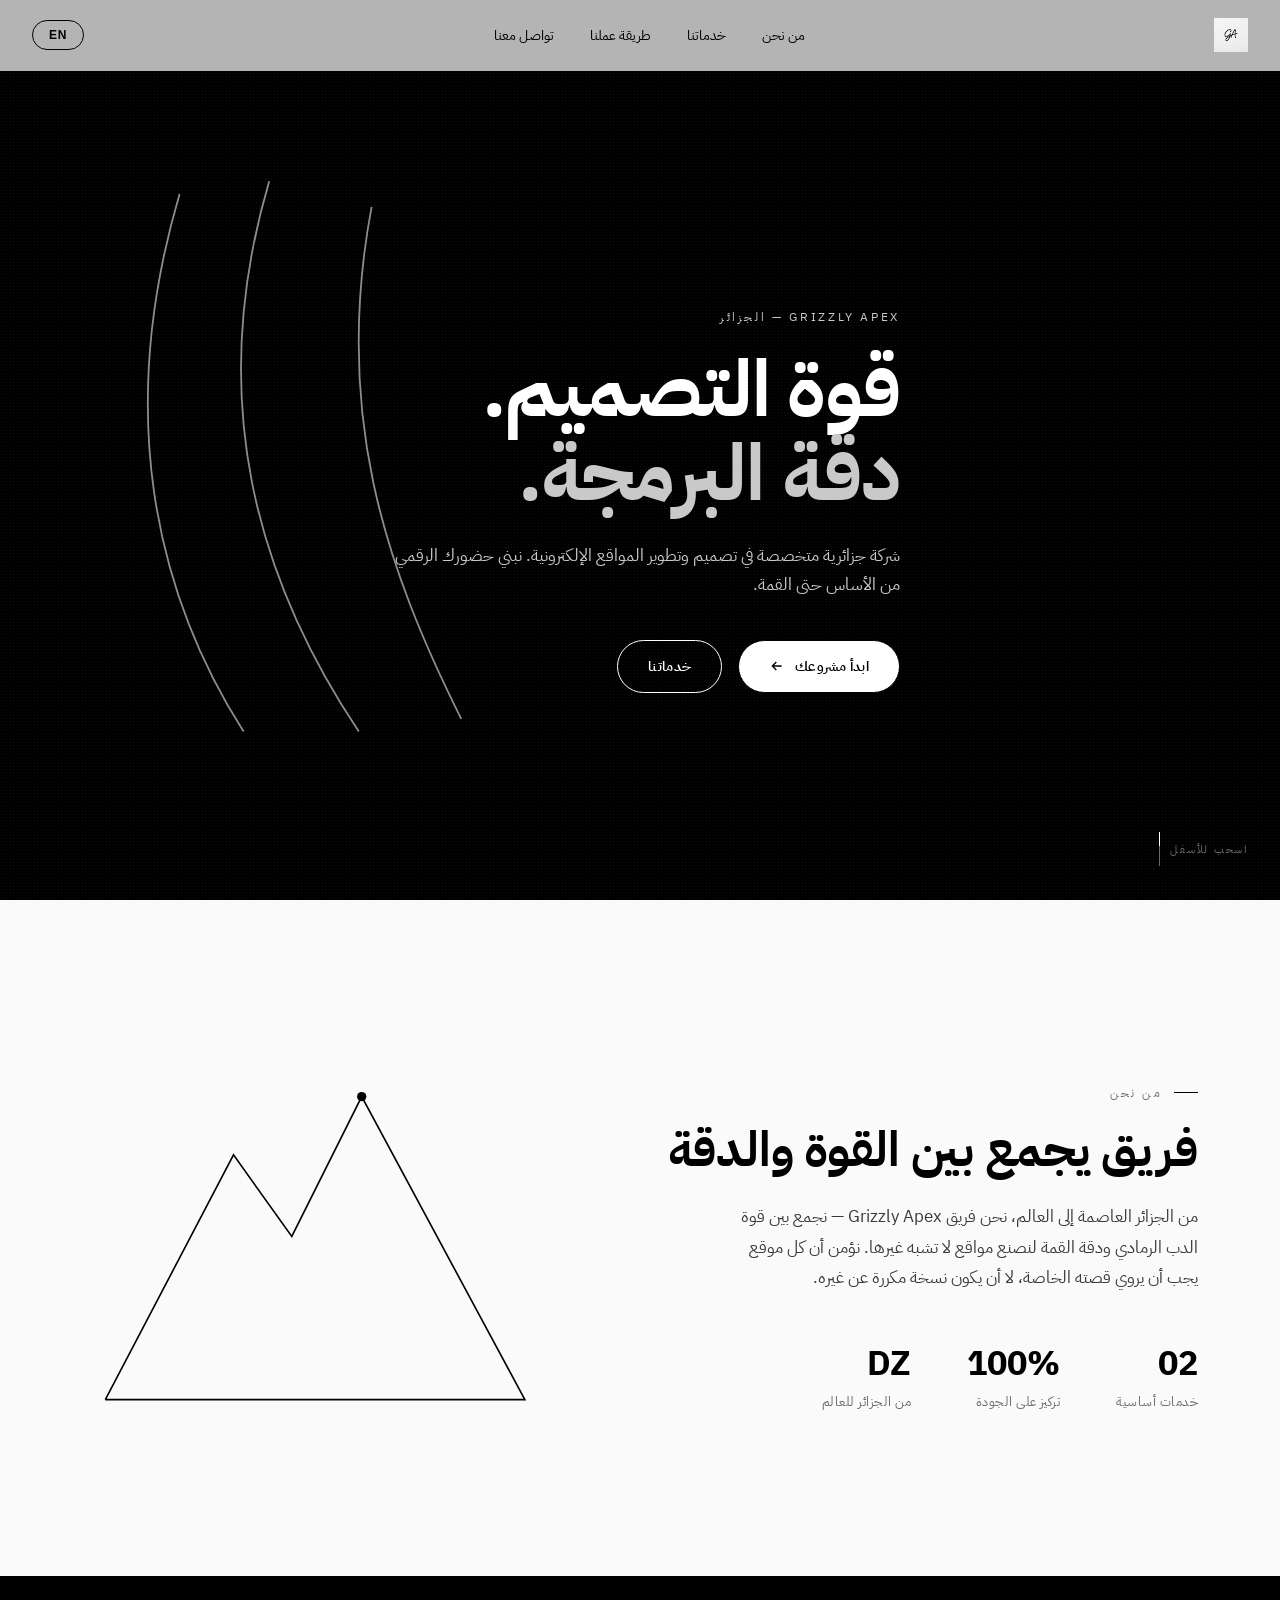
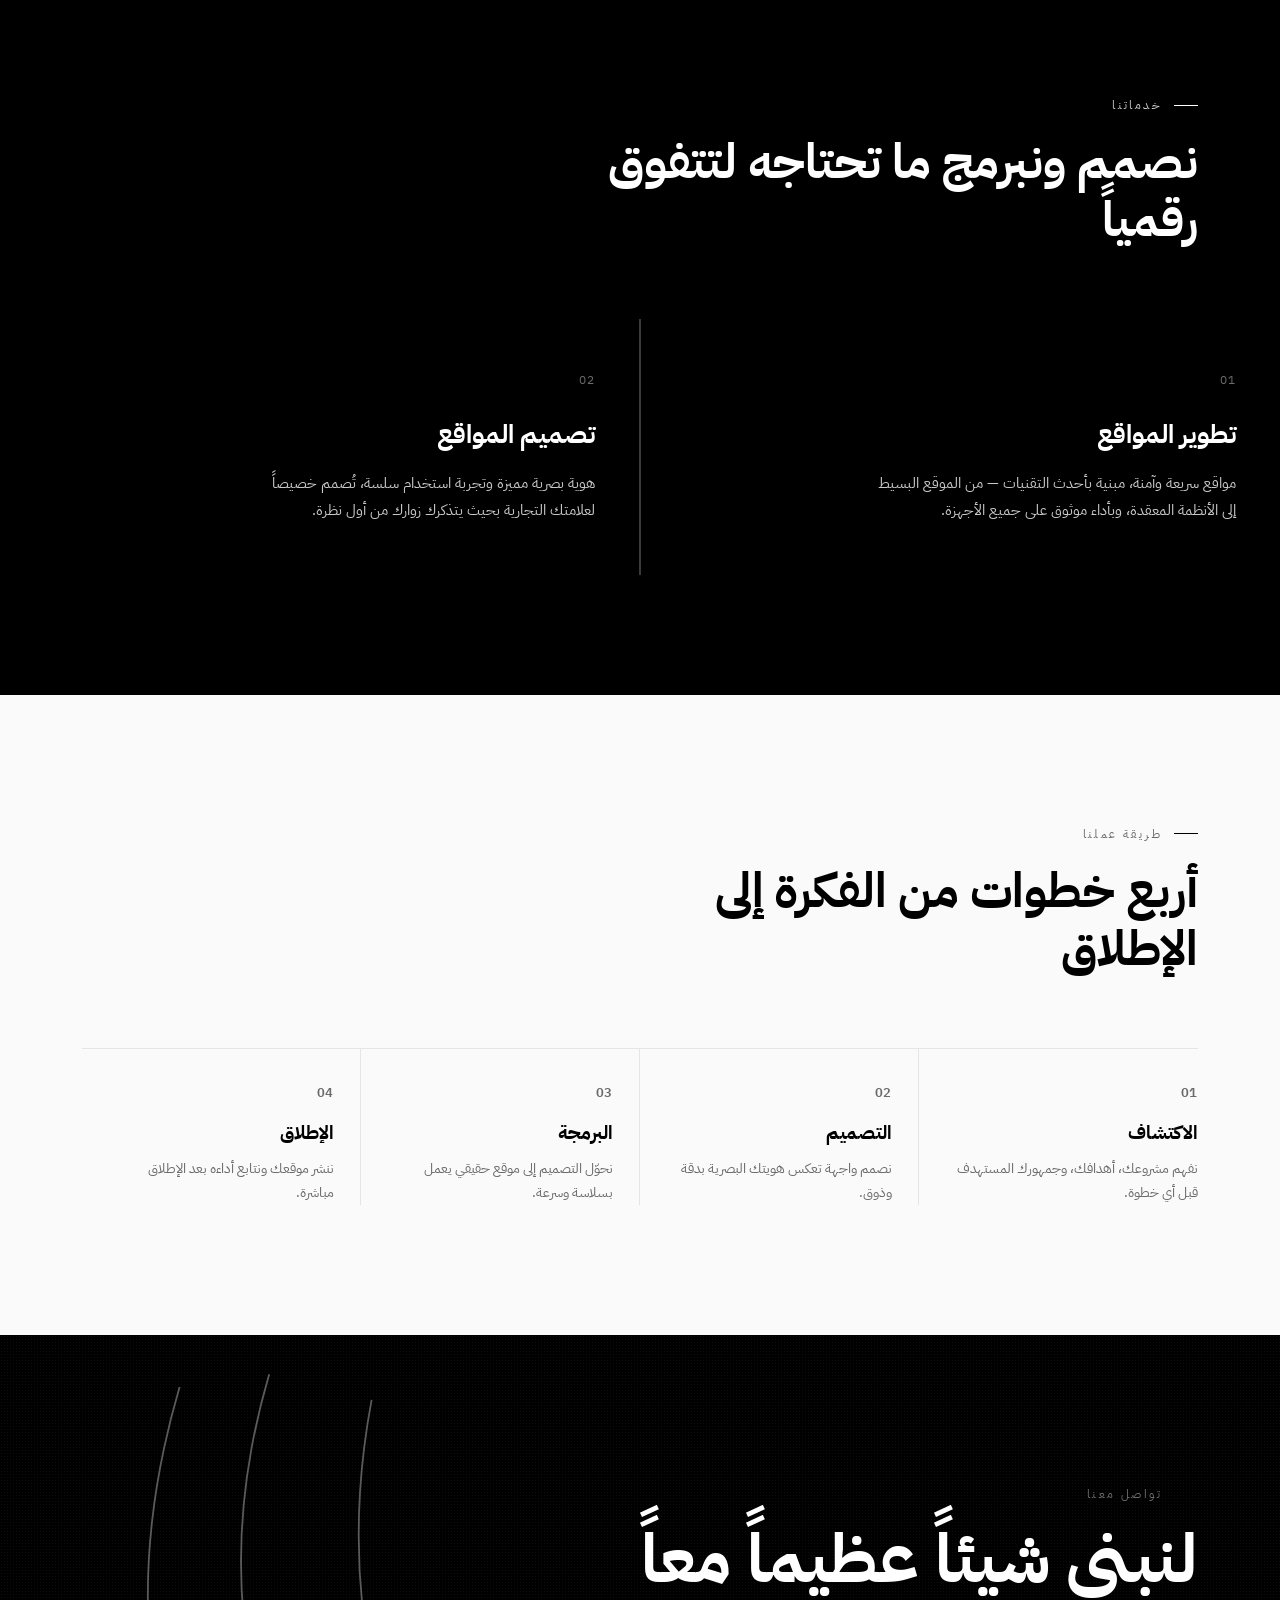
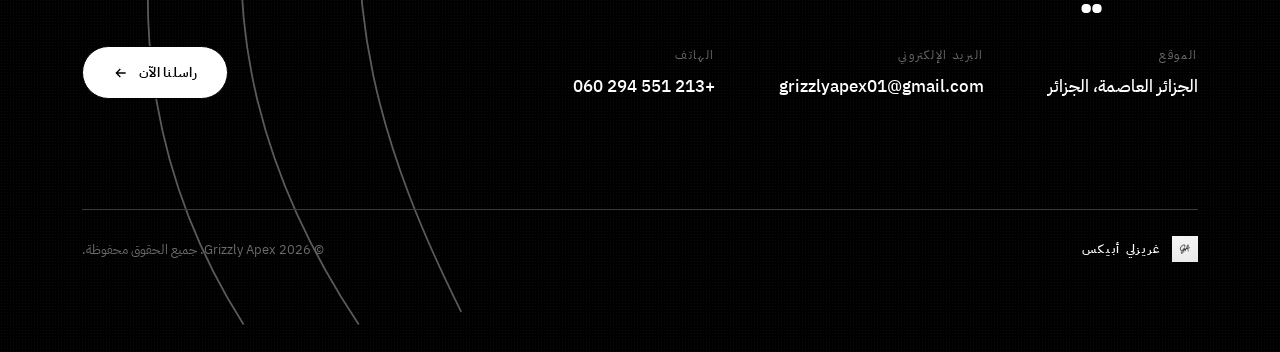
==== index.html @ e56310ce "Add files via upload" ====
<!DOCTYPE html>
<html lang="ar" dir="rtl">
<head>
<meta charset="UTF-8">
<meta name="viewport" content="width=device-width, initial-scale=1.0">
<title>Grizzly Apex — تطوير وتصميم المواقع</title>
<link rel="preconnect" href="https://fonts.googleapis.com">
<link rel="preconnect" href="https://fonts.gstatic.com" crossorigin>
<link href="https://fonts.googleapis.com/css2?family=Fraunces:opsz,wght@9..144,400;9..144,500;9..144,600;9..144,700&family=Inter:wght@400;500;600;700&family=IBM+Plex+Sans+Arabic:wght@400;500;600;700&display=swap" rel="stylesheet">
<style>
  :root{
    --black:#000000;
    --white:#ffffff;
    --off-white:#fafafa;
    --gray-900:#111111;
    --gray-700:#3a3a3a;
    --gray-600:#6b6b6b;
    --gray-300:#c9c9c9;
    --gray-200:#e5e5e5;
    --ease:cubic-bezier(.16,.8,.24,1);
  }
  *{box-sizing:border-box;margin:0;padding:0;}
  html{scroll-behavior:smooth;}
  body{
    background:var(--off-white);
    color:var(--black);
    font-family:'IBM Plex Sans Arabic','Inter',sans-serif;
    overflow-x:hidden;
    -webkit-font-smoothing:antialiased;
  }
  html[dir="ltr"] body{ font-family:'Inter','IBM Plex Sans Arabic',sans-serif; }
  .disp{ font-family:'IBM Plex Sans Arabic','Fraunces',serif; font-weight:700; }
  html[dir="ltr"] .disp{ font-family:'Fraunces','IBM Plex Sans Arabic',serif; }

  a{color:inherit;text-decoration:none;}
  img{max-width:100%;display:block;}
  section{position:relative;}
  .wrap{max-width:1180px;margin:0 auto;padding:0 32px;}

  /* ===== NAV ===== */
  header{
    position:fixed;top:0;left:0;right:0;z-index:100;
    display:flex;align-items:center;justify-content:space-between;
    padding:18px 32px;
    background:rgba(250,250,250,.72);
    backdrop-filter:blur(10px);
    border-bottom:1px solid transparent;
    transition:border-color .3s var(--ease), background .3s var(--ease);
  }
  header.scrolled{border-color:var(--gray-200);}
  .logo-mark{display:flex;align-items:center;gap:10px;}
  .logo-mark img{height:34px;width:auto;}
  .logo-word{font-size:14px;letter-spacing:.14em;font-weight:600;text-transform:uppercase;}
  nav.links{display:flex;gap:36px;font-size:14px;}
  nav.links a{position:relative;padding:4px 0;}
  nav.links a::after{
    content:"";position:absolute;bottom:0;left:0;right:0;height:1px;
    background:var(--black);transform:scaleX(0);transform-origin:right;
    transition:transform .35s var(--ease);
  }
  html[dir="ltr"] nav.links a::after{transform-origin:left;}
  nav.links a:hover::after{transform:scaleX(1);}
  .nav-right{display:flex;align-items:center;gap:22px;}
  .lang-btn{
    border:1px solid var(--black);border-radius:999px;
    padding:7px 16px;font-size:12px;letter-spacing:.06em;
    cursor:pointer;background:transparent;font-weight:600;
    transition:background .25s var(--ease), color .25s var(--ease);
  }
  .lang-btn:hover{background:var(--black);color:var(--white);}
  .burger{display:none;flex-direction:column;gap:5px;cursor:pointer;background:none;border:none;}
  .burger span{width:22px;height:1.5px;background:var(--black);}

  /* ===== HERO ===== */
  .hero{
    min-height:100vh;background:var(--black);color:var(--white);
    display:flex;flex-direction:column;justify-content:center;
    padding-top:100px;position:relative;overflow:hidden;
  }
  .grain{
    position:absolute;inset:0;opacity:.05;pointer-events:none;
    background-image:radial-gradient(circle,#fff 1px,transparent 1px);
    background-size:3px 3px;
  }
  .claw-hero{
    position:absolute;top:50%;right:-6%;transform:translateY(-50%);
    width:640px;height:640px;opacity:.55;pointer-events:none;
  }
  html[dir="rtl"] .claw-hero{right:auto;left:-8%;transform:translateY(-50%) scaleX(-1);}
  .claw-hero path{
    fill:none;stroke:var(--white);stroke-width:1.4;
    stroke-dasharray:900;stroke-dashoffset:900;
    animation:drawClaw 2.6s var(--ease) forwards;
  }
  .claw-hero path:nth-child(2){animation-delay:.18s;}
  .claw-hero path:nth-child(3){animation-delay:.36s;}
  @keyframes drawClaw{to{stroke-dashoffset:0;}}

  .eyebrow{
    font-size:12px;letter-spacing:.22em;text-transform:uppercase;
    color:var(--gray-300);margin-bottom:22px;
    opacity:0;transform:translateY(10px);
    animation:riseIn .7s var(--ease) forwards;animation-delay:.15s;
  }
  .hero h1{
    font-size:clamp(38px,6.2vw,86px);line-height:1.06;letter-spacing:-.01em;
    max-width:900px;
    opacity:0;transform:translateY(18px);
    animation:riseIn .8s var(--ease) forwards;animation-delay:.3s;
  }
  .hero h1 em{font-style:normal;color:var(--gray-300);}
  .hero p.sub{
    margin-top:26px;max-width:520px;font-size:17px;line-height:1.7;color:var(--gray-300);
    opacity:0;transform:translateY(14px);
    animation:riseIn .8s var(--ease) forwards;animation-delay:.5s;
  }
  .hero-cta{
    margin-top:40px;display:flex;gap:16px;flex-wrap:wrap;
    opacity:0;transform:translateY(14px);
    animation:riseIn .8s var(--ease) forwards;animation-delay:.68s;
  }
  @keyframes riseIn{to{opacity:1;transform:translateY(0);}}

  .btn{
    display:inline-flex;align-items:center;gap:10px;
    padding:15px 30px;border-radius:999px;font-size:14px;font-weight:600;
    letter-spacing:.02em;cursor:pointer;border:1px solid currentColor;
    transition:transform .3s var(--ease), background .3s var(--ease), color .3s var(--ease);
  }
  .btn-solid{background:var(--white);color:var(--black);}
  .btn-solid:hover{transform:translateY(-2px);}
  .btn-ghost{background:transparent;color:var(--white);}
  .btn-ghost:hover{background:var(--white);color:var(--black);}
  .btn svg{width:16px;height:16px;transition:transform .3s var(--ease);}
  html[dir="rtl"] .btn svg{transform:scaleX(-1);}
  .btn:hover svg{transform:translateX(3px);}
  html[dir="rtl"] .btn:hover svg{transform:scaleX(-1) translateX(3px);}

  .scroll-cue{
    position:absolute;bottom:34px;left:32px;display:flex;align-items:center;gap:10px;
    font-size:11px;letter-spacing:.16em;text-transform:uppercase;color:var(--gray-600);
  }
  html[dir="rtl"] .scroll-cue{left:auto;right:32px;}
  .scroll-cue .line{width:1px;height:34px;background:var(--gray-600);overflow:hidden;position:relative;}
  .scroll-cue .line::after{
    content:"";position:absolute;top:0;left:0;right:0;height:40%;background:var(--white);
    animation:cue 1.8s ease-in-out infinite;
  }
  @keyframes cue{0%{top:-40%;}100%{top:100%;}}

  /* ===== reveal on scroll ===== */
  .reveal{opacity:0;transform:translateY(28px);transition:opacity .8s var(--ease), transform .8s var(--ease);}
  .reveal.in{opacity:1;transform:translateY(0);}
  .reveal-stagger.in .r-item:nth-child(1){transition-delay:.03s;}
  .reveal-stagger.in .r-item:nth-child(2){transition-delay:.12s;}
  .reveal-stagger.in .r-item:nth-child(3){transition-delay:.21s;}
  .reveal-stagger.in .r-item:nth-child(4){transition-delay:.3s;}
  .r-item{opacity:0;transform:translateY(24px);transition:opacity .7s var(--ease), transform .7s var(--ease);}
  .reveal-stagger.in .r-item{opacity:1;transform:translateY(0);}

  /* ===== ABOUT ===== */
  .about{padding:150px 0 130px;background:var(--off-white);}
  .about-grid{display:grid;grid-template-columns:1.1fr .9fr;gap:80px;align-items:center;}
  .kicker{
    font-size:12px;letter-spacing:.2em;text-transform:uppercase;color:var(--gray-600);
    display:flex;align-items:center;gap:12px;margin-bottom:20px;
  }
  .kicker::before{content:"";width:24px;height:1px;background:var(--black);}
  .about h2{font-size:clamp(30px,4vw,48px);line-height:1.18;margin-bottom:24px;}
  .about p{font-size:16.5px;line-height:1.85;color:var(--gray-700);max-width:480px;}
  .apex-svg{width:100%;height:auto;}
  .apex-svg path{
    fill:none;stroke:var(--black);stroke-width:1.4;
    stroke-dasharray:1400;stroke-dashoffset:1400;
    transition:stroke-dashoffset 1.8s var(--ease);
  }
  .apex-svg.in path{stroke-dashoffset:0;}
  .apex-svg circle{
    fill:var(--black);opacity:0;transition:opacity .5s var(--ease) 1.6s;
  }
  .apex-svg.in circle{opacity:1;}

  .stats-row{display:flex;gap:56px;margin-top:44px;flex-wrap:wrap;}
  .stat b{display:block;font-size:34px;font-weight:700;}
  .stat span{font-size:12.5px;color:var(--gray-600);letter-spacing:.04em;}

  /* ===== SERVICES ===== */
  .services{padding:120px 0;background:var(--black);color:var(--white);}
  .services .kicker{color:var(--gray-300);}
  .services .kicker::before{background:var(--white);}
  .services h2{font-size:clamp(30px,4vw,48px);max-width:640px;line-height:1.2;margin-bottom:70px;}
  .service-grid{display:grid;grid-template-columns:1fr 1fr;gap:2px;background:var(--gray-700);}
  .service-card{
    background:var(--black);padding:52px 44px;position:relative;overflow:hidden;
    transition:background .4s var(--ease);
  }
  .service-card:hover{background:#0a0a0a;}
  .service-num{font-size:12px;color:var(--gray-600);letter-spacing:.1em;margin-bottom:26px;display:block;}
  .service-card h3{font-size:26px;margin-bottom:16px;}
  .service-card p{color:var(--gray-300);font-size:15px;line-height:1.75;max-width:360px;}
  .claw-hover{
    position:absolute;bottom:-40px;inset-inline-end:-40px;width:220px;height:220px;opacity:0;
    transition:opacity .5s var(--ease), transform .5s var(--ease);
    transform:scale(.85) rotate(0deg);
  }
  .service-card:hover .claw-hover{opacity:.9;transform:scale(1) rotate(-6deg);}
  .claw-hover path{fill:none;stroke:var(--white);stroke-width:1.3;}

  /* ===== PROCESS ===== */
  .process{padding:130px 0;background:var(--off-white);}
  .process h2{font-size:clamp(30px,4vw,48px);margin-bottom:70px;max-width:600px;line-height:1.2;}
  .steps{display:grid;grid-template-columns:repeat(4,1fr);gap:0;border-top:1px solid var(--gray-200);}
  .step{padding:34px 26px 0;border-inline-start:1px solid var(--gray-200);position:relative;}
  .step:first-child{border-inline-start:none;padding-inline-start:0;}
  .step-num{font-size:13px;color:var(--gray-600);font-weight:600;letter-spacing:.05em;}
  .step h4{font-size:19px;margin:16px 0 10px;}
  .step p{font-size:14px;color:var(--gray-600);line-height:1.7;}

  /* ===== CONTACT ===== */
  .contact{padding:150px 0 90px;background:var(--black);color:var(--white);position:relative;overflow:hidden;}
  .contact .claw-hero{opacity:.35;}
  .contact-inner{position:relative;z-index:2;}
  .contact h2{font-size:clamp(34px,5.6vw,68px);line-height:1.08;max-width:760px;margin-bottom:50px;}
  .contact-grid{display:flex;justify-content:space-between;gap:40px;flex-wrap:wrap;align-items:flex-end;}
  .contact-info{display:flex;gap:64px;flex-wrap:wrap;}
  .info-block span{display:block;font-size:12px;letter-spacing:.14em;text-transform:uppercase;color:var(--gray-600);margin-bottom:10px;}
  .info-block a, .info-block p{font-size:17px;font-weight:500;}
  .info-block a{border-bottom:1px solid transparent;transition:border-color .3s var(--ease);}
  .info-block a:hover{border-color:var(--white);}

  footer{
    margin-top:110px;padding-top:26px;border-top:1px solid var(--gray-700);
    display:flex;justify-content:space-between;align-items:center;flex-wrap:wrap;gap:14px;
  }
  footer p{font-size:12.5px;color:var(--gray-600);}
  footer .logo-word{font-size:12px;}


  @media (max-width:860px){
    nav.links{display:none;}
    .burger{display:flex;}
    .about-grid{grid-template-columns:1fr;gap:50px;}
    .service-grid{grid-template-columns:1fr;}
    .steps{grid-template-columns:1fr;}
    .step{border-inline-start:none;border-top:1px solid var(--gray-200);padding-top:28px;}
    .step:first-child{border-top:none;padding-top:0;}
    .contact-info{gap:36px;}
    .claw-hero{opacity:.25;width:420px;height:420px;}
  }
  @media (prefers-reduced-motion: reduce){
    *{animation-duration:.01ms !important;transition-duration:.01ms !important;}
  }
</style>
</head>
<body>

<div class="grain" style="position:fixed;z-index:0;"></div>

<header id="header">
  <a href="#top" class="logo-mark">
    <img src="assets/logo-black-transparent.png" alt="Grizzly Apex" id="navLogo">
  </a>
  <nav class="links">
    <a href="#about" data-ar="من نحن" data-en="About">من نحن</a>
    <a href="#services" data-ar="خدماتنا" data-en="Services">خدماتنا</a>
    <a href="#process" data-ar="طريقة عملنا" data-en="Process">طريقة عملنا</a>
    <a href="#contact" data-ar="تواصل معنا" data-en="Contact">تواصل معنا</a>
  </nav>
  <div class="nav-right">
    <button class="lang-btn" id="langBtn">EN</button>
    <button class="burger" id="burgerBtn"><span></span><span></span><span></span></button>
  </div>
</header>

<div id="top"></div>

<section class="hero">
  <div class="grain"></div>
  <svg class="claw-hero" viewBox="0 0 500 500">
    <path d="M60 460 C120 340 160 220 130 60"/>
    <path d="M140 470 C220 350 260 210 210 40"/>
    <path d="M230 470 C300 360 330 220 280 50"/>
  </svg>
  <div class="wrap">
    <div class="eyebrow" data-ar="GRIZZLY APEX — الجزائر" data-en="GRIZZLY APEX — ALGERIA">GRIZZLY APEX — الجزائر</div>
    <h1 class="disp">
      <span data-ar="قوة التصميم." data-en="The strength of design.">قوة التصميم.</span><br>
      <em data-ar="دقة البرمجة." data-en="The precision of code.">دقة البرمجة.</em>
    </h1>
    <p class="sub" data-ar="شركة جزائرية متخصصة في تصميم وتطوير المواقع الإلكترونية. نبني حضورك الرقمي من الأساس حتى القمة." data-en="An Algerian studio for web design & development. We build your digital presence from the ground up to the summit.">
      شركة جزائرية متخصصة في تصميم وتطوير المواقع الإلكترونية. نبني حضورك الرقمي من الأساس حتى القمة.
    </p>
    <div class="hero-cta">
      <a href="#contact" class="btn btn-solid">
        <span data-ar="ابدأ مشروعك" data-en="Start your project">ابدأ مشروعك</span>
        <svg viewBox="0 0 24 24" fill="none" stroke="currentColor" stroke-width="2"><path d="M5 12h14M13 6l6 6-6 6"/></svg>
      </a>
      <a href="#services" class="btn btn-ghost">
        <span data-ar="خدماتنا" data-en="Our services">خدماتنا</span>
      </a>
    </div>
  </div>
  <div class="scroll-cue">
    <span data-ar="اسحب للأسفل" data-en="Scroll">اسحب للأسفل</span>
    <div class="line"></div>
  </div>
</section>

<section class="about" id="about">
  <div class="wrap about-grid">
    <div class="reveal">
      <div class="kicker" data-ar="من نحن" data-en="About us">من نحن</div>
      <h2 class="disp" data-ar="فريق يجمع بين القوة والدقة" data-en="A team built on strength and precision">فريق يجمع بين القوة والدقة</h2>
      <p data-ar="من الجزائر العاصمة إلى العالم، نحن فريق Grizzly Apex — نجمع بين قوة الدب الرمادي ودقة القمة لنصنع مواقع لا تشبه غيرها. نؤمن أن كل موقع يجب أن يروي قصته الخاصة، لا أن يكون نسخة مكررة عن غيره." data-en="From Algiers to the world, Grizzly Apex combines the strength of the grizzly with the precision of the apex. We believe every website should tell its own story — never a copy of another.">
        من الجزائر العاصمة إلى العالم، نحن فريق Grizzly Apex — نجمع بين قوة الدب الرمادي ودقة القمة لنصنع مواقع لا تشبه غيرها. نؤمن أن كل موقع يجب أن يروي قصته الخاصة، لا أن يكون نسخة مكررة عن غيره.
      </p>
      <div class="stats-row">
        <div class="stat">
          <b>02</b>
          <span data-ar="خدمات أساسية" data-en="core services">خدمات أساسية</span>
        </div>
        <div class="stat">
          <b>100%</b>
          <span data-ar="تركيز على الجودة" data-en="focus on quality">تركيز على الجودة</span>
        </div>
        <div class="stat">
          <b>DZ</b>
          <span data-ar="من الجزائر للعالم" data-en="from Algeria, worldwide">من الجزائر للعالم</span>
        </div>
      </div>
    </div>
    <svg class="apex-svg reveal" viewBox="0 0 400 340">
      <path d="M20 300 L130 90 L180 160 L240 40 L380 300 Z"/>
      <circle cx="240" cy="40" r="4"/>
    </svg>
  </div>
</section>

<section class="services" id="services">
  <div class="wrap">
    <div class="kicker reveal" data-ar="خدماتنا" data-en="Services">خدماتنا</div>
    <h2 class="disp reveal" data-ar="نصمم ونبرمج ما تحتاجه لتتفوق رقمياً" data-en="We design and build what you need to stand out online">نصمم ونبرمج ما تحتاجه لتتفوق رقمياً</h2>
  </div>
  <div class="service-grid reveal-stagger reveal">
    <div class="service-card r-item">
      <span class="service-num">01</span>
      <h3 class="disp" data-ar="تطوير المواقع" data-en="Web Development">تطوير المواقع</h3>
      <p data-ar="مواقع سريعة وآمنة، مبنية بأحدث التقنيات — من الموقع البسيط إلى الأنظمة المعقدة، وبأداء موثوق على جميع الأجهزة." data-en="Fast, secure websites built with modern technology — from simple sites to complex systems, reliable on every device.">
        مواقع سريعة وآمنة، مبنية بأحدث التقنيات — من الموقع البسيط إلى الأنظمة المعقدة، وبأداء موثوق على جميع الأجهزة.
      </p>
      <svg class="claw-hover" viewBox="0 0 220 220">
        <path d="M10 210 C60 150 80 90 60 10"/>
        <path d="M70 215 C130 155 150 90 120 5"/>
        <path d="M130 215 C180 160 195 95 165 15"/>
      </svg>
    </div>
    <div class="service-card r-item">
      <span class="service-num">02</span>
      <h3 class="disp" data-ar="تصميم المواقع" data-en="Web Design">تصميم المواقع</h3>
      <p data-ar="هوية بصرية مميزة وتجربة استخدام سلسة، تُصمم خصيصاً لعلامتك التجارية بحيث يتذكرك زوارك من أول نظرة." data-en="A distinctive visual identity and smooth user experience, designed specifically for your brand so visitors remember you.">
        هوية بصرية مميزة وتجربة استخدام سلسة، تُصمم خصيصاً لعلامتك التجارية بحيث يتذكرك زوارك من أول نظرة.
      </p>
      <svg class="claw-hover" viewBox="0 0 220 220">
        <path d="M10 210 C60 150 80 90 60 10"/>
        <path d="M70 215 C130 155 150 90 120 5"/>
        <path d="M130 215 C180 160 195 95 165 15"/>
      </svg>
    </div>
  </div>
</section>

<section class="process" id="process">
  <div class="wrap">
    <div class="kicker reveal" data-ar="طريقة عملنا" data-en="Our process">طريقة عملنا</div>
    <h2 class="disp reveal" data-ar="أربع خطوات من الفكرة إلى الإطلاق" data-en="Four steps, from idea to launch">أربع خطوات من الفكرة إلى الإطلاق</h2>
    <div class="steps reveal-stagger reveal">
      <div class="step r-item">
        <div class="step-num">01</div>
        <h4 data-ar="الاكتشاف" data-en="Discover">الاكتشاف</h4>
        <p data-ar="نفهم مشروعك، أهدافك، وجمهورك المستهدف قبل أي خطوة." data-en="We understand your project, goals, and audience before anything else.">نفهم مشروعك، أهدافك، وجمهورك المستهدف قبل أي خطوة.</p>
      </div>
      <div class="step r-item">
        <div class="step-num">02</div>
        <h4 data-ar="التصميم" data-en="Design">التصميم</h4>
        <p data-ar="نصمم واجهة تعكس هويتك البصرية بدقة وذوق." data-en="We design an interface that reflects your visual identity with care.">نصمم واجهة تعكس هويتك البصرية بدقة وذوق.</p>
      </div>
      <div class="step r-item">
        <div class="step-num">03</div>
        <h4 data-ar="البرمجة" data-en="Build">البرمجة</h4>
        <p data-ar="نحوّل التصميم إلى موقع حقيقي يعمل بسلاسة وسرعة." data-en="We turn the design into a real website that runs fast and smooth.">نحوّل التصميم إلى موقع حقيقي يعمل بسلاسة وسرعة.</p>
      </div>
      <div class="step r-item">
        <div class="step-num">04</div>
        <h4 data-ar="الإطلاق" data-en="Launch">الإطلاق</h4>
        <p data-ar="ننشر موقعك ونتابع أداءه بعد الإطلاق مباشرة." data-en="We launch your site and support its performance afterward.">ننشر موقعك ونتابع أداءه بعد الإطلاق مباشرة.</p>
      </div>
    </div>
  </div>
</section>

<section class="contact" id="contact">
  <div class="grain"></div>
  <svg class="claw-hero" viewBox="0 0 500 500">
    <path d="M60 460 C120 340 160 220 130 60"/>
    <path d="M140 470 C220 350 260 210 210 40"/>
    <path d="M230 470 C300 360 330 220 280 50"/>
  </svg>
  <div class="wrap contact-inner">
    <div class="kicker reveal" data-ar="تواصل معنا" data-en="Contact">تواصل معنا</div>
    <h2 class="disp reveal" data-ar="لنبني شيئاً عظيماً معاً" data-en="Let's build something great together">لنبني شيئاً عظيماً معاً</h2>
    <div class="contact-grid reveal">
      <div class="contact-info">
        <div class="info-block">
          <span data-ar="الموقع" data-en="Location">الموقع</span>
          <p data-ar="الجزائر العاصمة، الجزائر" data-en="Algiers, Algeria">الجزائر العاصمة، الجزائر</p>
        </div>
        <div class="info-block">
          <span data-ar="البريد الإلكتروني" data-en="Email">البريد الإلكتروني</span>
          <a href="mailto:grizzlyapex01@gmail.com">grizzlyapex01@gmail.com</a>
        </div>
        <div class="info-block">
          <span data-ar="الهاتف" data-en="Phone">الهاتف</span>
          <a href="tel:+213551294060">+213 551 294 060</a>
        </div>
      </div>
      <a href="mailto:grizzlyapex01@gmail.com" class="btn btn-solid">
        <span data-ar="راسلنا الآن" data-en="Email us now">راسلنا الآن</span>
        <svg viewBox="0 0 24 24" fill="none" stroke="currentColor" stroke-width="2"><path d="M5 12h14M13 6l6 6-6 6"/></svg>
      </a>
    </div>
    <footer>
      <div class="logo-mark">
        <img src="assets/logo-white-transparent.png" alt="Grizzly Apex" style="height:26px;">
        <span class="logo-word" data-ar="غريزلي أبيكس" data-en="Grizzly Apex">غريزلي أبيكس</span>
      </div>
      <p data-ar="© 2026 Grizzly Apex. جميع الحقوق محفوظة." data-en="© 2026 Grizzly Apex. All rights reserved.">© 2026 Grizzly Apex. جميع الحقوق محفوظة.</p>
    </footer>
  </div>
</section>

<script>
  // header scroll state
  const header = document.getElementById('header');
  window.addEventListener('scroll', () => {
    header.classList.toggle('scrolled', window.scrollY > 10);
  });

  // scroll reveal
  const revealEls = document.querySelectorAll('.reveal');
  const io = new IntersectionObserver((entries)=>{
    entries.forEach(en=>{
      if(en.isIntersecting){ en.target.classList.add('in'); io.unobserve(en.target); }
    });
  }, {threshold:.18});
  revealEls.forEach(el=>io.observe(el));

  // language toggle — swaps text content of every [data-ar][data-en] element
  const i18nEls = document.querySelectorAll('[data-ar][data-en]');
  const langBtn = document.getElementById('langBtn');
  function setLang(lang){
    const html = document.documentElement;
    html.setAttribute('dir', lang === 'en' ? 'ltr' : 'rtl');
    html.setAttribute('lang', lang);
    langBtn.textContent = lang === 'en' ? 'AR' : 'EN';
    i18nEls.forEach(el=>{ el.textContent = lang === 'en' ? el.dataset.en : el.dataset.ar; });
  }
  langBtn.addEventListener('click', ()=>{
    const isEn = document.documentElement.getAttribute('dir') === 'ltr';
    setLang(isEn ? 'ar' : 'en');
  });

  // mobile burger -> simple toggle of nav links as a stacked panel
  const burger = document.getElementById('burgerBtn');
  const navLinks = document.querySelector('nav.links');
  burger.addEventListener('click', ()=>{
    const open = navLinks.style.display === 'flex';
    navLinks.style.display = open ? 'none' : 'flex';
    navLinks.style.position = 'fixed';
    navLinks.style.top = '68px';
    navLinks.style.insetInlineEnd = '24px';
    navLinks.style.insetInlineStart = '24px';
    navLinks.style.flexDirection = 'column';
    navLinks.style.background = '#fff';
    navLinks.style.padding = '20px 24px';
    navLinks.style.borderRadius = '14px';
    navLinks.style.boxShadow = '0 10px 40px rgba(0,0,0,.12)';
    navLinks.style.gap = '18px';
  });
  navLinks.querySelectorAll('a').forEach(a=>a.addEventListener('click',()=>{
    if(window.innerWidth<=860) navLinks.style.display='none';
  }));

  // apex svg draw trigger (separate from generic reveal for delayed stroke)
  document.querySelectorAll('.apex-svg').forEach(svg=>{
    const io2 = new IntersectionObserver((entries)=>{
      entries.forEach(en=>{ if(en.isIntersecting){ en.target.classList.add('in'); io2.unobserve(en.target);} });
    }, {threshold:.3});
    io2.observe(svg);
  });
</script>
</body>
</html>
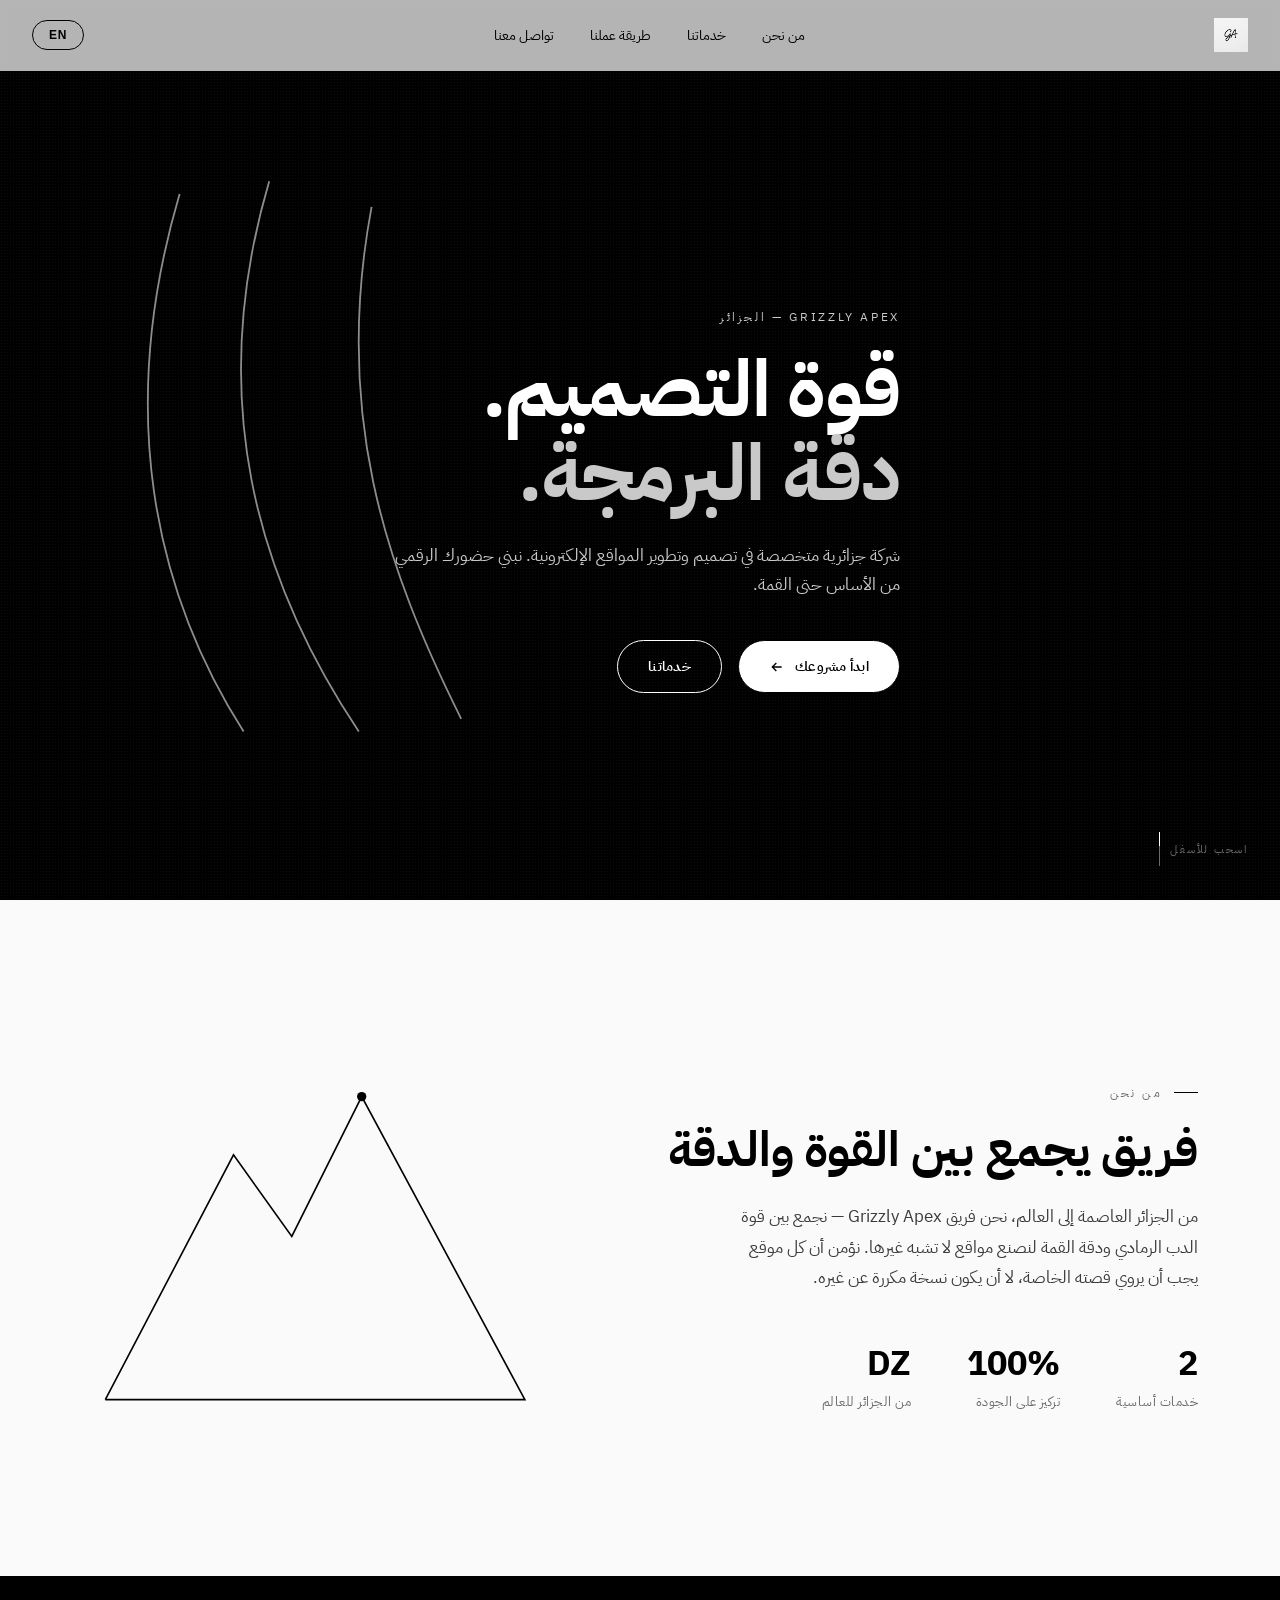
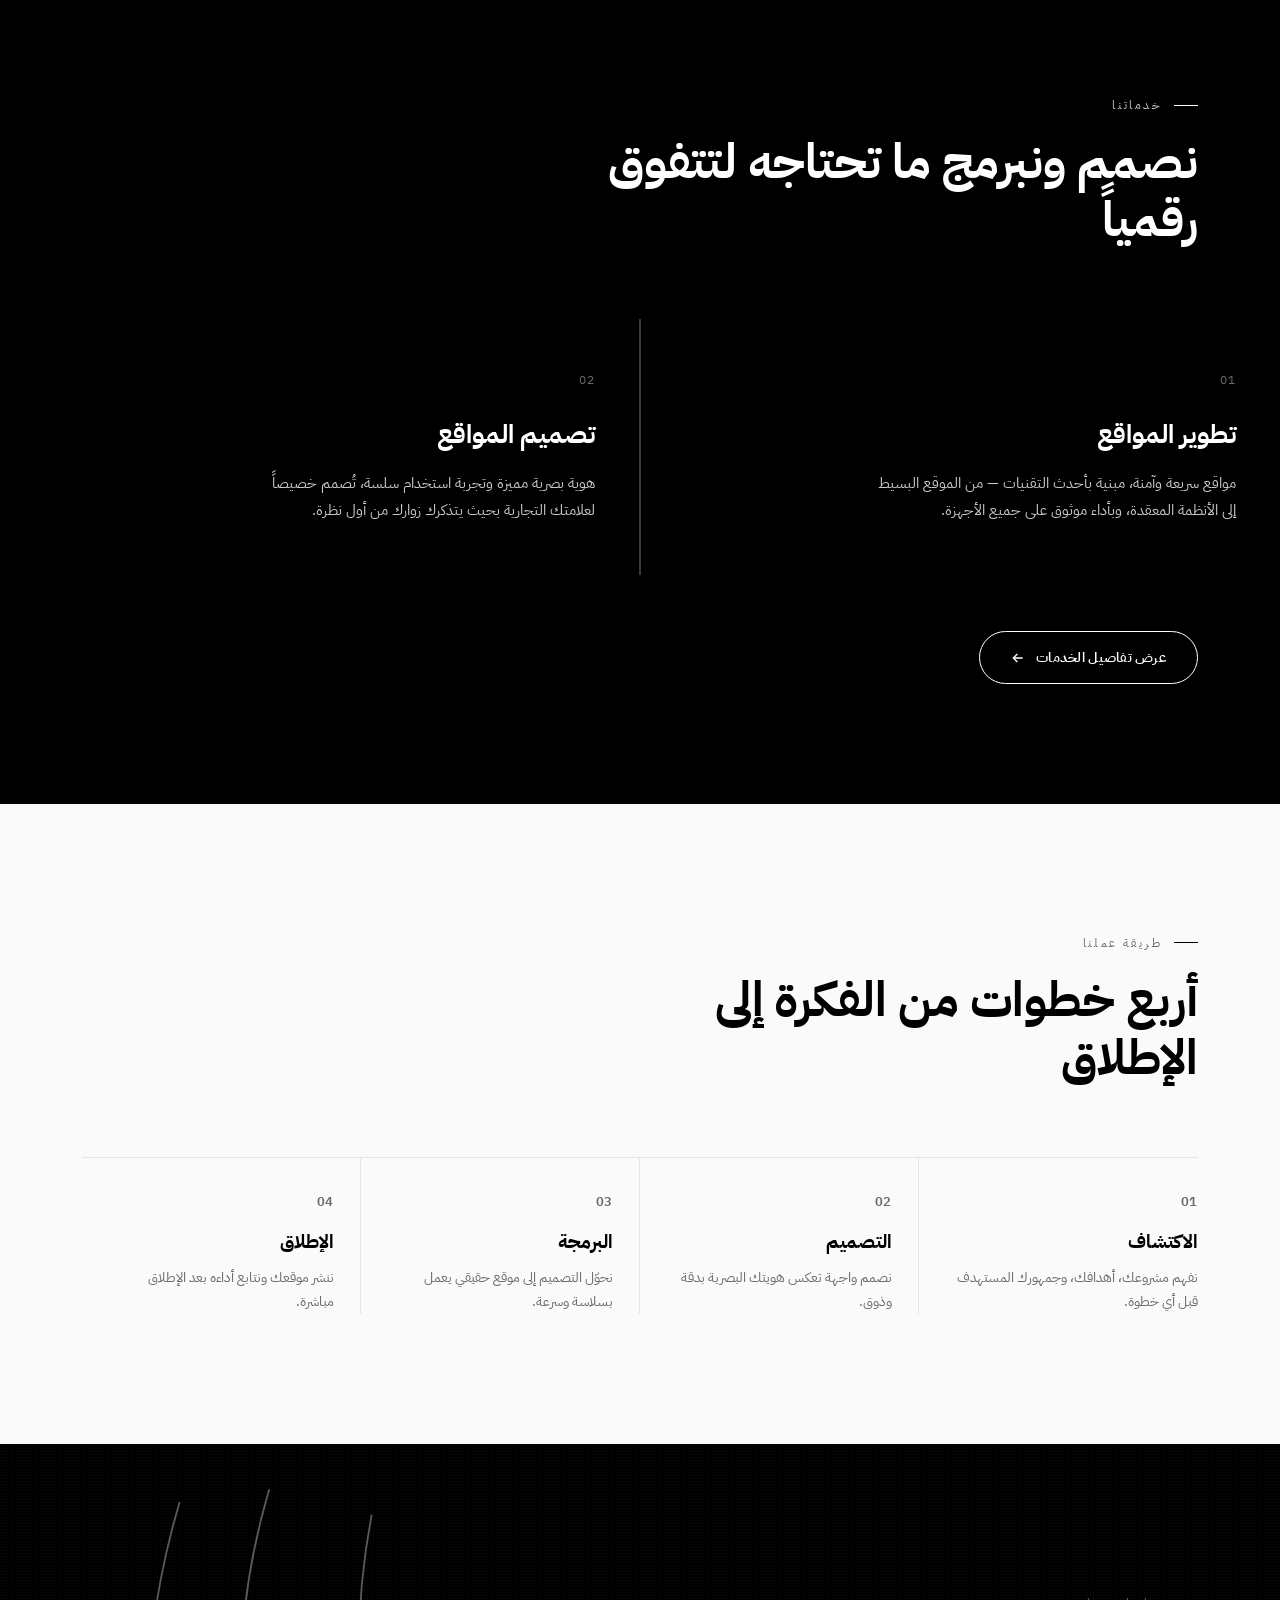
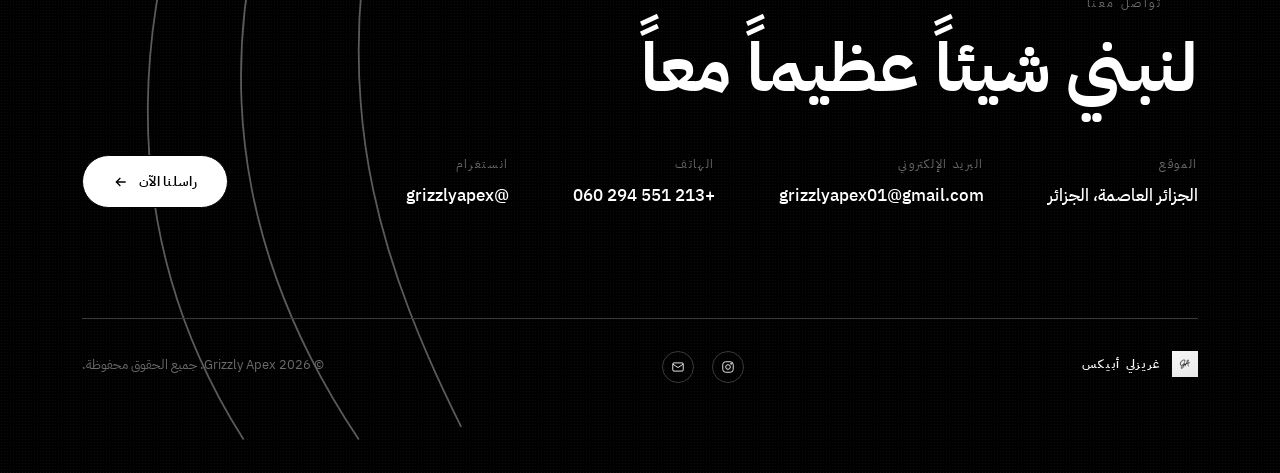
==== commit b67e8a99: "Update index.html" ====
--- a/index.html
+++ b/index.html
@@ -7,496 +7,212 @@
 <link rel="preconnect" href="https://fonts.googleapis.com">
 <link rel="preconnect" href="https://fonts.gstatic.com" crossorigin>
 <link href="https://fonts.googleapis.com/css2?family=Fraunces:opsz,wght@9..144,400;9..144,500;9..144,600;9..144,700&family=Inter:wght@400;500;600;700&family=IBM+Plex+Sans+Arabic:wght@400;500;600;700&display=swap" rel="stylesheet">
-<style>
-  :root{
-    --black:#000000;
-    --white:#ffffff;
-    --off-white:#fafafa;
-    --gray-900:#111111;
-    --gray-700:#3a3a3a;
-    --gray-600:#6b6b6b;
-    --gray-300:#c9c9c9;
-    --gray-200:#e5e5e5;
-    --ease:cubic-bezier(.16,.8,.24,1);
-  }
-  *{box-sizing:border-box;margin:0;padding:0;}
-  html{scroll-behavior:smooth;}
-  body{
-    background:var(--off-white);
-    color:var(--black);
-    font-family:'IBM Plex Sans Arabic','Inter',sans-serif;
-    overflow-x:hidden;
-    -webkit-font-smoothing:antialiased;
-  }
-  html[dir="ltr"] body{ font-family:'Inter','IBM Plex Sans Arabic',sans-serif; }
-  .disp{ font-family:'IBM Plex Sans Arabic','Fraunces',serif; font-weight:700; }
-  html[dir="ltr"] .disp{ font-family:'Fraunces','IBM Plex Sans Arabic',serif; }
-
-  a{color:inherit;text-decoration:none;}
-  img{max-width:100%;display:block;}
-  section{position:relative;}
-  .wrap{max-width:1180px;margin:0 auto;padding:0 32px;}
-
-  /* ===== NAV ===== */
-  header{
-    position:fixed;top:0;left:0;right:0;z-index:100;
-    display:flex;align-items:center;justify-content:space-between;
-    padding:18px 32px;
-    background:rgba(250,250,250,.72);
-    backdrop-filter:blur(10px);
-    border-bottom:1px solid transparent;
-    transition:border-color .3s var(--ease), background .3s var(--ease);
-  }
-  header.scrolled{border-color:var(--gray-200);}
-  .logo-mark{display:flex;align-items:center;gap:10px;}
-  .logo-mark img{height:34px;width:auto;}
-  .logo-word{font-size:14px;letter-spacing:.14em;font-weight:600;text-transform:uppercase;}
-  nav.links{display:flex;gap:36px;font-size:14px;}
-  nav.links a{position:relative;padding:4px 0;}
-  nav.links a::after{
-    content:"";position:absolute;bottom:0;left:0;right:0;height:1px;
-    background:var(--black);transform:scaleX(0);transform-origin:right;
-    transition:transform .35s var(--ease);
-  }
-  html[dir="ltr"] nav.links a::after{transform-origin:left;}
-  nav.links a:hover::after{transform:scaleX(1);}
-  .nav-right{display:flex;align-items:center;gap:22px;}
-  .lang-btn{
-    border:1px solid var(--black);border-radius:999px;
-    padding:7px 16px;font-size:12px;letter-spacing:.06em;
-    cursor:pointer;background:transparent;font-weight:600;
-    transition:background .25s var(--ease), color .25s var(--ease);
-  }
-  .lang-btn:hover{background:var(--black);color:var(--white);}
-  .burger{display:none;flex-direction:column;gap:5px;cursor:pointer;background:none;border:none;}
-  .burger span{width:22px;height:1.5px;background:var(--black);}
-
-  /* ===== HERO ===== */
-  .hero{
-    min-height:100vh;background:var(--black);color:var(--white);
-    display:flex;flex-direction:column;justify-content:center;
-    padding-top:100px;position:relative;overflow:hidden;
-  }
-  .grain{
-    position:absolute;inset:0;opacity:.05;pointer-events:none;
-    background-image:radial-gradient(circle,#fff 1px,transparent 1px);
-    background-size:3px 3px;
-  }
-  .claw-hero{
-    position:absolute;top:50%;right:-6%;transform:translateY(-50%);
-    width:640px;height:640px;opacity:.55;pointer-events:none;
-  }
-  html[dir="rtl"] .claw-hero{right:auto;left:-8%;transform:translateY(-50%) scaleX(-1);}
-  .claw-hero path{
-    fill:none;stroke:var(--white);stroke-width:1.4;
-    stroke-dasharray:900;stroke-dashoffset:900;
-    animation:drawClaw 2.6s var(--ease) forwards;
-  }
-  .claw-hero path:nth-child(2){animation-delay:.18s;}
-  .claw-hero path:nth-child(3){animation-delay:.36s;}
-  @keyframes drawClaw{to{stroke-dashoffset:0;}}
-
-  .eyebrow{
-    font-size:12px;letter-spacing:.22em;text-transform:uppercase;
-    color:var(--gray-300);margin-bottom:22px;
-    opacity:0;transform:translateY(10px);
-    animation:riseIn .7s var(--ease) forwards;animation-delay:.15s;
-  }
-  .hero h1{
-    font-size:clamp(38px,6.2vw,86px);line-height:1.06;letter-spacing:-.01em;
-    max-width:900px;
-    opacity:0;transform:translateY(18px);
-    animation:riseIn .8s var(--ease) forwards;animation-delay:.3s;
-  }
-  .hero h1 em{font-style:normal;color:var(--gray-300);}
-  .hero p.sub{
-    margin-top:26px;max-width:520px;font-size:17px;line-height:1.7;color:var(--gray-300);
-    opacity:0;transform:translateY(14px);
-    animation:riseIn .8s var(--ease) forwards;animation-delay:.5s;
-  }
-  .hero-cta{
-    margin-top:40px;display:flex;gap:16px;flex-wrap:wrap;
-    opacity:0;transform:translateY(14px);
-    animation:riseIn .8s var(--ease) forwards;animation-delay:.68s;
-  }
-  @keyframes riseIn{to{opacity:1;transform:translateY(0);}}
-
-  .btn{
-    display:inline-flex;align-items:center;gap:10px;
-    padding:15px 30px;border-radius:999px;font-size:14px;font-weight:600;
-    letter-spacing:.02em;cursor:pointer;border:1px solid currentColor;
-    transition:transform .3s var(--ease), background .3s var(--ease), color .3s var(--ease);
-  }
-  .btn-solid{background:var(--white);color:var(--black);}
-  .btn-solid:hover{transform:translateY(-2px);}
-  .btn-ghost{background:transparent;color:var(--white);}
-  .btn-ghost:hover{background:var(--white);color:var(--black);}
-  .btn svg{width:16px;height:16px;transition:transform .3s var(--ease);}
-  html[dir="rtl"] .btn svg{transform:scaleX(-1);}
-  .btn:hover svg{transform:translateX(3px);}
-  html[dir="rtl"] .btn:hover svg{transform:scaleX(-1) translateX(3px);}
-
-  .scroll-cue{
-    position:absolute;bottom:34px;left:32px;display:flex;align-items:center;gap:10px;
-    font-size:11px;letter-spacing:.16em;text-transform:uppercase;color:var(--gray-600);
-  }
-  html[dir="rtl"] .scroll-cue{left:auto;right:32px;}
-  .scroll-cue .line{width:1px;height:34px;background:var(--gray-600);overflow:hidden;position:relative;}
-  .scroll-cue .line::after{
-    content:"";position:absolute;top:0;left:0;right:0;height:40%;background:var(--white);
-    animation:cue 1.8s ease-in-out infinite;
-  }
-  @keyframes cue{0%{top:-40%;}100%{top:100%;}}
-
-  /* ===== reveal on scroll ===== */
-  .reveal{opacity:0;transform:translateY(28px);transition:opacity .8s var(--ease), transform .8s var(--ease);}
-  .reveal.in{opacity:1;transform:translateY(0);}
-  .reveal-stagger.in .r-item:nth-child(1){transition-delay:.03s;}
-  .reveal-stagger.in .r-item:nth-child(2){transition-delay:.12s;}
-  .reveal-stagger.in .r-item:nth-child(3){transition-delay:.21s;}
-  .reveal-stagger.in .r-item:nth-child(4){transition-delay:.3s;}
-  .r-item{opacity:0;transform:translateY(24px);transition:opacity .7s var(--ease), transform .7s var(--ease);}
-  .reveal-stagger.in .r-item{opacity:1;transform:translateY(0);}
-
-  /* ===== ABOUT ===== */
-  .about{padding:150px 0 130px;background:var(--off-white);}
-  .about-grid{display:grid;grid-template-columns:1.1fr .9fr;gap:80px;align-items:center;}
-  .kicker{
-    font-size:12px;letter-spacing:.2em;text-transform:uppercase;color:var(--gray-600);
-    display:flex;align-items:center;gap:12px;margin-bottom:20px;
-  }
-  .kicker::before{content:"";width:24px;height:1px;background:var(--black);}
-  .about h2{font-size:clamp(30px,4vw,48px);line-height:1.18;margin-bottom:24px;}
-  .about p{font-size:16.5px;line-height:1.85;color:var(--gray-700);max-width:480px;}
-  .apex-svg{width:100%;height:auto;}
-  .apex-svg path{
-    fill:none;stroke:var(--black);stroke-width:1.4;
-    stroke-dasharray:1400;stroke-dashoffset:1400;
-    transition:stroke-dashoffset 1.8s var(--ease);
-  }
-  .apex-svg.in path{stroke-dashoffset:0;}
-  .apex-svg circle{
-    fill:var(--black);opacity:0;transition:opacity .5s var(--ease) 1.6s;
-  }
-  .apex-svg.in circle{opacity:1;}
-
-  .stats-row{display:flex;gap:56px;margin-top:44px;flex-wrap:wrap;}
-  .stat b{display:block;font-size:34px;font-weight:700;}
-  .stat span{font-size:12.5px;color:var(--gray-600);letter-spacing:.04em;}
-
-  /* ===== SERVICES ===== */
-  .services{padding:120px 0;background:var(--black);color:var(--white);}
-  .services .kicker{color:var(--gray-300);}
-  .services .kicker::before{background:var(--white);}
-  .services h2{font-size:clamp(30px,4vw,48px);max-width:640px;line-height:1.2;margin-bottom:70px;}
-  .service-grid{display:grid;grid-template-columns:1fr 1fr;gap:2px;background:var(--gray-700);}
-  .service-card{
-    background:var(--black);padding:52px 44px;position:relative;overflow:hidden;
-    transition:background .4s var(--ease);
-  }
-  .service-card:hover{background:#0a0a0a;}
-  .service-num{font-size:12px;color:var(--gray-600);letter-spacing:.1em;margin-bottom:26px;display:block;}
-  .service-card h3{font-size:26px;margin-bottom:16px;}
-  .service-card p{color:var(--gray-300);font-size:15px;line-height:1.75;max-width:360px;}
-  .claw-hover{
-    position:absolute;bottom:-40px;inset-inline-end:-40px;width:220px;height:220px;opacity:0;
-    transition:opacity .5s var(--ease), transform .5s var(--ease);
-    transform:scale(.85) rotate(0deg);
-  }
-  .service-card:hover .claw-hover{opacity:.9;transform:scale(1) rotate(-6deg);}
-  .claw-hover path{fill:none;stroke:var(--white);stroke-width:1.3;}
-
-  /* ===== PROCESS ===== */
-  .process{padding:130px 0;background:var(--off-white);}
-  .process h2{font-size:clamp(30px,4vw,48px);margin-bottom:70px;max-width:600px;line-height:1.2;}
-  .steps{display:grid;grid-template-columns:repeat(4,1fr);gap:0;border-top:1px solid var(--gray-200);}
-  .step{padding:34px 26px 0;border-inline-start:1px solid var(--gray-200);position:relative;}
-  .step:first-child{border-inline-start:none;padding-inline-start:0;}
-  .step-num{font-size:13px;color:var(--gray-600);font-weight:600;letter-spacing:.05em;}
-  .step h4{font-size:19px;margin:16px 0 10px;}
-  .step p{font-size:14px;color:var(--gray-600);line-height:1.7;}
-
-  /* ===== CONTACT ===== */
-  .contact{padding:150px 0 90px;background:var(--black);color:var(--white);position:relative;overflow:hidden;}
-  .contact .claw-hero{opacity:.35;}
-  .contact-inner{position:relative;z-index:2;}
-  .contact h2{font-size:clamp(34px,5.6vw,68px);line-height:1.08;max-width:760px;margin-bottom:50px;}
-  .contact-grid{display:flex;justify-content:space-between;gap:40px;flex-wrap:wrap;align-items:flex-end;}
-  .contact-info{display:flex;gap:64px;flex-wrap:wrap;}
-  .info-block span{display:block;font-size:12px;letter-spacing:.14em;text-transform:uppercase;color:var(--gray-600);margin-bottom:10px;}
-  .info-block a, .info-block p{font-size:17px;font-weight:500;}
-  .info-block a{border-bottom:1px solid transparent;transition:border-color .3s var(--ease);}
-  .info-block a:hover{border-color:var(--white);}
-
-  footer{
-    margin-top:110px;padding-top:26px;border-top:1px solid var(--gray-700);
-    display:flex;justify-content:space-between;align-items:center;flex-wrap:wrap;gap:14px;
-  }
-  footer p{font-size:12.5px;color:var(--gray-600);}
-  footer .logo-word{font-size:12px;}
-
-
-  @media (max-width:860px){
-    nav.links{display:none;}
-    .burger{display:flex;}
-    .about-grid{grid-template-columns:1fr;gap:50px;}
-    .service-grid{grid-template-columns:1fr;}
-    .steps{grid-template-columns:1fr;}
-    .step{border-inline-start:none;border-top:1px solid var(--gray-200);padding-top:28px;}
-    .step:first-child{border-top:none;padding-top:0;}
-    .contact-info{gap:36px;}
-    .claw-hero{opacity:.25;width:420px;height:420px;}
-  }
-  @media (prefers-reduced-motion: reduce){
-    *{animation-duration:.01ms !important;transition-duration:.01ms !important;}
-  }
-</style>
+<link rel="stylesheet" href="./assets/css/style.css">
 </head>
 <body>
 
 <div class="grain" style="position:fixed;z-index:0;"></div>
 
 <header id="header">
-  <a href="#top" class="logo-mark">
-    <img src="assets/logo-black-transparent.png" alt="Grizzly Apex" id="navLogo">
-  </a>
-  <nav class="links">
-    <a href="#about" data-ar="من نحن" data-en="About">من نحن</a>
-    <a href="#services" data-ar="خدماتنا" data-en="Services">خدماتنا</a>
-    <a href="#process" data-ar="طريقة عملنا" data-en="Process">طريقة عملنا</a>
-    <a href="#contact" data-ar="تواصل معنا" data-en="Contact">تواصل معنا</a>
-  </nav>
-  <div class="nav-right">
-    <button class="lang-btn" id="langBtn">EN</button>
-    <button class="burger" id="burgerBtn"><span></span><span></span><span></span></button>
-  </div>
+<a href="#top" class="logo-mark">
+<img src="./assets/logo-black-transparent.png" alt="Grizzly Apex" id="navLogo">
+</a>
+<nav class="links">
+<a href="#about" data-ar="من نحن" data-en="About">من نحن</a>
+<a href="services.html" data-ar="خدماتنا" data-en="Services">خدماتنا</a>
+<a href="#process" data-ar="طريقة عملنا" data-en="Process">طريقة عملنا</a>
+<a href="#contact" data-ar="تواصل معنا" data-en="Contact">تواصل معنا</a>
+</nav>
+<div class="nav-right">
+<button class="lang-btn" id="langBtn">EN</button>
+<button class="burger" id="burgerBtn"><span></span><span></span><span></span></button>
+</div>
 </header>
 
 <div id="top"></div>
 
 <section class="hero">
-  <div class="grain"></div>
-  <svg class="claw-hero" viewBox="0 0 500 500">
-    <path d="M60 460 C120 340 160 220 130 60"/>
-    <path d="M140 470 C220 350 260 210 210 40"/>
-    <path d="M230 470 C300 360 330 220 280 50"/>
-  </svg>
-  <div class="wrap">
-    <div class="eyebrow" data-ar="GRIZZLY APEX — الجزائر" data-en="GRIZZLY APEX — ALGERIA">GRIZZLY APEX — الجزائر</div>
-    <h1 class="disp">
-      <span data-ar="قوة التصميم." data-en="The strength of design.">قوة التصميم.</span><br>
-      <em data-ar="دقة البرمجة." data-en="The precision of code.">دقة البرمجة.</em>
-    </h1>
-    <p class="sub" data-ar="شركة جزائرية متخصصة في تصميم وتطوير المواقع الإلكترونية. نبني حضورك الرقمي من الأساس حتى القمة." data-en="An Algerian studio for web design & development. We build your digital presence from the ground up to the summit.">
-      شركة جزائرية متخصصة في تصميم وتطوير المواقع الإلكترونية. نبني حضورك الرقمي من الأساس حتى القمة.
-    </p>
-    <div class="hero-cta">
-      <a href="#contact" class="btn btn-solid">
-        <span data-ar="ابدأ مشروعك" data-en="Start your project">ابدأ مشروعك</span>
-        <svg viewBox="0 0 24 24" fill="none" stroke="currentColor" stroke-width="2"><path d="M5 12h14M13 6l6 6-6 6"/></svg>
-      </a>
-      <a href="#services" class="btn btn-ghost">
-        <span data-ar="خدماتنا" data-en="Our services">خدماتنا</span>
-      </a>
-    </div>
-  </div>
-  <div class="scroll-cue">
-    <span data-ar="اسحب للأسفل" data-en="Scroll">اسحب للأسفل</span>
-    <div class="line"></div>
-  </div>
+<div class="grain"></div>
+<svg class="claw-hero" viewBox="0 0 500 500">
+<path d="M60 460 C120 340 160 220 130 60"/>
+<path d="M140 470 C220 350 260 210 210 40"/>
+<path d="M230 470 C300 360 330 220 280 50"/>
+</svg>
+<div class="wrap">
+<div class="eyebrow" data-ar="GRIZZLY APEX — الجزائر" data-en="GRIZZLY APEX — ALGERIA">GRIZZLY APEX — الجزائر</div>
+<h1 class="disp">
+<span data-ar="قوة التصميم." data-en="The strength of design.">قوة التصميم.</span><br>
+<em data-ar="دقة البرمجة." data-en="The precision of code.">دقة البرمجة.</em>
+</h1>
+<p class="sub" data-ar="شركة جزائرية متخصصة في تصميم وتطوير المواقع الإلكترونية. نبني حضورك الرقمي من الأساس حتى القمة." data-en="An Algerian studio for web design & development. We build your digital presence from the ground up to the summit.">
+شركة جزائرية متخصصة في تصميم وتطوير المواقع الإلكترونية. نبني حضورك الرقمي من الأساس حتى القمة.
+</p>
+<div class="hero-cta">
+<a href="#contact" class="btn btn-solid">
+<span data-ar="ابدأ مشروعك" data-en="Start your project">ابدأ مشروعك</span>
+<svg viewBox="0 0 24 24" fill="none" stroke="currentColor" stroke-width="2"><path d="M5 12h14M13 6l6 6-6 6"/></svg>
+</a>
+<a href="services.html" class="btn btn-ghost">
+<span data-ar="خدماتنا" data-en="Our services">خدماتنا</span>
+</a>
+</div>
+</div>
+<div class="scroll-cue">
+<span data-ar="اسحب للأسفل" data-en="Scroll">اسحب للأسفل</span>
+<div class="line"></div>
+</div>
 </section>
 
 <section class="about" id="about">
-  <div class="wrap about-grid">
-    <div class="reveal">
-      <div class="kicker" data-ar="من نحن" data-en="About us">من نحن</div>
-      <h2 class="disp" data-ar="فريق يجمع بين القوة والدقة" data-en="A team built on strength and precision">فريق يجمع بين القوة والدقة</h2>
-      <p data-ar="من الجزائر العاصمة إلى العالم، نحن فريق Grizzly Apex — نجمع بين قوة الدب الرمادي ودقة القمة لنصنع مواقع لا تشبه غيرها. نؤمن أن كل موقع يجب أن يروي قصته الخاصة، لا أن يكون نسخة مكررة عن غيره." data-en="From Algiers to the world, Grizzly Apex combines the strength of the grizzly with the precision of the apex. We believe every website should tell its own story — never a copy of another.">
-        من الجزائر العاصمة إلى العالم، نحن فريق Grizzly Apex — نجمع بين قوة الدب الرمادي ودقة القمة لنصنع مواقع لا تشبه غيرها. نؤمن أن كل موقع يجب أن يروي قصته الخاصة، لا أن يكون نسخة مكررة عن غيره.
-      </p>
-      <div class="stats-row">
-        <div class="stat">
-          <b>02</b>
-          <span data-ar="خدمات أساسية" data-en="core services">خدمات أساسية</span>
-        </div>
-        <div class="stat">
-          <b>100%</b>
-          <span data-ar="تركيز على الجودة" data-en="focus on quality">تركيز على الجودة</span>
-        </div>
-        <div class="stat">
-          <b>DZ</b>
-          <span data-ar="من الجزائر للعالم" data-en="from Algeria, worldwide">من الجزائر للعالم</span>
-        </div>
-      </div>
-    </div>
-    <svg class="apex-svg reveal" viewBox="0 0 400 340">
-      <path d="M20 300 L130 90 L180 160 L240 40 L380 300 Z"/>
-      <circle cx="240" cy="40" r="4"/>
-    </svg>
-  </div>
+<div class="wrap about-grid">
+<div class="reveal">
+<div class="kicker" data-ar="من نحن" data-en="About us">من نحن</div>
+<h2 class="disp" data-ar="فريق يجمع بين القوة والدقة" data-en="A team built on strength and precision">فريق يجمع بين القوة والدقة</h2>
+<p data-ar="من الجزائر العاصمة إلى العالم، نحن فريق Grizzly Apex — نجمع بين قوة الدب الرمادي ودقة القمة لنصنع مواقع لا تشبه غيرها. نؤمن أن كل موقع يجب أن يروي قصته الخاصة، لا أن يكون نسخة مكررة عن غيره." data-en="From Algiers to the world, Grizzly Apex combines the strength of the grizzly with the precision of the apex. We believe every website should tell its own story — never a copy of another.">
+من الجزائر العاصمة إلى العالم، نحن فريق Grizzly Apex — نجمع بين قوة الدب الرمادي ودقة القمة لنصنع مواقع لا تشبه غيرها. نؤمن أن كل موقع يجب أن يروي قصته الخاصة، لا أن يكون نسخة مكررة عن غيره.
+</p>
+<div class="stats-row">
+<div class="stat">
+<b data-count="2" data-suffix="">02</b>
+<span data-ar="خدمات أساسية" data-en="core services">خدمات أساسية</span>
+</div>
+<div class="stat">
+<b data-count="100" data-suffix="%">100%</b>
+<span data-ar="تركيز على الجودة" data-en="focus on quality">تركيز على الجودة</span>
+</div>
+<div class="stat">
+<b>DZ</b>
+<span data-ar="من الجزائر للعالم" data-en="from Algeria, worldwide">من الجزائر للعالم</span>
+</div>
+</div>
+</div>
+<svg class="apex-svg reveal" viewBox="0 0 400 340">
+<path d="M20 300 L130 90 L180 160 L240 40 L380 300 Z"/>
+<circle cx="240" cy="40" r="4"/>
+</svg>
+</div>
 </section>
 
 <section class="services" id="services">
-  <div class="wrap">
-    <div class="kicker reveal" data-ar="خدماتنا" data-en="Services">خدماتنا</div>
-    <h2 class="disp reveal" data-ar="نصمم ونبرمج ما تحتاجه لتتفوق رقمياً" data-en="We design and build what you need to stand out online">نصمم ونبرمج ما تحتاجه لتتفوق رقمياً</h2>
-  </div>
-  <div class="service-grid reveal-stagger reveal">
-    <div class="service-card r-item">
-      <span class="service-num">01</span>
-      <h3 class="disp" data-ar="تطوير المواقع" data-en="Web Development">تطوير المواقع</h3>
-      <p data-ar="مواقع سريعة وآمنة، مبنية بأحدث التقنيات — من الموقع البسيط إلى الأنظمة المعقدة، وبأداء موثوق على جميع الأجهزة." data-en="Fast, secure websites built with modern technology — from simple sites to complex systems, reliable on every device.">
-        مواقع سريعة وآمنة، مبنية بأحدث التقنيات — من الموقع البسيط إلى الأنظمة المعقدة، وبأداء موثوق على جميع الأجهزة.
-      </p>
-      <svg class="claw-hover" viewBox="0 0 220 220">
-        <path d="M10 210 C60 150 80 90 60 10"/>
-        <path d="M70 215 C130 155 150 90 120 5"/>
-        <path d="M130 215 C180 160 195 95 165 15"/>
-      </svg>
-    </div>
-    <div class="service-card r-item">
-      <span class="service-num">02</span>
-      <h3 class="disp" data-ar="تصميم المواقع" data-en="Web Design">تصميم المواقع</h3>
-      <p data-ar="هوية بصرية مميزة وتجربة استخدام سلسة، تُصمم خصيصاً لعلامتك التجارية بحيث يتذكرك زوارك من أول نظرة." data-en="A distinctive visual identity and smooth user experience, designed specifically for your brand so visitors remember you.">
-        هوية بصرية مميزة وتجربة استخدام سلسة، تُصمم خصيصاً لعلامتك التجارية بحيث يتذكرك زوارك من أول نظرة.
-      </p>
-      <svg class="claw-hover" viewBox="0 0 220 220">
-        <path d="M10 210 C60 150 80 90 60 10"/>
-        <path d="M70 215 C130 155 150 90 120 5"/>
-        <path d="M130 215 C180 160 195 95 165 15"/>
-      </svg>
-    </div>
-  </div>
+<div class="wrap">
+<div class="kicker reveal" data-ar="خدماتنا" data-en="Services">خدماتنا</div>
+<h2 class="disp reveal" data-ar="نصمم ونبرمج ما تحتاجه لتتفوق رقمياً" data-en="We design and build what you need to stand out online">نصمم ونبرمج ما تحتاجه لتتفوق رقمياً</h2>
+</div>
+<div class="service-grid reveal-stagger reveal">
+<div class="service-card r-item">
+<span class="service-num">01</span>
+<h3 class="disp" data-ar="تطوير المواقع" data-en="Web Development">تطوير المواقع</h3>
+<p data-ar="مواقع سريعة وآمنة، مبنية بأحدث التقنيات — من الموقع البسيط إلى الأنظمة المعقدة، وبأداء موثوق على جميع الأجهزة." data-en="Fast, secure websites built with modern technology — from simple sites to complex systems, reliable on every device.">
+مواقع سريعة وآمنة، مبنية بأحدث التقنيات — من الموقع البسيط إلى الأنظمة المعقدة، وبأداء موثوق على جميع الأجهزة.
+</p>
+<svg class="claw-hover" viewBox="0 0 220 220">
+<path d="M10 210 C60 150 80 90 60 10"/>
+<path d="M70 215 C130 155 150 90 120 5"/>
+<path d="M130 215 C180 160 195 95 165 15"/>
+</svg>
+</div>
+<div class="service-card r-item">
+<span class="service-num">02</span>
+<h3 class="disp" data-ar="تصميم المواقع" data-en="Web Design">تصميم المواقع</h3>
+<p data-ar="هوية بصرية مميزة وتجربة استخدام سلسة، تُصمم خصيصاً لعلامتك التجارية بحيث يتذكرك زوارك من أول نظرة." data-en="A distinctive visual identity and smooth user experience, designed specifically for your brand so visitors remember you.">
+هوية بصرية مميزة وتجربة استخدام سلسة، تُصمم خصيصاً لعلامتك التجارية بحيث يتذكرك زوارك من أول نظرة.
+</p>
+<svg class="claw-hover" viewBox="0 0 220 220">
+<path d="M10 210 C60 150 80 90 60 10"/>
+<path d="M70 215 C130 155 150 90 120 5"/>
+<path d="M130 215 C180 160 195 95 165 15"/>
+</svg>
+</div>
+</div>
+<div class="wrap" style="margin-top:56px;">
+<a href="services.html" class="btn btn-ghost" style="color:#fff;">
+<span data-ar="عرض تفاصيل الخدمات" data-en="View full service details">عرض تفاصيل الخدمات</span>
+<svg viewBox="0 0 24 24" fill="none" stroke="currentColor" stroke-width="2"><path d="M5 12h14M13 6l6 6-6 6"/></svg>
+</a>
+</div>
 </section>
 
 <section class="process" id="process">
-  <div class="wrap">
-    <div class="kicker reveal" data-ar="طريقة عملنا" data-en="Our process">طريقة عملنا</div>
-    <h2 class="disp reveal" data-ar="أربع خطوات من الفكرة إلى الإطلاق" data-en="Four steps, from idea to launch">أربع خطوات من الفكرة إلى الإطلاق</h2>
-    <div class="steps reveal-stagger reveal">
-      <div class="step r-item">
-        <div class="step-num">01</div>
-        <h4 data-ar="الاكتشاف" data-en="Discover">الاكتشاف</h4>
-        <p data-ar="نفهم مشروعك، أهدافك، وجمهورك المستهدف قبل أي خطوة." data-en="We understand your project, goals, and audience before anything else.">نفهم مشروعك، أهدافك، وجمهورك المستهدف قبل أي خطوة.</p>
-      </div>
-      <div class="step r-item">
-        <div class="step-num">02</div>
-        <h4 data-ar="التصميم" data-en="Design">التصميم</h4>
-        <p data-ar="نصمم واجهة تعكس هويتك البصرية بدقة وذوق." data-en="We design an interface that reflects your visual identity with care.">نصمم واجهة تعكس هويتك البصرية بدقة وذوق.</p>
-      </div>
-      <div class="step r-item">
-        <div class="step-num">03</div>
-        <h4 data-ar="البرمجة" data-en="Build">البرمجة</h4>
-        <p data-ar="نحوّل التصميم إلى موقع حقيقي يعمل بسلاسة وسرعة." data-en="We turn the design into a real website that runs fast and smooth.">نحوّل التصميم إلى موقع حقيقي يعمل بسلاسة وسرعة.</p>
-      </div>
-      <div class="step r-item">
-        <div class="step-num">04</div>
-        <h4 data-ar="الإطلاق" data-en="Launch">الإطلاق</h4>
-        <p data-ar="ننشر موقعك ونتابع أداءه بعد الإطلاق مباشرة." data-en="We launch your site and support its performance afterward.">ننشر موقعك ونتابع أداءه بعد الإطلاق مباشرة.</p>
-      </div>
-    </div>
-  </div>
+<div class="wrap">
+<div class="kicker reveal" data-ar="طريقة عملنا" data-en="Our process">طريقة عملنا</div>
+<h2 class="disp reveal" data-ar="أربع خطوات من الفكرة إلى الإطلاق" data-en="Four steps, from idea to launch">أربع خطوات من الفكرة إلى الإطلاق</h2>
+<div class="steps reveal-stagger reveal">
+<div class="step r-item">
+<div class="step-num">01</div>
+<h4 data-ar="الاكتشاف" data-en="Discover">الاكتشاف</h4>
+<p data-ar="نفهم مشروعك، أهدافك، وجمهورك المستهدف قبل أي خطوة." data-en="We understand your project, goals, and audience before anything else.">نفهم مشروعك، أهدافك، وجمهورك المستهدف قبل أي خطوة.</p>
+</div>
+<div class="step r-item">
+<div class="step-num">02</div>
+<h4 data-ar="التصميم" data-en="Design">التصميم</h4>
+<p data-ar="نصمم واجهة تعكس هويتك البصرية بدقة وذوق." data-en="We design an interface that reflects your visual identity with care.">نصمم واجهة تعكس هويتك البصرية بدقة وذوق.</p>
+</div>
+<div class="step r-item">
+<div class="step-num">03</div>
+<h4 data-ar="البرمجة" data-en="Build">البرمجة</h4>
+<p data-ar="نحوّل التصميم إلى موقع حقيقي يعمل بسلاسة وسرعة." data-en="We turn the design into a real website that runs fast and smooth.">نحوّل التصميم إلى موقع حقيقي يعمل بسلاسة وسرعة.</p>
+</div>
+<div class="step r-item">
+<div class="step-num">04</div>
+<h4 data-ar="الإطلاق" data-en="Launch">الإطلاق</h4>
+<p data-ar="ننشر موقعك ونتابع أداءه بعد الإطلاق مباشرة." data-en="We launch your site and support its performance afterward.">ننشر موقعك ونتابع أداءه بعد الإطلاق مباشرة.</p>
+</div>
+</div>
+</div>
 </section>
 
 <section class="contact" id="contact">
-  <div class="grain"></div>
-  <svg class="claw-hero" viewBox="0 0 500 500">
-    <path d="M60 460 C120 340 160 220 130 60"/>
-    <path d="M140 470 C220 350 260 210 210 40"/>
-    <path d="M230 470 C300 360 330 220 280 50"/>
-  </svg>
-  <div class="wrap contact-inner">
-    <div class="kicker reveal" data-ar="تواصل معنا" data-en="Contact">تواصل معنا</div>
-    <h2 class="disp reveal" data-ar="لنبني شيئاً عظيماً معاً" data-en="Let's build something great together">لنبني شيئاً عظيماً معاً</h2>
-    <div class="contact-grid reveal">
-      <div class="contact-info">
-        <div class="info-block">
-          <span data-ar="الموقع" data-en="Location">الموقع</span>
-          <p data-ar="الجزائر العاصمة، الجزائر" data-en="Algiers, Algeria">الجزائر العاصمة، الجزائر</p>
-        </div>
-        <div class="info-block">
-          <span data-ar="البريد الإلكتروني" data-en="Email">البريد الإلكتروني</span>
-          <a href="mailto:grizzlyapex01@gmail.com">grizzlyapex01@gmail.com</a>
-        </div>
-        <div class="info-block">
-          <span data-ar="الهاتف" data-en="Phone">الهاتف</span>
-          <a href="tel:+213551294060">+213 551 294 060</a>
-        </div>
-      </div>
-      <a href="mailto:grizzlyapex01@gmail.com" class="btn btn-solid">
-        <span data-ar="راسلنا الآن" data-en="Email us now">راسلنا الآن</span>
-        <svg viewBox="0 0 24 24" fill="none" stroke="currentColor" stroke-width="2"><path d="M5 12h14M13 6l6 6-6 6"/></svg>
-      </a>
-    </div>
-    <footer>
-      <div class="logo-mark">
-        <img src="assets/logo-white-transparent.png" alt="Grizzly Apex" style="height:26px;">
-        <span class="logo-word" data-ar="غريزلي أبيكس" data-en="Grizzly Apex">غريزلي أبيكس</span>
-      </div>
-      <p data-ar="© 2026 Grizzly Apex. جميع الحقوق محفوظة." data-en="© 2026 Grizzly Apex. All rights reserved.">© 2026 Grizzly Apex. جميع الحقوق محفوظة.</p>
-    </footer>
-  </div>
-</section>
-
-<script>
-  // header scroll state
-  const header = document.getElementById('header');
-  window.addEventListener('scroll', () => {
-    header.classList.toggle('scrolled', window.scrollY > 10);
-  });
-
-  // scroll reveal
-  const revealEls = document.querySelectorAll('.reveal');
-  const io = new IntersectionObserver((entries)=>{
-    entries.forEach(en=>{
-      if(en.isIntersecting){ en.target.classList.add('in'); io.unobserve(en.target); }
-    });
-  }, {threshold:.18});
-  revealEls.forEach(el=>io.observe(el));
-
-  // language toggle — swaps text content of every [data-ar][data-en] element
-  const i18nEls = document.querySelectorAll('[data-ar][data-en]');
-  const langBtn = document.getElementById('langBtn');
-  function setLang(lang){
-    const html = document.documentElement;
-    html.setAttribute('dir', lang === 'en' ? 'ltr' : 'rtl');
-    html.setAttribute('lang', lang);
-    langBtn.textContent = lang === 'en' ? 'AR' : 'EN';
-    i18nEls.forEach(el=>{ el.textContent = lang === 'en' ? el.dataset.en : el.dataset.ar; });
-  }
-  langBtn.addEventListener('click', ()=>{
-    const isEn = document.documentElement.getAttribute('dir') === 'ltr';
-    setLang(isEn ? 'ar' : 'en');
-  });
-
-  // mobile burger -> simple toggle of nav links as a stacked panel
-  const burger = document.getElementById('burgerBtn');
-  const navLinks = document.querySelector('nav.links');
-  burger.addEventListener('click', ()=>{
-    const open = navLinks.style.display === 'flex';
-    navLinks.style.display = open ? 'none' : 'flex';
-    navLinks.style.position = 'fixed';
-    navLinks.style.top = '68px';
-    navLinks.style.insetInlineEnd = '24px';
-    navLinks.style.insetInlineStart = '24px';
-    navLinks.style.flexDirection = 'column';
-    navLinks.style.background = '#fff';
-    navLinks.style.padding = '20px 24px';
-    navLinks.style.borderRadius = '14px';
-    navLinks.style.boxShadow = '0 10px 40px rgba(0,0,0,.12)';
-    navLinks.style.gap = '18px';
-  });
-  navLinks.querySelectorAll('a').forEach(a=>a.addEventListener('click',()=>{
-    if(window.innerWidth<=860) navLinks.style.display='none';
-  }));
-
-  // apex svg draw trigger (separate from generic reveal for delayed stroke)
-  document.querySelectorAll('.apex-svg').forEach(svg=>{
-    const io2 = new IntersectionObserver((entries)=>{
-      entries.forEach(en=>{ if(en.isIntersecting){ en.target.classList.add('in'); io2.unobserve(en.target);} });
-    }, {threshold:.3});
-    io2.observe(svg);
-  });
-</script>
+<div class="grain"></div>
+<svg class="claw-hero" viewBox="0 0 500 500">
+<path d="M60 460 C120 340 160 220 130 60"/>
+<path d="M140 470 C220 350 260 210 210 40"/>
+<path d="M230 470 C300 360 330 220 280 50"/>
+</svg>
+<div class="wrap contact-inner">
+<div class="kicker reveal" data-ar="تواصل معنا" data-en="Contact">تواصل معنا</div>
+<h2 class="disp reveal" data-ar="لنبني شيئاً عظيماً معاً" data-en="Let's build something great together">لنبني شيئاً عظيماً معاً</h2>
+<div class="contact-grid reveal">
+<div class="contact-info">
+<div class="info-block">
+<span data-ar="الموقع" data-en="Location">الموقع</span>
+<p data-ar="الجزائر العاصمة، الجزائر" data-en="Algiers, Algeria">الجزائر العاصمة، الجزائر</p>
+</div>
+<div class="info-block">
+<span data-ar="البريد الإلكتروني" data-en="Email">البريد الإلكتروني</span>
+<a href="mailto:grizzlyapex01@gmail.com">grizzlyapex01@gmail.com</a>
+</div>
+<div class="info-block">
+<span data-ar="الهاتف" data-en="Phone">الهاتف</span>
+<a href="tel:+213551294060">+213 551 294 060</a>
+</div>
+<div class="info-block">
+<span data-ar="انستغرام" data-en="Instagram">انستغرام</span>
+<a href="https://instagram.com/grizzlyapex" target="_blank" rel="noopener">@grizzlyapex</a>
+</div>
+</div>
+<a href="mailto:grizzlyapex01@gmail.com" class="btn btn-solid">
+<span data-ar="راسلنا الآن" data-en="Email us now">راسلنا الآن</span>
+<svg viewBox="0 0 24 24" fill="none" stroke="currentColor" stroke-width="2"><path d="M5 12h14M13 6l6 6-6 6"/></svg>
+</a>
+</div>
+<footer>
+<div class="logo-mark">
+<img src="./assets/logo-white-transparent.png" alt="Grizzly Apex" style="height:26px;">
+<span class="logo-word" data-ar="غريزلي أبيكس" data-en="Grizzly Apex">غريزلي أبيكس</span>
+</div>
+<div class="social-row">
+<a href="https://instagram.com/grizzlyapex" target="_blank" rel="noopener" aria-label="Instagram">
+<svg viewBox="0 0 24 24"><rect x="3" y="3" width="18" height="18" rx="5"/><circle cx="12" cy="12" r="4"/><circle cx="17.5" cy="6.5" r="1"/></svg>
+</a>
+<a href="mailto:grizzlyapex01@gmail.com" aria-label="Email">
+<svg viewBox="0 0 24 24"><rect x="3" y="5" width="18" height="14" rx="2"/><path d="M3 7l9 6 9-6"/></svg>
+</a>
+</div>
+<p data-ar="© 2026 Grizzly Apex. جميع الحقوق محفوظة." data-en="© 2026 Grizzly Apex. All rights reserved.">© 2026 Grizzly Apex. جميع الحقوق محفوظة.</p>
+</footer>
+</div>
+</section>
+
+<script src="./assets/js/main.js" defer></script>
 </body>
 </html>
--- a/assets/css/style.css
+++ b/assets/css/style.css
@@ -0,0 +1,347 @@
+:root{
+    --black:#000000;
+    --white:#ffffff;
+    --off-white:#fafafa;
+    --gray-900:#111111;
+    --gray-700:#3a3a3a;
+    --gray-600:#6b6b6b;
+    --gray-300:#c9c9c9;
+    --gray-200:#e5e5e5;
+    --ease:cubic-bezier(.16,.8,.24,1);
+  }
+  *{box-sizing:border-box;margin:0;padding:0;}
+  html{scroll-behavior:smooth;}
+  body{
+    background:var(--off-white);
+    color:var(--black);
+    font-family:'IBM Plex Sans Arabic','Inter',sans-serif;
+    overflow-x:hidden;
+    -webkit-font-smoothing:antialiased;
+  }
+  html[dir="ltr"] body{ font-family:'Inter','IBM Plex Sans Arabic',sans-serif; }
+  .disp{ font-family:'IBM Plex Sans Arabic','Fraunces',serif; font-weight:700; }
+  html[dir="ltr"] .disp{ font-family:'Fraunces','IBM Plex Sans Arabic',serif; }
+
+  a{color:inherit;text-decoration:none;}
+  img{max-width:100%;display:block;}
+  section{position:relative;}
+  .wrap{max-width:1180px;margin:0 auto;padding:0 32px;}
+
+  /* ===== NAV ===== */
+  header{
+    position:fixed;top:0;left:0;right:0;z-index:100;
+    display:flex;align-items:center;justify-content:space-between;
+    padding:18px 32px;
+    background:rgba(250,250,250,.72);
+    backdrop-filter:blur(10px);
+    border-bottom:1px solid transparent;
+    transition:border-color .3s var(--ease), background .3s var(--ease);
+  }
+  header.scrolled{border-color:var(--gray-200);}
+  .logo-mark{display:flex;align-items:center;gap:10px;}
+  .logo-mark img{height:34px;width:auto;}
+  .logo-word{font-size:14px;letter-spacing:.14em;font-weight:600;text-transform:uppercase;}
+  nav.links{display:flex;gap:36px;font-size:14px;}
+  nav.links a{position:relative;padding:4px 0;}
+  nav.links a::after{
+    content:"";position:absolute;bottom:0;left:0;right:0;height:1px;
+    background:var(--black);transform:scaleX(0);transform-origin:right;
+    transition:transform .35s var(--ease);
+  }
+  html[dir="ltr"] nav.links a::after{transform-origin:left;}
+  nav.links a:hover::after{transform:scaleX(1);}
+  .nav-right{display:flex;align-items:center;gap:22px;}
+  .lang-btn{
+    border:1px solid var(--black);border-radius:999px;
+    padding:7px 16px;font-size:12px;letter-spacing:.06em;
+    cursor:pointer;background:transparent;font-weight:600;
+    transition:background .25s var(--ease), color .25s var(--ease);
+  }
+  .lang-btn:hover{background:var(--black);color:var(--white);}
+  .burger{display:none;flex-direction:column;gap:5px;cursor:pointer;background:none;border:none;}
+  .burger span{width:22px;height:1.5px;background:var(--black);}
+
+  /* ===== HERO ===== */
+  .hero{
+    min-height:100vh;background:var(--black);color:var(--white);
+    display:flex;flex-direction:column;justify-content:center;
+    padding-top:100px;position:relative;overflow:hidden;
+  }
+  .grain{
+    position:absolute;inset:0;opacity:.05;pointer-events:none;
+    background-image:radial-gradient(circle,#fff 1px,transparent 1px);
+    background-size:3px 3px;
+  }
+  .claw-hero{
+    position:absolute;top:50%;right:-6%;transform:translateY(-50%);
+    width:640px;height:640px;opacity:.55;pointer-events:none;
+  }
+  html[dir="rtl"] .claw-hero{right:auto;left:-8%;transform:translateY(-50%) scaleX(-1);}
+  .claw-hero path{
+    fill:none;stroke:var(--white);stroke-width:1.4;
+    stroke-dasharray:900;stroke-dashoffset:900;
+    animation:drawClaw 2.6s var(--ease) forwards;
+  }
+  .claw-hero path:nth-child(2){animation-delay:.18s;}
+  .claw-hero path:nth-child(3){animation-delay:.36s;}
+  @keyframes drawClaw{to{stroke-dashoffset:0;}}
+
+  .eyebrow{
+    font-size:12px;letter-spacing:.22em;text-transform:uppercase;
+    color:var(--gray-300);margin-bottom:22px;
+    opacity:0;transform:translateY(10px);
+    animation:riseIn .7s var(--ease) forwards;animation-delay:.15s;
+  }
+  .hero h1{
+    font-size:clamp(38px,6.2vw,86px);line-height:1.06;letter-spacing:-.01em;
+    max-width:900px;
+    opacity:0;transform:translateY(18px);
+    animation:riseIn .8s var(--ease) forwards;animation-delay:.3s;
+  }
+  .hero h1 em{font-style:normal;color:var(--gray-300);}
+  .hero p.sub{
+    margin-top:26px;max-width:520px;font-size:17px;line-height:1.7;color:var(--gray-300);
+    opacity:0;transform:translateY(14px);
+    animation:riseIn .8s var(--ease) forwards;animation-delay:.5s;
+  }
+  .hero-cta{
+    margin-top:40px;display:flex;gap:16px;flex-wrap:wrap;
+    opacity:0;transform:translateY(14px);
+    animation:riseIn .8s var(--ease) forwards;animation-delay:.68s;
+  }
+  @keyframes riseIn{to{opacity:1;transform:translateY(0);}}
+
+  .btn{
+    display:inline-flex;align-items:center;gap:10px;
+    padding:15px 30px;border-radius:999px;font-size:14px;font-weight:600;
+    letter-spacing:.02em;cursor:pointer;border:1px solid currentColor;
+    transition:transform .3s var(--ease), background .3s var(--ease), color .3s var(--ease);
+  }
+  .btn-solid{background:var(--white);color:var(--black);}
+  .btn-solid:hover{transform:translateY(-2px);}
+  .btn-ghost{background:transparent;color:var(--white);}
+  .btn-ghost:hover{background:var(--white);color:var(--black);}
+  .btn svg{width:16px;height:16px;transition:transform .3s var(--ease);}
+  html[dir="rtl"] .btn svg{transform:scaleX(-1);}
+  .btn:hover svg{transform:translateX(3px);}
+  html[dir="rtl"] .btn:hover svg{transform:scaleX(-1) translateX(3px);}
+
+  .scroll-cue{
+    position:absolute;bottom:34px;left:32px;display:flex;align-items:center;gap:10px;
+    font-size:11px;letter-spacing:.16em;text-transform:uppercase;color:var(--gray-600);
+  }
+  html[dir="rtl"] .scroll-cue{left:auto;right:32px;}
+  .scroll-cue .line{width:1px;height:34px;background:var(--gray-600);overflow:hidden;position:relative;}
+  .scroll-cue .line::after{
+    content:"";position:absolute;top:0;left:0;right:0;height:40%;background:var(--white);
+    animation:cue 1.8s ease-in-out infinite;
+  }
+  @keyframes cue{0%{top:-40%;}100%{top:100%;}}
+
+  /* ===== reveal on scroll ===== */
+  .reveal{opacity:0;transform:translateY(28px);transition:opacity .8s var(--ease), transform .8s var(--ease);}
+  .reveal.in{opacity:1;transform:translateY(0);}
+  .reveal-stagger.in .r-item:nth-child(1){transition-delay:.03s;}
+  .reveal-stagger.in .r-item:nth-child(2){transition-delay:.12s;}
+  .reveal-stagger.in .r-item:nth-child(3){transition-delay:.21s;}
+  .reveal-stagger.in .r-item:nth-child(4){transition-delay:.3s;}
+  .r-item{opacity:0;transform:translateY(24px);transition:opacity .7s var(--ease), transform .7s var(--ease);}
+  .reveal-stagger.in .r-item{opacity:1;transform:translateY(0);}
+
+  /* ===== ABOUT ===== */
+  .about{padding:150px 0 130px;background:var(--off-white);}
+  .about-grid{display:grid;grid-template-columns:1.1fr .9fr;gap:80px;align-items:center;}
+  .kicker{
+    font-size:12px;letter-spacing:.2em;text-transform:uppercase;color:var(--gray-600);
+    display:flex;align-items:center;gap:12px;margin-bottom:20px;
+  }
+  .kicker::before{content:"";width:24px;height:1px;background:var(--black);}
+  .about h2{font-size:clamp(30px,4vw,48px);line-height:1.18;margin-bottom:24px;}
+  .about p{font-size:16.5px;line-height:1.85;color:var(--gray-700);max-width:480px;}
+  .apex-svg{width:100%;height:auto;}
+  .apex-svg path{
+    fill:none;stroke:var(--black);stroke-width:1.4;
+    stroke-dasharray:1400;stroke-dashoffset:1400;
+    transition:stroke-dashoffset 1.8s var(--ease);
+  }
+  .apex-svg.in path{stroke-dashoffset:0;}
+  .apex-svg circle{
+    fill:var(--black);opacity:0;transition:opacity .5s var(--ease) 1.6s;
+  }
+  .apex-svg.in circle{opacity:1;}
+
+  .stats-row{display:flex;gap:56px;margin-top:44px;flex-wrap:wrap;}
+  .stat b{display:block;font-size:34px;font-weight:700;}
+  .stat span{font-size:12.5px;color:var(--gray-600);letter-spacing:.04em;}
+
+  /* ===== SERVICES ===== */
+  .services{padding:120px 0;background:var(--black);color:var(--white);}
+  .services .kicker{color:var(--gray-300);}
+  .services .kicker::before{background:var(--white);}
+  .services h2{font-size:clamp(30px,4vw,48px);max-width:640px;line-height:1.2;margin-bottom:70px;}
+  .service-grid{display:grid;grid-template-columns:1fr 1fr;gap:2px;background:var(--gray-700);}
+  .service-card{
+    background:var(--black);padding:52px 44px;position:relative;overflow:hidden;
+    transition:background .4s var(--ease);
+  }
+  .service-card:hover{background:#0a0a0a;}
+  .service-num{font-size:12px;color:var(--gray-600);letter-spacing:.1em;margin-bottom:26px;display:block;}
+  .service-card h3{font-size:26px;margin-bottom:16px;}
+  .service-card p{color:var(--gray-300);font-size:15px;line-height:1.75;max-width:360px;}
+  .claw-hover{
+    position:absolute;bottom:-40px;inset-inline-end:-40px;width:220px;height:220px;opacity:0;
+    transition:opacity .5s var(--ease), transform .5s var(--ease);
+    transform:scale(.85) rotate(0deg);
+  }
+  .service-card:hover .claw-hover{opacity:.9;transform:scale(1) rotate(-6deg);}
+  .claw-hover path{fill:none;stroke:var(--white);stroke-width:1.3;}
+
+  /* ===== PROCESS ===== */
+  .process{padding:130px 0;background:var(--off-white);}
+  .process h2{font-size:clamp(30px,4vw,48px);margin-bottom:70px;max-width:600px;line-height:1.2;}
+  .steps{display:grid;grid-template-columns:repeat(4,1fr);gap:0;border-top:1px solid var(--gray-200);}
+  .step{padding:34px 26px 0;border-inline-start:1px solid var(--gray-200);position:relative;}
+  .step:first-child{border-inline-start:none;padding-inline-start:0;}
+  .step-num{font-size:13px;color:var(--gray-600);font-weight:600;letter-spacing:.05em;}
+  .step h4{font-size:19px;margin:16px 0 10px;}
+  .step p{font-size:14px;color:var(--gray-600);line-height:1.7;}
+
+  /* ===== CONTACT ===== */
+  .contact{padding:150px 0 90px;background:var(--black);color:var(--white);position:relative;overflow:hidden;}
+  .contact .claw-hero{opacity:.35;}
+  .contact-inner{position:relative;z-index:2;}
+  .contact h2{font-size:clamp(34px,5.6vw,68px);line-height:1.08;max-width:760px;margin-bottom:50px;}
+  .contact-grid{display:flex;justify-content:space-between;gap:40px;flex-wrap:wrap;align-items:flex-end;}
+  .contact-info{display:flex;gap:64px;flex-wrap:wrap;}
+  .info-block span{display:block;font-size:12px;letter-spacing:.14em;text-transform:uppercase;color:var(--gray-600);margin-bottom:10px;}
+  .info-block a, .info-block p{font-size:17px;font-weight:500;}
+  .info-block a{border-bottom:1px solid transparent;transition:border-color .3s var(--ease);}
+  .info-block a:hover{border-color:var(--white);}
+
+  footer{
+    margin-top:110px;padding-top:26px;border-top:1px solid var(--gray-700);
+    display:flex;justify-content:space-between;align-items:center;flex-wrap:wrap;gap:14px;
+  }
+  footer p{font-size:12.5px;color:var(--gray-600);}
+  footer .logo-word{font-size:12px;}
+
+
+  @media (max-width:860px){
+    nav.links{display:none;}
+    .burger{display:flex;}
+    .about-grid{grid-template-columns:1fr;gap:50px;}
+    .service-grid{grid-template-columns:1fr;}
+    .steps{grid-template-columns:1fr;}
+    .step{border-inline-start:none;border-top:1px solid var(--gray-200);padding-top:28px;}
+    .step:first-child{border-top:none;padding-top:0;}
+    .contact-info{gap:36px;}
+    .claw-hero{opacity:.25;width:420px;height:420px;}
+  }
+  @media (prefers-reduced-motion: reduce){
+    *{animation-duration:.01ms !important;transition-duration:.01ms !important;}
+  }
+
+  /* ===== SCROLL PROGRESS ===== */
+  .scroll-progress{
+    position:fixed;top:0;left:0;right:0;height:3px;z-index:200;
+    background:var(--white);mix-blend-mode:difference;
+    transform-origin:left;transform:scaleX(0);
+    transition:transform .1s linear;
+  }
+  html[dir="rtl"] .scroll-progress{transform-origin:right;}
+
+  /* ===== CUSTOM CURSOR ===== */
+  @media (pointer:fine){
+    body.has-cursor, body.has-cursor a, body.has-cursor button{cursor:none;}
+    .cursor-dot, .cursor-ring{
+      position:fixed;top:0;left:0;z-index:300;pointer-events:none;
+      border-radius:50%;transform:translate(-50%,-50%);
+    }
+    .cursor-dot{width:6px;height:6px;background:var(--black);mix-blend-mode:difference;}
+    .cursor-ring{
+      width:34px;height:34px;border:1px solid var(--black);mix-blend-mode:difference;
+      transition:width .25s var(--ease), height .25s var(--ease), opacity .25s var(--ease);
+    }
+    .cursor-ring.hover{width:64px;height:64px;}
+    .cursor-claw{
+      position:fixed;top:0;left:0;z-index:300;pointer-events:none;width:40px;height:40px;
+      transform:translate(-50%,-50%) scale(.5) rotate(-12deg);opacity:0;
+      transition:opacity .25s var(--ease), transform .25s var(--ease);
+      mix-blend-mode:difference;
+    }
+    .cursor-claw.hover{opacity:1;transform:translate(-50%,-50%) scale(1) rotate(-12deg);}
+    .cursor-claw path{fill:none;stroke:var(--white);stroke-width:1.4;}
+  }
+  @media (pointer:coarse){ .cursor-dot,.cursor-ring,.cursor-claw{display:none;} }
+
+  /* ===== SUB-HERO (inner pages) ===== */
+  .subhero{
+    background:var(--black);color:var(--white);padding:150px 0 90px;position:relative;overflow:hidden;
+  }
+  .breadcrumb{font-size:12.5px;color:var(--gray-300);letter-spacing:.05em;margin-bottom:22px;display:flex;gap:8px;align-items:center;}
+  .breadcrumb a{border-bottom:1px solid transparent;transition:border-color .3s var(--ease);}
+  .breadcrumb a:hover{border-color:var(--gray-300);}
+  .subhero h1{font-size:clamp(34px,5.4vw,64px);line-height:1.1;max-width:760px;}
+  .subhero p.sub{margin-top:22px;max-width:520px;font-size:16.5px;line-height:1.75;color:var(--gray-300);}
+
+  /* ===== SERVICE DETAIL ===== */
+  .service-detail{padding:110px 0;background:var(--off-white);border-top:1px solid var(--gray-200);}
+  .service-detail:nth-child(even){background:var(--white);}
+  .sd-grid{display:grid;grid-template-columns:1fr 1fr;gap:70px;align-items:start;}
+  .sd-num{font-size:13px;color:var(--gray-600);letter-spacing:.1em;margin-bottom:18px;display:block;}
+  .sd-grid h2{font-size:clamp(28px,3.6vw,42px);margin-bottom:20px;line-height:1.18;}
+  .sd-grid p.sd-desc{font-size:16px;line-height:1.85;color:var(--gray-700);max-width:480px;margin-bottom:0;}
+  .feature-list{list-style:none;display:flex;flex-direction:column;gap:0;border-top:1px solid var(--gray-200);}
+  .feature-list li{
+    padding:20px 0;border-bottom:1px solid var(--gray-200);
+    display:flex;align-items:center;gap:16px;font-size:15.5px;
+  }
+  .feature-list li::before{content:"";width:18px;height:1px;background:var(--black);flex:none;}
+
+  /* ===== MINI PROCESS STRIP ===== */
+  .mini-process{padding:100px 0;background:var(--black);color:var(--white);}
+  .mini-process .kicker{color:var(--gray-300);}
+  .mini-process .kicker::before{background:var(--white);}
+  .mini-process h2{font-size:clamp(28px,3.6vw,42px);margin-bottom:56px;max-width:600px;}
+
+  /* ===== FAQ ACCORDION ===== */
+  .faq{padding:120px 0;background:var(--off-white);}
+  .faq h2{font-size:clamp(28px,3.6vw,42px);margin-bottom:50px;}
+  .faq-list{border-top:1px solid var(--gray-200);max-width:820px;}
+  .faq-item{border-bottom:1px solid var(--gray-200);}
+  .faq-q{
+    display:flex;align-items:center;justify-content:space-between;gap:20px;
+    padding:26px 0;cursor:pointer;background:none;border:none;width:100%;
+    text-align:inherit;font-size:17px;font-weight:600;color:var(--black);font-family:inherit;
+  }
+  .faq-plus{
+    width:22px;height:22px;flex:none;position:relative;
+  }
+  .faq-plus::before,.faq-plus::after{
+    content:"";position:absolute;top:50%;left:50%;background:var(--black);
+    transform:translate(-50%,-50%);transition:transform .35s var(--ease), opacity .35s var(--ease);
+  }
+  .faq-plus::before{width:14px;height:1.4px;}
+  .faq-plus::after{width:1.4px;height:14px;}
+  .faq-item.open .faq-plus::after{transform:translate(-50%,-50%) rotate(90deg);opacity:0;}
+  .faq-a{
+    max-height:0;overflow:hidden;transition:max-height .4s var(--ease);
+  }
+  .faq-a p{padding:0 0 26px;font-size:15px;line-height:1.8;color:var(--gray-600);max-width:640px;}
+
+  /* ===== SOCIAL ROW ===== */
+  .social-row{display:flex;gap:18px;margin-top:6px;}
+  .social-row a{
+    width:38px;height:38px;border:1px solid var(--gray-700);border-radius:50%;
+    display:flex;align-items:center;justify-content:center;
+    transition:background .3s var(--ease), border-color .3s var(--ease);
+  }
+  .social-row a:hover{background:var(--white);border-color:var(--white);}
+  .social-row a:hover svg{stroke:var(--black);}
+  .social-row svg{width:17px;height:17px;stroke:var(--white);fill:none;stroke-width:1.5;transition:stroke .3s var(--ease);}
+  footer .social-row a{width:32px;height:32px;}
+  footer .social-row svg{width:14px;height:14px;}
+
+  @media (max-width:860px){
+    .sd-grid{grid-template-columns:1fr;gap:34px;}
+  }
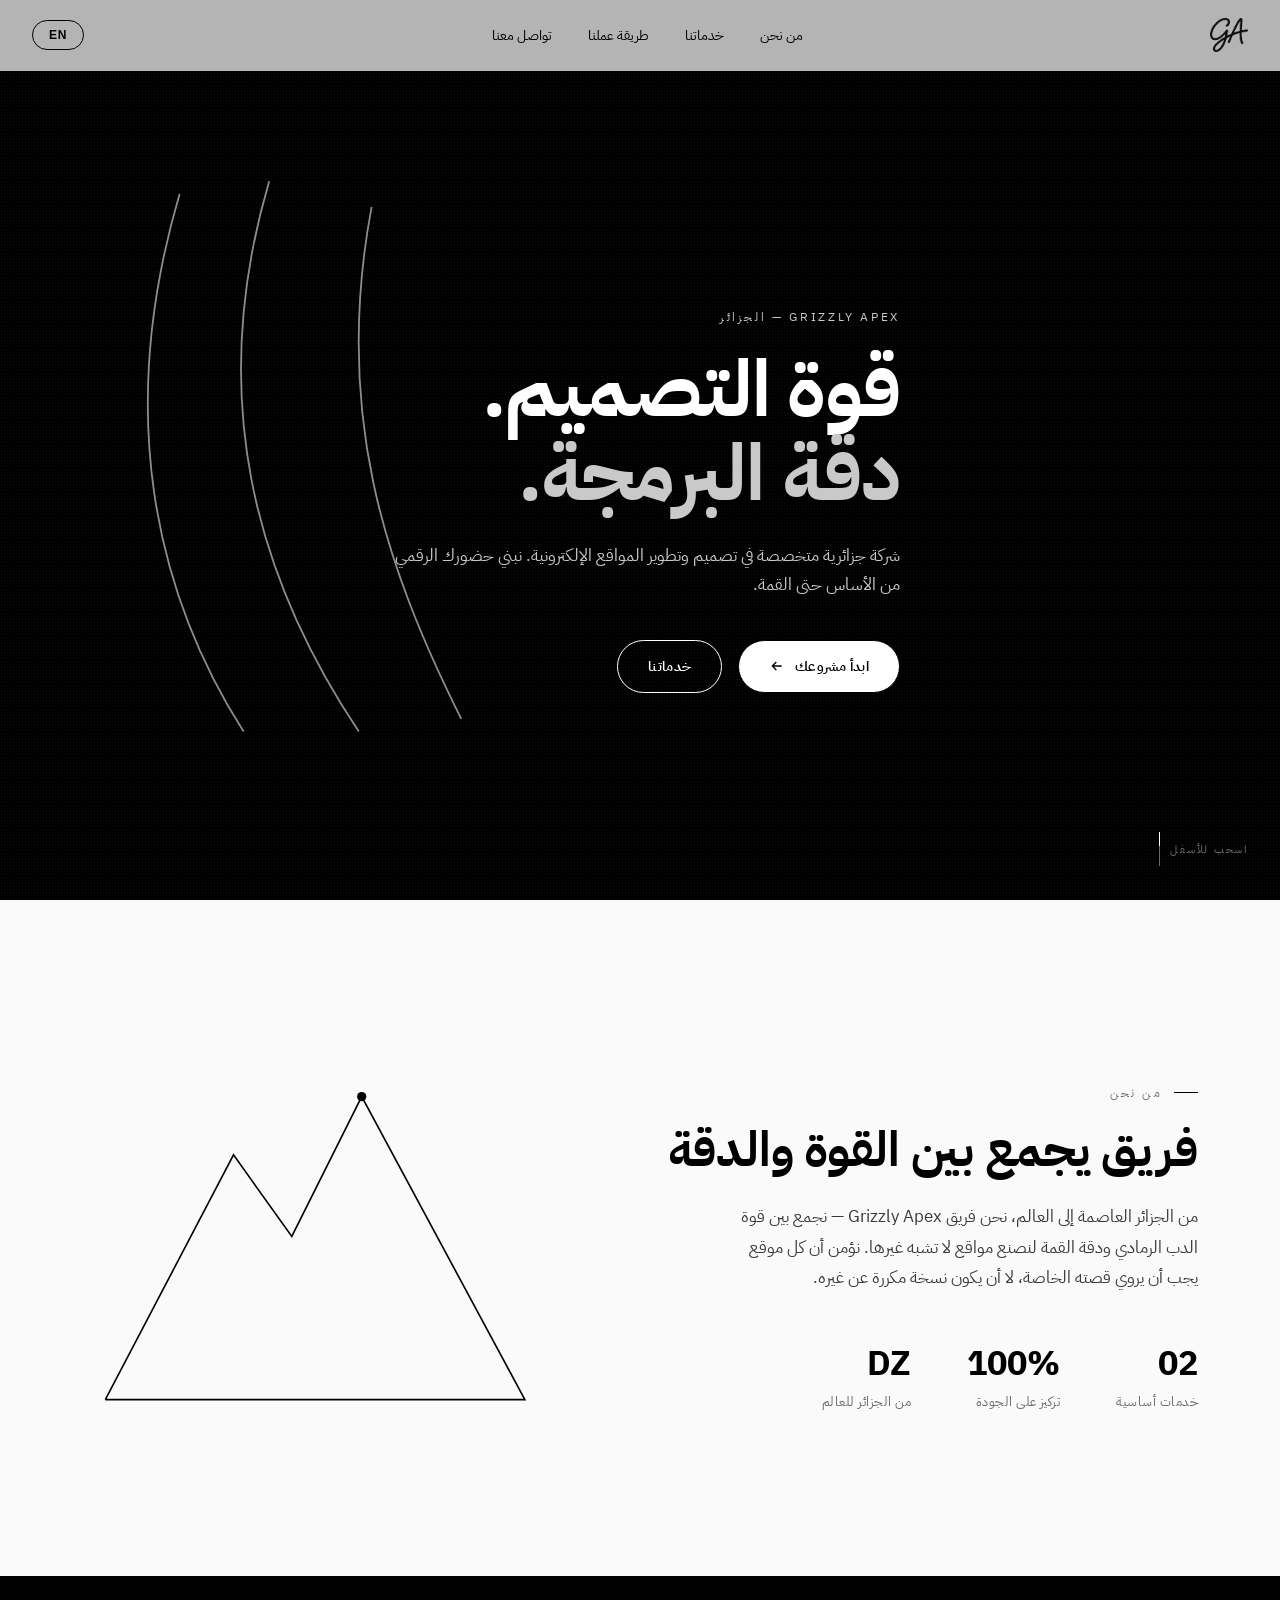
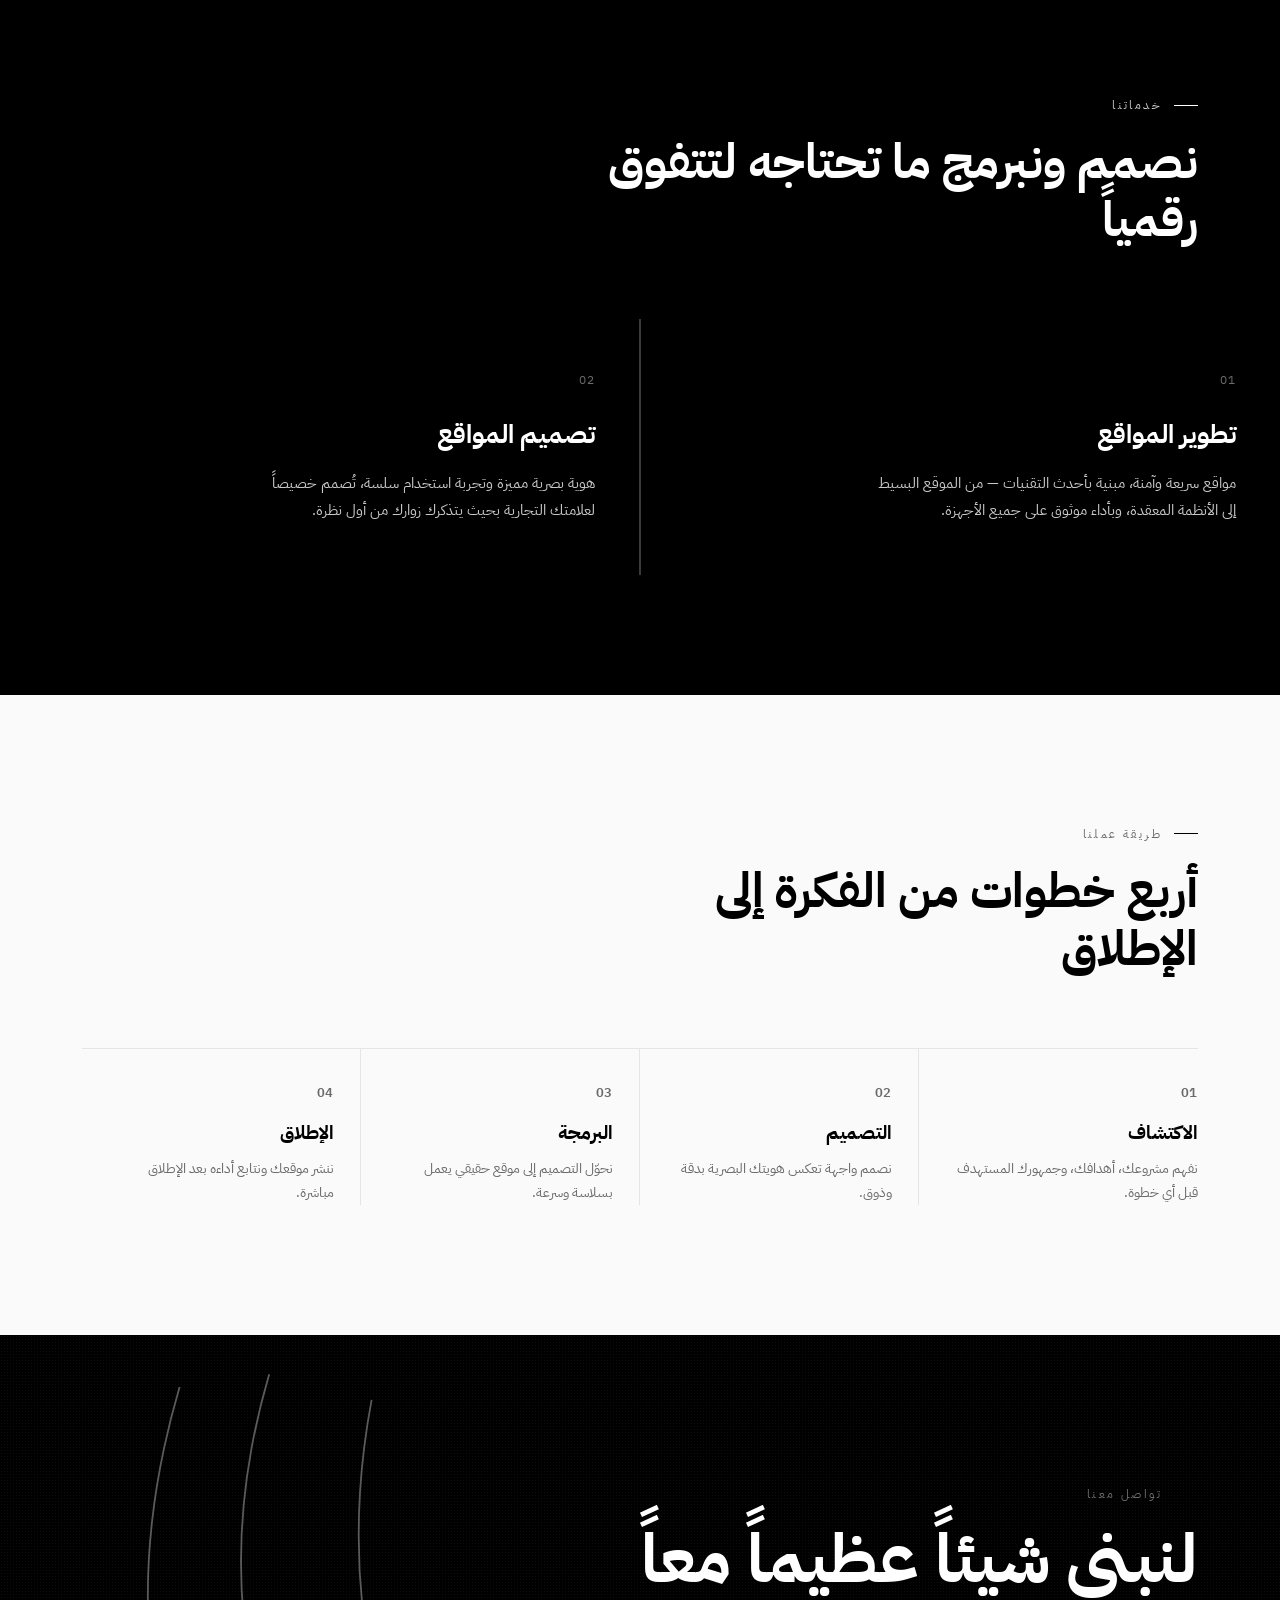
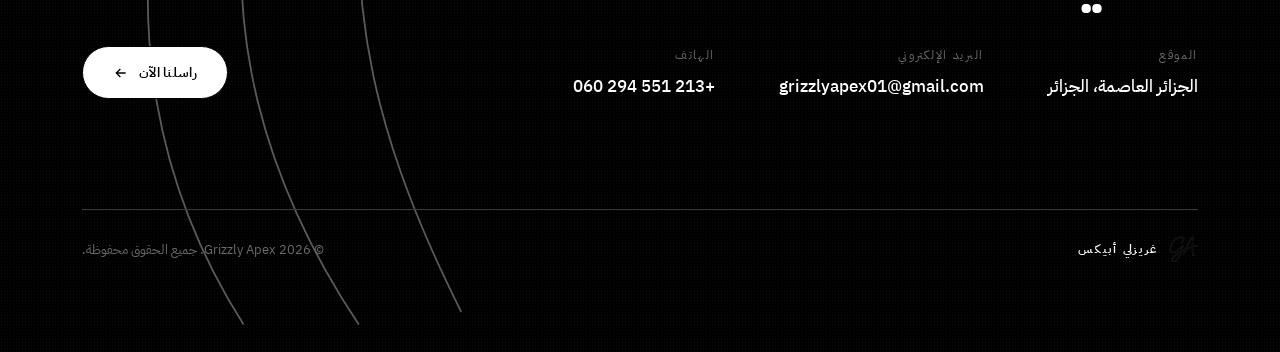
==== commit 5cf7fc04: "Update index.html" ====
--- a/index.html
+++ b/index.html
@@ -7,212 +7,496 @@
 <link rel="preconnect" href="https://fonts.googleapis.com">
 <link rel="preconnect" href="https://fonts.gstatic.com" crossorigin>
 <link href="https://fonts.googleapis.com/css2?family=Fraunces:opsz,wght@9..144,400;9..144,500;9..144,600;9..144,700&family=Inter:wght@400;500;600;700&family=IBM+Plex+Sans+Arabic:wght@400;500;600;700&display=swap" rel="stylesheet">
-<link rel="stylesheet" href="./assets/css/style.css">
+<style>
+  :root{
+    --black:#000000;
+    --white:#ffffff;
+    --off-white:#fafafa;
+    --gray-900:#111111;
+    --gray-700:#3a3a3a;
+    --gray-600:#6b6b6b;
+    --gray-300:#c9c9c9;
+    --gray-200:#e5e5e5;
+    --ease:cubic-bezier(.16,.8,.24,1);
+  }
+  *{box-sizing:border-box;margin:0;padding:0;}
+  html{scroll-behavior:smooth;}
+  body{
+    background:var(--off-white);
+    color:var(--black);
+    font-family:'IBM Plex Sans Arabic','Inter',sans-serif;
+    overflow-x:hidden;
+    -webkit-font-smoothing:antialiased;
+  }
+  html[dir="ltr"] body{ font-family:'Inter','IBM Plex Sans Arabic',sans-serif; }
+  .disp{ font-family:'IBM Plex Sans Arabic','Fraunces',serif; font-weight:700; }
+  html[dir="ltr"] .disp{ font-family:'Fraunces','IBM Plex Sans Arabic',serif; }
+
+  a{color:inherit;text-decoration:none;}
+  img{max-width:100%;display:block;}
+  section{position:relative;}
+  .wrap{max-width:1180px;margin:0 auto;padding:0 32px;}
+
+  /* ===== NAV ===== */
+  header{
+    position:fixed;top:0;left:0;right:0;z-index:100;
+    display:flex;align-items:center;justify-content:space-between;
+    padding:18px 32px;
+    background:rgba(250,250,250,.72);
+    backdrop-filter:blur(10px);
+    border-bottom:1px solid transparent;
+    transition:border-color .3s var(--ease), background .3s var(--ease);
+  }
+  header.scrolled{border-color:var(--gray-200);}
+  .logo-mark{display:flex;align-items:center;gap:10px;}
+  .logo-mark img{height:34px;width:auto;}
+  .logo-word{font-size:14px;letter-spacing:.14em;font-weight:600;text-transform:uppercase;}
+  nav.links{display:flex;gap:36px;font-size:14px;}
+  nav.links a{position:relative;padding:4px 0;}
+  nav.links a::after{
+    content:"";position:absolute;bottom:0;left:0;right:0;height:1px;
+    background:var(--black);transform:scaleX(0);transform-origin:right;
+    transition:transform .35s var(--ease);
+  }
+  html[dir="ltr"] nav.links a::after{transform-origin:left;}
+  nav.links a:hover::after{transform:scaleX(1);}
+  .nav-right{display:flex;align-items:center;gap:22px;}
+  .lang-btn{
+    border:1px solid var(--black);border-radius:999px;
+    padding:7px 16px;font-size:12px;letter-spacing:.06em;
+    cursor:pointer;background:transparent;font-weight:600;
+    transition:background .25s var(--ease), color .25s var(--ease);
+  }
+  .lang-btn:hover{background:var(--black);color:var(--white);}
+  .burger{display:none;flex-direction:column;gap:5px;cursor:pointer;background:none;border:none;}
+  .burger span{width:22px;height:1.5px;background:var(--black);}
+
+  /* ===== HERO ===== */
+  .hero{
+    min-height:100vh;background:var(--black);color:var(--white);
+    display:flex;flex-direction:column;justify-content:center;
+    padding-top:100px;position:relative;overflow:hidden;
+  }
+  .grain{
+    position:absolute;inset:0;opacity:.05;pointer-events:none;
+    background-image:radial-gradient(circle,#fff 1px,transparent 1px);
+    background-size:3px 3px;
+  }
+  .claw-hero{
+    position:absolute;top:50%;right:-6%;transform:translateY(-50%);
+    width:640px;height:640px;opacity:.55;pointer-events:none;
+  }
+  html[dir="rtl"] .claw-hero{right:auto;left:-8%;transform:translateY(-50%) scaleX(-1);}
+  .claw-hero path{
+    fill:none;stroke:var(--white);stroke-width:1.4;
+    stroke-dasharray:900;stroke-dashoffset:900;
+    animation:drawClaw 2.6s var(--ease) forwards;
+  }
+  .claw-hero path:nth-child(2){animation-delay:.18s;}
+  .claw-hero path:nth-child(3){animation-delay:.36s;}
+  @keyframes drawClaw{to{stroke-dashoffset:0;}}
+
+  .eyebrow{
+    font-size:12px;letter-spacing:.22em;text-transform:uppercase;
+    color:var(--gray-300);margin-bottom:22px;
+    opacity:0;transform:translateY(10px);
+    animation:riseIn .7s var(--ease) forwards;animation-delay:.15s;
+  }
+  .hero h1{
+    font-size:clamp(38px,6.2vw,86px);line-height:1.06;letter-spacing:-.01em;
+    max-width:900px;
+    opacity:0;transform:translateY(18px);
+    animation:riseIn .8s var(--ease) forwards;animation-delay:.3s;
+  }
+  .hero h1 em{font-style:normal;color:var(--gray-300);}
+  .hero p.sub{
+    margin-top:26px;max-width:520px;font-size:17px;line-height:1.7;color:var(--gray-300);
+    opacity:0;transform:translateY(14px);
+    animation:riseIn .8s var(--ease) forwards;animation-delay:.5s;
+  }
+  .hero-cta{
+    margin-top:40px;display:flex;gap:16px;flex-wrap:wrap;
+    opacity:0;transform:translateY(14px);
+    animation:riseIn .8s var(--ease) forwards;animation-delay:.68s;
+  }
+  @keyframes riseIn{to{opacity:1;transform:translateY(0);}}
+
+  .btn{
+    display:inline-flex;align-items:center;gap:10px;
+    padding:15px 30px;border-radius:999px;font-size:14px;font-weight:600;
+    letter-spacing:.02em;cursor:pointer;border:1px solid currentColor;
+    transition:transform .3s var(--ease), background .3s var(--ease), color .3s var(--ease);
+  }
+  .btn-solid{background:var(--white);color:var(--black);}
+  .btn-solid:hover{transform:translateY(-2px);}
+  .btn-ghost{background:transparent;color:var(--white);}
+  .btn-ghost:hover{background:var(--white);color:var(--black);}
+  .btn svg{width:16px;height:16px;transition:transform .3s var(--ease);}
+  html[dir="rtl"] .btn svg{transform:scaleX(-1);}
+  .btn:hover svg{transform:translateX(3px);}
+  html[dir="rtl"] .btn:hover svg{transform:scaleX(-1) translateX(3px);}
+
+  .scroll-cue{
+    position:absolute;bottom:34px;left:32px;display:flex;align-items:center;gap:10px;
+    font-size:11px;letter-spacing:.16em;text-transform:uppercase;color:var(--gray-600);
+  }
+  html[dir="rtl"] .scroll-cue{left:auto;right:32px;}
+  .scroll-cue .line{width:1px;height:34px;background:var(--gray-600);overflow:hidden;position:relative;}
+  .scroll-cue .line::after{
+    content:"";position:absolute;top:0;left:0;right:0;height:40%;background:var(--white);
+    animation:cue 1.8s ease-in-out infinite;
+  }
+  @keyframes cue{0%{top:-40%;}100%{top:100%;}}
+
+  /* ===== reveal on scroll ===== */
+  .reveal{opacity:0;transform:translateY(28px);transition:opacity .8s var(--ease), transform .8s var(--ease);}
+  .reveal.in{opacity:1;transform:translateY(0);}
+  .reveal-stagger.in .r-item:nth-child(1){transition-delay:.03s;}
+  .reveal-stagger.in .r-item:nth-child(2){transition-delay:.12s;}
+  .reveal-stagger.in .r-item:nth-child(3){transition-delay:.21s;}
+  .reveal-stagger.in .r-item:nth-child(4){transition-delay:.3s;}
+  .r-item{opacity:0;transform:translateY(24px);transition:opacity .7s var(--ease), transform .7s var(--ease);}
+  .reveal-stagger.in .r-item{opacity:1;transform:translateY(0);}
+
+  /* ===== ABOUT ===== */
+  .about{padding:150px 0 130px;background:var(--off-white);}
+  .about-grid{display:grid;grid-template-columns:1.1fr .9fr;gap:80px;align-items:center;}
+  .kicker{
+    font-size:12px;letter-spacing:.2em;text-transform:uppercase;color:var(--gray-600);
+    display:flex;align-items:center;gap:12px;margin-bottom:20px;
+  }
+  .kicker::before{content:"";width:24px;height:1px;background:var(--black);}
+  .about h2{font-size:clamp(30px,4vw,48px);line-height:1.18;margin-bottom:24px;}
+  .about p{font-size:16.5px;line-height:1.85;color:var(--gray-700);max-width:480px;}
+  .apex-svg{width:100%;height:auto;}
+  .apex-svg path{
+    fill:none;stroke:var(--black);stroke-width:1.4;
+    stroke-dasharray:1400;stroke-dashoffset:1400;
+    transition:stroke-dashoffset 1.8s var(--ease);
+  }
+  .apex-svg.in path{stroke-dashoffset:0;}
+  .apex-svg circle{
+    fill:var(--black);opacity:0;transition:opacity .5s var(--ease) 1.6s;
+  }
+  .apex-svg.in circle{opacity:1;}
+
+  .stats-row{display:flex;gap:56px;margin-top:44px;flex-wrap:wrap;}
+  .stat b{display:block;font-size:34px;font-weight:700;}
+  .stat span{font-size:12.5px;color:var(--gray-600);letter-spacing:.04em;}
+
+  /* ===== SERVICES ===== */
+  .services{padding:120px 0;background:var(--black);color:var(--white);}
+  .services .kicker{color:var(--gray-300);}
+  .services .kicker::before{background:var(--white);}
+  .services h2{font-size:clamp(30px,4vw,48px);max-width:640px;line-height:1.2;margin-bottom:70px;}
+  .service-grid{display:grid;grid-template-columns:1fr 1fr;gap:2px;background:var(--gray-700);}
+  .service-card{
+    background:var(--black);padding:52px 44px;position:relative;overflow:hidden;
+    transition:background .4s var(--ease);
+  }
+  .service-card:hover{background:#0a0a0a;}
+  .service-num{font-size:12px;color:var(--gray-600);letter-spacing:.1em;margin-bottom:26px;display:block;}
+  .service-card h3{font-size:26px;margin-bottom:16px;}
+  .service-card p{color:var(--gray-300);font-size:15px;line-height:1.75;max-width:360px;}
+  .claw-hover{
+    position:absolute;bottom:-40px;inset-inline-end:-40px;width:220px;height:220px;opacity:0;
+    transition:opacity .5s var(--ease), transform .5s var(--ease);
+    transform:scale(.85) rotate(0deg);
+  }
+  .service-card:hover .claw-hover{opacity:.9;transform:scale(1) rotate(-6deg);}
+  .claw-hover path{fill:none;stroke:var(--white);stroke-width:1.3;}
+
+  /* ===== PROCESS ===== */
+  .process{padding:130px 0;background:var(--off-white);}
+  .process h2{font-size:clamp(30px,4vw,48px);margin-bottom:70px;max-width:600px;line-height:1.2;}
+  .steps{display:grid;grid-template-columns:repeat(4,1fr);gap:0;border-top:1px solid var(--gray-200);}
+  .step{padding:34px 26px 0;border-inline-start:1px solid var(--gray-200);position:relative;}
+  .step:first-child{border-inline-start:none;padding-inline-start:0;}
+  .step-num{font-size:13px;color:var(--gray-600);font-weight:600;letter-spacing:.05em;}
+  .step h4{font-size:19px;margin:16px 0 10px;}
+  .step p{font-size:14px;color:var(--gray-600);line-height:1.7;}
+
+  /* ===== CONTACT ===== */
+  .contact{padding:150px 0 90px;background:var(--black);color:var(--white);position:relative;overflow:hidden;}
+  .contact .claw-hero{opacity:.35;}
+  .contact-inner{position:relative;z-index:2;}
+  .contact h2{font-size:clamp(34px,5.6vw,68px);line-height:1.08;max-width:760px;margin-bottom:50px;}
+  .contact-grid{display:flex;justify-content:space-between;gap:40px;flex-wrap:wrap;align-items:flex-end;}
+  .contact-info{display:flex;gap:64px;flex-wrap:wrap;}
+  .info-block span{display:block;font-size:12px;letter-spacing:.14em;text-transform:uppercase;color:var(--gray-600);margin-bottom:10px;}
+  .info-block a, .info-block p{font-size:17px;font-weight:500;}
+  .info-block a{border-bottom:1px solid transparent;transition:border-color .3s var(--ease);}
+  .info-block a:hover{border-color:var(--white);}
+
+  footer{
+    margin-top:110px;padding-top:26px;border-top:1px solid var(--gray-700);
+    display:flex;justify-content:space-between;align-items:center;flex-wrap:wrap;gap:14px;
+  }
+  footer p{font-size:12.5px;color:var(--gray-600);}
+  footer .logo-word{font-size:12px;}
+
+
+  @media (max-width:860px){
+    nav.links{display:none;}
+    .burger{display:flex;}
+    .about-grid{grid-template-columns:1fr;gap:50px;}
+    .service-grid{grid-template-columns:1fr;}
+    .steps{grid-template-columns:1fr;}
+    .step{border-inline-start:none;border-top:1px solid var(--gray-200);padding-top:28px;}
+    .step:first-child{border-top:none;padding-top:0;}
+    .contact-info{gap:36px;}
+    .claw-hero{opacity:.25;width:420px;height:420px;}
+  }
+  @media (prefers-reduced-motion: reduce){
+    *{animation-duration:.01ms !important;transition-duration:.01ms !important;}
+  }
+</style>
 </head>
 <body>
 
 <div class="grain" style="position:fixed;z-index:0;"></div>
 
 <header id="header">
-<a href="#top" class="logo-mark">
-<img src="./assets/logo-black-transparent.png" alt="Grizzly Apex" id="navLogo">
-</a>
-<nav class="links">
-<a href="#about" data-ar="من نحن" data-en="About">من نحن</a>
-<a href="services.html" data-ar="خدماتنا" data-en="Services">خدماتنا</a>
-<a href="#process" data-ar="طريقة عملنا" data-en="Process">طريقة عملنا</a>
-<a href="#contact" data-ar="تواصل معنا" data-en="Contact">تواصل معنا</a>
-</nav>
-<div class="nav-right">
-<button class="lang-btn" id="langBtn">EN</button>
-<button class="burger" id="burgerBtn"><span></span><span></span><span></span></button>
-</div>
+  <a href="#top" class="logo-mark">
+    <img src="assets/logo-black-transparent.png" alt="Grizzly Apex" id="navLogo">
+  </a>
+  <nav class="links">
+    <a href="#about" data-ar="من نحن" data-en="About">من نحن</a>
+    <a href="#services" data-ar="خدماتنا" data-en="Services">خدماتنا</a>
+    <a href="#process" data-ar="طريقة عملنا" data-en="Process">طريقة عملنا</a>
+    <a href="#contact" data-ar="تواصل معنا" data-en="Contact">تواصل معنا</a>
+  </nav>
+  <div class="nav-right">
+    <button class="lang-btn" id="langBtn">EN</button>
+    <button class="burger" id="burgerBtn"><span></span><span></span><span></span></button>
+  </div>
 </header>
 
 <div id="top"></div>
 
 <section class="hero">
-<div class="grain"></div>
-<svg class="claw-hero" viewBox="0 0 500 500">
-<path d="M60 460 C120 340 160 220 130 60"/>
-<path d="M140 470 C220 350 260 210 210 40"/>
-<path d="M230 470 C300 360 330 220 280 50"/>
-</svg>
-<div class="wrap">
-<div class="eyebrow" data-ar="GRIZZLY APEX — الجزائر" data-en="GRIZZLY APEX — ALGERIA">GRIZZLY APEX — الجزائر</div>
-<h1 class="disp">
-<span data-ar="قوة التصميم." data-en="The strength of design.">قوة التصميم.</span><br>
-<em data-ar="دقة البرمجة." data-en="The precision of code.">دقة البرمجة.</em>
-</h1>
-<p class="sub" data-ar="شركة جزائرية متخصصة في تصميم وتطوير المواقع الإلكترونية. نبني حضورك الرقمي من الأساس حتى القمة." data-en="An Algerian studio for web design & development. We build your digital presence from the ground up to the summit.">
-شركة جزائرية متخصصة في تصميم وتطوير المواقع الإلكترونية. نبني حضورك الرقمي من الأساس حتى القمة.
-</p>
-<div class="hero-cta">
-<a href="#contact" class="btn btn-solid">
-<span data-ar="ابدأ مشروعك" data-en="Start your project">ابدأ مشروعك</span>
-<svg viewBox="0 0 24 24" fill="none" stroke="currentColor" stroke-width="2"><path d="M5 12h14M13 6l6 6-6 6"/></svg>
-</a>
-<a href="services.html" class="btn btn-ghost">
-<span data-ar="خدماتنا" data-en="Our services">خدماتنا</span>
-</a>
-</div>
-</div>
-<div class="scroll-cue">
-<span data-ar="اسحب للأسفل" data-en="Scroll">اسحب للأسفل</span>
-<div class="line"></div>
-</div>
+  <div class="grain"></div>
+  <svg class="claw-hero" viewBox="0 0 500 500">
+    <path d="M60 460 C120 340 160 220 130 60"/>
+    <path d="M140 470 C220 350 260 210 210 40"/>
+    <path d="M230 470 C300 360 330 220 280 50"/>
+  </svg>
+  <div class="wrap">
+    <div class="eyebrow" data-ar="GRIZZLY APEX — الجزائر" data-en="GRIZZLY APEX — ALGERIA">GRIZZLY APEX — الجزائر</div>
+    <h1 class="disp">
+      <span data-ar="قوة التصميم." data-en="The strength of design.">قوة التصميم.</span><br>
+      <em data-ar="دقة البرمجة." data-en="The precision of code.">دقة البرمجة.</em>
+    </h1>
+    <p class="sub" data-ar="شركة جزائرية متخصصة في تصميم وتطوير المواقع الإلكترونية. نبني حضورك الرقمي من الأساس حتى القمة." data-en="An Algerian studio for web design & development. We build your digital presence from the ground up to the summit.">
+      شركة جزائرية متخصصة في تصميم وتطوير المواقع الإلكترونية. نبني حضورك الرقمي من الأساس حتى القمة.
+    </p>
+    <div class="hero-cta">
+      <a href="#contact" class="btn btn-solid">
+        <span data-ar="ابدأ مشروعك" data-en="Start your project">ابدأ مشروعك</span>
+        <svg viewBox="0 0 24 24" fill="none" stroke="currentColor" stroke-width="2"><path d="M5 12h14M13 6l6 6-6 6"/></svg>
+      </a>
+      <a href="#services" class="btn btn-ghost">
+        <span data-ar="خدماتنا" data-en="Our services">خدماتنا</span>
+      </a>
+    </div>
+  </div>
+  <div class="scroll-cue">
+    <span data-ar="اسحب للأسفل" data-en="Scroll">اسحب للأسفل</span>
+    <div class="line"></div>
+  </div>
 </section>
 
 <section class="about" id="about">
-<div class="wrap about-grid">
-<div class="reveal">
-<div class="kicker" data-ar="من نحن" data-en="About us">من نحن</div>
-<h2 class="disp" data-ar="فريق يجمع بين القوة والدقة" data-en="A team built on strength and precision">فريق يجمع بين القوة والدقة</h2>
-<p data-ar="من الجزائر العاصمة إلى العالم، نحن فريق Grizzly Apex — نجمع بين قوة الدب الرمادي ودقة القمة لنصنع مواقع لا تشبه غيرها. نؤمن أن كل موقع يجب أن يروي قصته الخاصة، لا أن يكون نسخة مكررة عن غيره." data-en="From Algiers to the world, Grizzly Apex combines the strength of the grizzly with the precision of the apex. We believe every website should tell its own story — never a copy of another.">
-من الجزائر العاصمة إلى العالم، نحن فريق Grizzly Apex — نجمع بين قوة الدب الرمادي ودقة القمة لنصنع مواقع لا تشبه غيرها. نؤمن أن كل موقع يجب أن يروي قصته الخاصة، لا أن يكون نسخة مكررة عن غيره.
-</p>
-<div class="stats-row">
-<div class="stat">
-<b data-count="2" data-suffix="">02</b>
-<span data-ar="خدمات أساسية" data-en="core services">خدمات أساسية</span>
-</div>
-<div class="stat">
-<b data-count="100" data-suffix="%">100%</b>
-<span data-ar="تركيز على الجودة" data-en="focus on quality">تركيز على الجودة</span>
-</div>
-<div class="stat">
-<b>DZ</b>
-<span data-ar="من الجزائر للعالم" data-en="from Algeria, worldwide">من الجزائر للعالم</span>
-</div>
-</div>
-</div>
-<svg class="apex-svg reveal" viewBox="0 0 400 340">
-<path d="M20 300 L130 90 L180 160 L240 40 L380 300 Z"/>
-<circle cx="240" cy="40" r="4"/>
-</svg>
-</div>
+  <div class="wrap about-grid">
+    <div class="reveal">
+      <div class="kicker" data-ar="من نحن" data-en="About us">من نحن</div>
+      <h2 class="disp" data-ar="فريق يجمع بين القوة والدقة" data-en="A team built on strength and precision">فريق يجمع بين القوة والدقة</h2>
+      <p data-ar="من الجزائر العاصمة إلى العالم، نحن فريق Grizzly Apex — نجمع بين قوة الدب الرمادي ودقة القمة لنصنع مواقع لا تشبه غيرها. نؤمن أن كل موقع يجب أن يروي قصته الخاصة، لا أن يكون نسخة مكررة عن غيره." data-en="From Algiers to the world, Grizzly Apex combines the strength of the grizzly with the precision of the apex. We believe every website should tell its own story — never a copy of another.">
+        من الجزائر العاصمة إلى العالم، نحن فريق Grizzly Apex — نجمع بين قوة الدب الرمادي ودقة القمة لنصنع مواقع لا تشبه غيرها. نؤمن أن كل موقع يجب أن يروي قصته الخاصة، لا أن يكون نسخة مكررة عن غيره.
+      </p>
+      <div class="stats-row">
+        <div class="stat">
+          <b>02</b>
+          <span data-ar="خدمات أساسية" data-en="core services">خدمات أساسية</span>
+        </div>
+        <div class="stat">
+          <b>100%</b>
+          <span data-ar="تركيز على الجودة" data-en="focus on quality">تركيز على الجودة</span>
+        </div>
+        <div class="stat">
+          <b>DZ</b>
+          <span data-ar="من الجزائر للعالم" data-en="from Algeria, worldwide">من الجزائر للعالم</span>
+        </div>
+      </div>
+    </div>
+    <svg class="apex-svg reveal" viewBox="0 0 400 340">
+      <path d="M20 300 L130 90 L180 160 L240 40 L380 300 Z"/>
+      <circle cx="240" cy="40" r="4"/>
+    </svg>
+  </div>
 </section>
 
 <section class="services" id="services">
-<div class="wrap">
-<div class="kicker reveal" data-ar="خدماتنا" data-en="Services">خدماتنا</div>
-<h2 class="disp reveal" data-ar="نصمم ونبرمج ما تحتاجه لتتفوق رقمياً" data-en="We design and build what you need to stand out online">نصمم ونبرمج ما تحتاجه لتتفوق رقمياً</h2>
-</div>
-<div class="service-grid reveal-stagger reveal">
-<div class="service-card r-item">
-<span class="service-num">01</span>
-<h3 class="disp" data-ar="تطوير المواقع" data-en="Web Development">تطوير المواقع</h3>
-<p data-ar="مواقع سريعة وآمنة، مبنية بأحدث التقنيات — من الموقع البسيط إلى الأنظمة المعقدة، وبأداء موثوق على جميع الأجهزة." data-en="Fast, secure websites built with modern technology — from simple sites to complex systems, reliable on every device.">
-مواقع سريعة وآمنة، مبنية بأحدث التقنيات — من الموقع البسيط إلى الأنظمة المعقدة، وبأداء موثوق على جميع الأجهزة.
-</p>
-<svg class="claw-hover" viewBox="0 0 220 220">
-<path d="M10 210 C60 150 80 90 60 10"/>
-<path d="M70 215 C130 155 150 90 120 5"/>
-<path d="M130 215 C180 160 195 95 165 15"/>
-</svg>
-</div>
-<div class="service-card r-item">
-<span class="service-num">02</span>
-<h3 class="disp" data-ar="تصميم المواقع" data-en="Web Design">تصميم المواقع</h3>
-<p data-ar="هوية بصرية مميزة وتجربة استخدام سلسة، تُصمم خصيصاً لعلامتك التجارية بحيث يتذكرك زوارك من أول نظرة." data-en="A distinctive visual identity and smooth user experience, designed specifically for your brand so visitors remember you.">
-هوية بصرية مميزة وتجربة استخدام سلسة، تُصمم خصيصاً لعلامتك التجارية بحيث يتذكرك زوارك من أول نظرة.
-</p>
-<svg class="claw-hover" viewBox="0 0 220 220">
-<path d="M10 210 C60 150 80 90 60 10"/>
-<path d="M70 215 C130 155 150 90 120 5"/>
-<path d="M130 215 C180 160 195 95 165 15"/>
-</svg>
-</div>
-</div>
-<div class="wrap" style="margin-top:56px;">
-<a href="services.html" class="btn btn-ghost" style="color:#fff;">
-<span data-ar="عرض تفاصيل الخدمات" data-en="View full service details">عرض تفاصيل الخدمات</span>
-<svg viewBox="0 0 24 24" fill="none" stroke="currentColor" stroke-width="2"><path d="M5 12h14M13 6l6 6-6 6"/></svg>
-</a>
-</div>
+  <div class="wrap">
+    <div class="kicker reveal" data-ar="خدماتنا" data-en="Services">خدماتنا</div>
+    <h2 class="disp reveal" data-ar="نصمم ونبرمج ما تحتاجه لتتفوق رقمياً" data-en="We design and build what you need to stand out online">نصمم ونبرمج ما تحتاجه لتتفوق رقمياً</h2>
+  </div>
+  <div class="service-grid reveal-stagger reveal">
+    <div class="service-card r-item">
+      <span class="service-num">01</span>
+      <h3 class="disp" data-ar="تطوير المواقع" data-en="Web Development">تطوير المواقع</h3>
+      <p data-ar="مواقع سريعة وآمنة، مبنية بأحدث التقنيات — من الموقع البسيط إلى الأنظمة المعقدة، وبأداء موثوق على جميع الأجهزة." data-en="Fast, secure websites built with modern technology — from simple sites to complex systems, reliable on every device.">
+        مواقع سريعة وآمنة، مبنية بأحدث التقنيات — من الموقع البسيط إلى الأنظمة المعقدة، وبأداء موثوق على جميع الأجهزة.
+      </p>
+      <svg class="claw-hover" viewBox="0 0 220 220">
+        <path d="M10 210 C60 150 80 90 60 10"/>
+        <path d="M70 215 C130 155 150 90 120 5"/>
+        <path d="M130 215 C180 160 195 95 165 15"/>
+      </svg>
+    </div>
+    <div class="service-card r-item">
+      <span class="service-num">02</span>
+      <h3 class="disp" data-ar="تصميم المواقع" data-en="Web Design">تصميم المواقع</h3>
+      <p data-ar="هوية بصرية مميزة وتجربة استخدام سلسة، تُصمم خصيصاً لعلامتك التجارية بحيث يتذكرك زوارك من أول نظرة." data-en="A distinctive visual identity and smooth user experience, designed specifically for your brand so visitors remember you.">
+        هوية بصرية مميزة وتجربة استخدام سلسة، تُصمم خصيصاً لعلامتك التجارية بحيث يتذكرك زوارك من أول نظرة.
+      </p>
+      <svg class="claw-hover" viewBox="0 0 220 220">
+        <path d="M10 210 C60 150 80 90 60 10"/>
+        <path d="M70 215 C130 155 150 90 120 5"/>
+        <path d="M130 215 C180 160 195 95 165 15"/>
+      </svg>
+    </div>
+  </div>
 </section>
 
 <section class="process" id="process">
-<div class="wrap">
-<div class="kicker reveal" data-ar="طريقة عملنا" data-en="Our process">طريقة عملنا</div>
-<h2 class="disp reveal" data-ar="أربع خطوات من الفكرة إلى الإطلاق" data-en="Four steps, from idea to launch">أربع خطوات من الفكرة إلى الإطلاق</h2>
-<div class="steps reveal-stagger reveal">
-<div class="step r-item">
-<div class="step-num">01</div>
-<h4 data-ar="الاكتشاف" data-en="Discover">الاكتشاف</h4>
-<p data-ar="نفهم مشروعك، أهدافك، وجمهورك المستهدف قبل أي خطوة." data-en="We understand your project, goals, and audience before anything else.">نفهم مشروعك، أهدافك، وجمهورك المستهدف قبل أي خطوة.</p>
-</div>
-<div class="step r-item">
-<div class="step-num">02</div>
-<h4 data-ar="التصميم" data-en="Design">التصميم</h4>
-<p data-ar="نصمم واجهة تعكس هويتك البصرية بدقة وذوق." data-en="We design an interface that reflects your visual identity with care.">نصمم واجهة تعكس هويتك البصرية بدقة وذوق.</p>
-</div>
-<div class="step r-item">
-<div class="step-num">03</div>
-<h4 data-ar="البرمجة" data-en="Build">البرمجة</h4>
-<p data-ar="نحوّل التصميم إلى موقع حقيقي يعمل بسلاسة وسرعة." data-en="We turn the design into a real website that runs fast and smooth.">نحوّل التصميم إلى موقع حقيقي يعمل بسلاسة وسرعة.</p>
-</div>
-<div class="step r-item">
-<div class="step-num">04</div>
-<h4 data-ar="الإطلاق" data-en="Launch">الإطلاق</h4>
-<p data-ar="ننشر موقعك ونتابع أداءه بعد الإطلاق مباشرة." data-en="We launch your site and support its performance afterward.">ننشر موقعك ونتابع أداءه بعد الإطلاق مباشرة.</p>
-</div>
-</div>
-</div>
+  <div class="wrap">
+    <div class="kicker reveal" data-ar="طريقة عملنا" data-en="Our process">طريقة عملنا</div>
+    <h2 class="disp reveal" data-ar="أربع خطوات من الفكرة إلى الإطلاق" data-en="Four steps, from idea to launch">أربع خطوات من الفكرة إلى الإطلاق</h2>
+    <div class="steps reveal-stagger reveal">
+      <div class="step r-item">
+        <div class="step-num">01</div>
+        <h4 data-ar="الاكتشاف" data-en="Discover">الاكتشاف</h4>
+        <p data-ar="نفهم مشروعك، أهدافك، وجمهورك المستهدف قبل أي خطوة." data-en="We understand your project, goals, and audience before anything else.">نفهم مشروعك، أهدافك، وجمهورك المستهدف قبل أي خطوة.</p>
+      </div>
+      <div class="step r-item">
+        <div class="step-num">02</div>
+        <h4 data-ar="التصميم" data-en="Design">التصميم</h4>
+        <p data-ar="نصمم واجهة تعكس هويتك البصرية بدقة وذوق." data-en="We design an interface that reflects your visual identity with care.">نصمم واجهة تعكس هويتك البصرية بدقة وذوق.</p>
+      </div>
+      <div class="step r-item">
+        <div class="step-num">03</div>
+        <h4 data-ar="البرمجة" data-en="Build">البرمجة</h4>
+        <p data-ar="نحوّل التصميم إلى موقع حقيقي يعمل بسلاسة وسرعة." data-en="We turn the design into a real website that runs fast and smooth.">نحوّل التصميم إلى موقع حقيقي يعمل بسلاسة وسرعة.</p>
+      </div>
+      <div class="step r-item">
+        <div class="step-num">04</div>
+        <h4 data-ar="الإطلاق" data-en="Launch">الإطلاق</h4>
+        <p data-ar="ننشر موقعك ونتابع أداءه بعد الإطلاق مباشرة." data-en="We launch your site and support its performance afterward.">ننشر موقعك ونتابع أداءه بعد الإطلاق مباشرة.</p>
+      </div>
+    </div>
+  </div>
 </section>
 
 <section class="contact" id="contact">
-<div class="grain"></div>
-<svg class="claw-hero" viewBox="0 0 500 500">
-<path d="M60 460 C120 340 160 220 130 60"/>
-<path d="M140 470 C220 350 260 210 210 40"/>
-<path d="M230 470 C300 360 330 220 280 50"/>
-</svg>
-<div class="wrap contact-inner">
-<div class="kicker reveal" data-ar="تواصل معنا" data-en="Contact">تواصل معنا</div>
-<h2 class="disp reveal" data-ar="لنبني شيئاً عظيماً معاً" data-en="Let's build something great together">لنبني شيئاً عظيماً معاً</h2>
-<div class="contact-grid reveal">
-<div class="contact-info">
-<div class="info-block">
-<span data-ar="الموقع" data-en="Location">الموقع</span>
-<p data-ar="الجزائر العاصمة، الجزائر" data-en="Algiers, Algeria">الجزائر العاصمة، الجزائر</p>
-</div>
-<div class="info-block">
-<span data-ar="البريد الإلكتروني" data-en="Email">البريد الإلكتروني</span>
-<a href="mailto:grizzlyapex01@gmail.com">grizzlyapex01@gmail.com</a>
-</div>
-<div class="info-block">
-<span data-ar="الهاتف" data-en="Phone">الهاتف</span>
-<a href="tel:+213551294060">+213 551 294 060</a>
-</div>
-<div class="info-block">
-<span data-ar="انستغرام" data-en="Instagram">انستغرام</span>
-<a href="https://instagram.com/grizzlyapex" target="_blank" rel="noopener">@grizzlyapex</a>
-</div>
-</div>
-<a href="mailto:grizzlyapex01@gmail.com" class="btn btn-solid">
-<span data-ar="راسلنا الآن" data-en="Email us now">راسلنا الآن</span>
-<svg viewBox="0 0 24 24" fill="none" stroke="currentColor" stroke-width="2"><path d="M5 12h14M13 6l6 6-6 6"/></svg>
-</a>
-</div>
-<footer>
-<div class="logo-mark">
-<img src="./assets/logo-white-transparent.png" alt="Grizzly Apex" style="height:26px;">
-<span class="logo-word" data-ar="غريزلي أبيكس" data-en="Grizzly Apex">غريزلي أبيكس</span>
-</div>
-<div class="social-row">
-<a href="https://instagram.com/grizzlyapex" target="_blank" rel="noopener" aria-label="Instagram">
-<svg viewBox="0 0 24 24"><rect x="3" y="3" width="18" height="18" rx="5"/><circle cx="12" cy="12" r="4"/><circle cx="17.5" cy="6.5" r="1"/></svg>
-</a>
-<a href="mailto:grizzlyapex01@gmail.com" aria-label="Email">
-<svg viewBox="0 0 24 24"><rect x="3" y="5" width="18" height="14" rx="2"/><path d="M3 7l9 6 9-6"/></svg>
-</a>
-</div>
-<p data-ar="© 2026 Grizzly Apex. جميع الحقوق محفوظة." data-en="© 2026 Grizzly Apex. All rights reserved.">© 2026 Grizzly Apex. جميع الحقوق محفوظة.</p>
-</footer>
-</div>
+  <div class="grain"></div>
+  <svg class="claw-hero" viewBox="0 0 500 500">
+    <path d="M60 460 C120 340 160 220 130 60"/>
+    <path d="M140 470 C220 350 260 210 210 40"/>
+    <path d="M230 470 C300 360 330 220 280 50"/>
+  </svg>
+  <div class="wrap contact-inner">
+    <div class="kicker reveal" data-ar="تواصل معنا" data-en="Contact">تواصل معنا</div>
+    <h2 class="disp reveal" data-ar="لنبني شيئاً عظيماً معاً" data-en="Let's build something great together">لنبني شيئاً عظيماً معاً</h2>
+    <div class="contact-grid reveal">
+      <div class="contact-info">
+        <div class="info-block">
+          <span data-ar="الموقع" data-en="Location">الموقع</span>
+          <p data-ar="الجزائر العاصمة، الجزائر" data-en="Algiers, Algeria">الجزائر العاصمة، الجزائر</p>
+        </div>
+        <div class="info-block">
+          <span data-ar="البريد الإلكتروني" data-en="Email">البريد الإلكتروني</span>
+          <a href="mailto:grizzlyapex01@gmail.com">grizzlyapex01@gmail.com</a>
+        </div>
+        <div class="info-block">
+          <span data-ar="الهاتف" data-en="Phone">الهاتف</span>
+          <a href="tel:+213551294060">+213 551 294 060</a>
+        </div>
+      </div>
+      <a href="mailto:grizzlyapex01@gmail.com" class="btn btn-solid">
+        <span data-ar="راسلنا الآن" data-en="Email us now">راسلنا الآن</span>
+        <svg viewBox="0 0 24 24" fill="none" stroke="currentColor" stroke-width="2"><path d="M5 12h14M13 6l6 6-6 6"/></svg>
+      </a>
+    </div>
+    <footer>
+      <div class="logo-mark">
+        <img src="assets/logo-white-transparent.png" alt="Grizzly Apex" style="height:26px;">
+        <span class="logo-word" data-ar="غريزلي أبيكس" data-en="Grizzly Apex">غريزلي أبيكس</span>
+      </div>
+      <p data-ar="© 2026 Grizzly Apex. جميع الحقوق محفوظة." data-en="© 2026 Grizzly Apex. All rights reserved.">© 2026 Grizzly Apex. جميع الحقوق محفوظة.</p>
+    </footer>
+  </div>
 </section>
 
-<script src="./assets/js/main.js" defer></script>
+<script>
+  // header scroll state
+  const header = document.getElementById('header');
+  window.addEventListener('scroll', () => {
+    header.classList.toggle('scrolled', window.scrollY > 10);
+  });
+
+  // scroll reveal
+  const revealEls = document.querySelectorAll('.reveal');
+  const io = new IntersectionObserver((entries)=>{
+    entries.forEach(en=>{
+      if(en.isIntersecting){ en.target.classList.add('in'); io.unobserve(en.target); }
+    });
+  }, {threshold:.18});
+  revealEls.forEach(el=>io.observe(el));
+
+  // language toggle — swaps text content of every [data-ar][data-en] element
+  const i18nEls = document.querySelectorAll('[data-ar][data-en]');
+  const langBtn = document.getElementById('langBtn');
+  function setLang(lang){
+    const html = document.documentElement;
+    html.setAttribute('dir', lang === 'en' ? 'ltr' : 'rtl');
+    html.setAttribute('lang', lang);
+    langBtn.textContent = lang === 'en' ? 'AR' : 'EN';
+    i18nEls.forEach(el=>{ el.textContent = lang === 'en' ? el.dataset.en : el.dataset.ar; });
+  }
+  langBtn.addEventListener('click', ()=>{
+    const isEn = document.documentElement.getAttribute('dir') === 'ltr';
+    setLang(isEn ? 'ar' : 'en');
+  });
+
+  // mobile burger -> simple toggle of nav links as a stacked panel
+  const burger = document.getElementById('burgerBtn');
+  const navLinks = document.querySelector('nav.links');
+  burger.addEventListener('click', ()=>{
+    const open = navLinks.style.display === 'flex';
+    navLinks.style.display = open ? 'none' : 'flex';
+    navLinks.style.position = 'fixed';
+    navLinks.style.top = '68px';
+    navLinks.style.insetInlineEnd = '24px';
+    navLinks.style.insetInlineStart = '24px';
+    navLinks.style.flexDirection = 'column';
+    navLinks.style.background = '#fff';
+    navLinks.style.padding = '20px 24px';
+    navLinks.style.borderRadius = '14px';
+    navLinks.style.boxShadow = '0 10px 40px rgba(0,0,0,.12)';
+    navLinks.style.gap = '18px';
+  });
+  navLinks.querySelectorAll('a').forEach(a=>a.addEventListener('click',()=>{
+    if(window.innerWidth<=860) navLinks.style.display='none';
+  }));
+
+  // apex svg draw trigger (separate from generic reveal for delayed stroke)
+  document.querySelectorAll('.apex-svg').forEach(svg=>{
+    const io2 = new IntersectionObserver((entries)=>{
+      entries.forEach(en=>{ if(en.isIntersecting){ en.target.classList.add('in'); io2.unobserve(en.target);} });
+    }, {threshold:.3});
+    io2.observe(svg);
+  });
+</script>
 </body>
 </html>
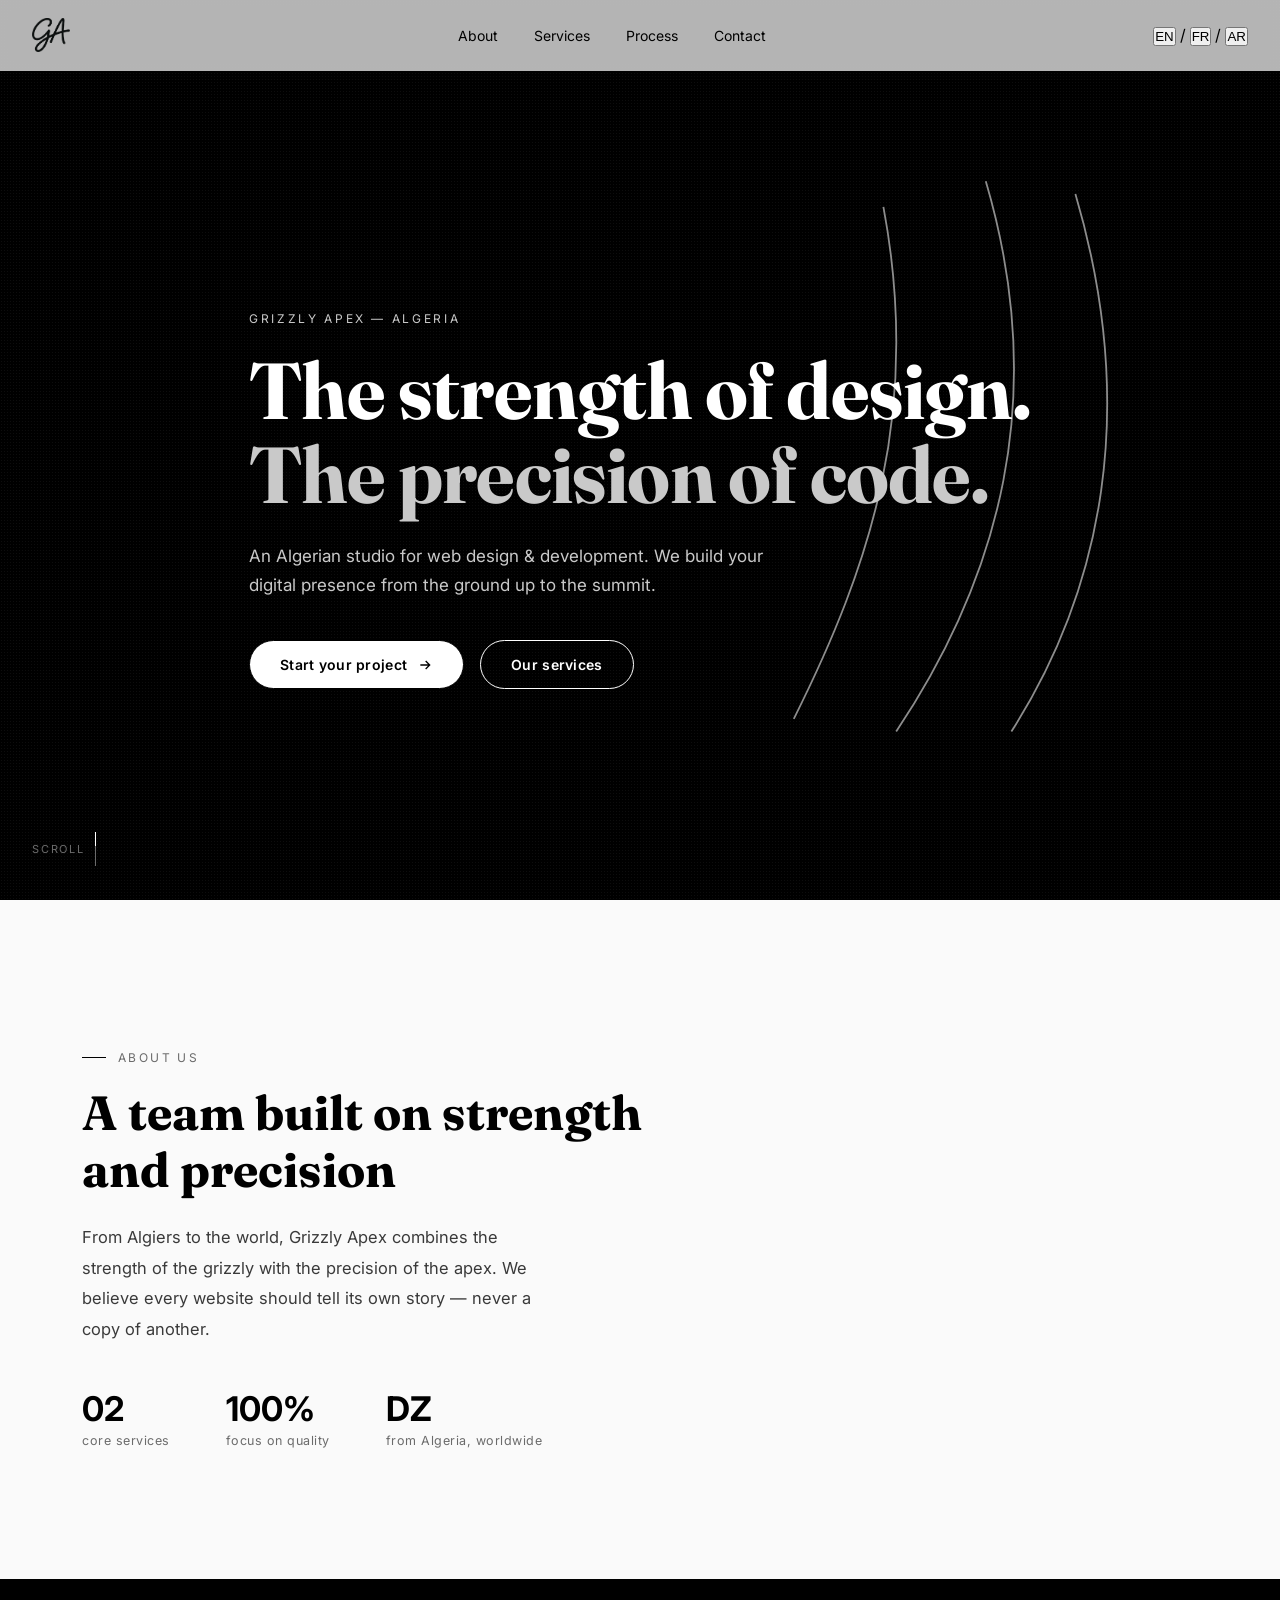
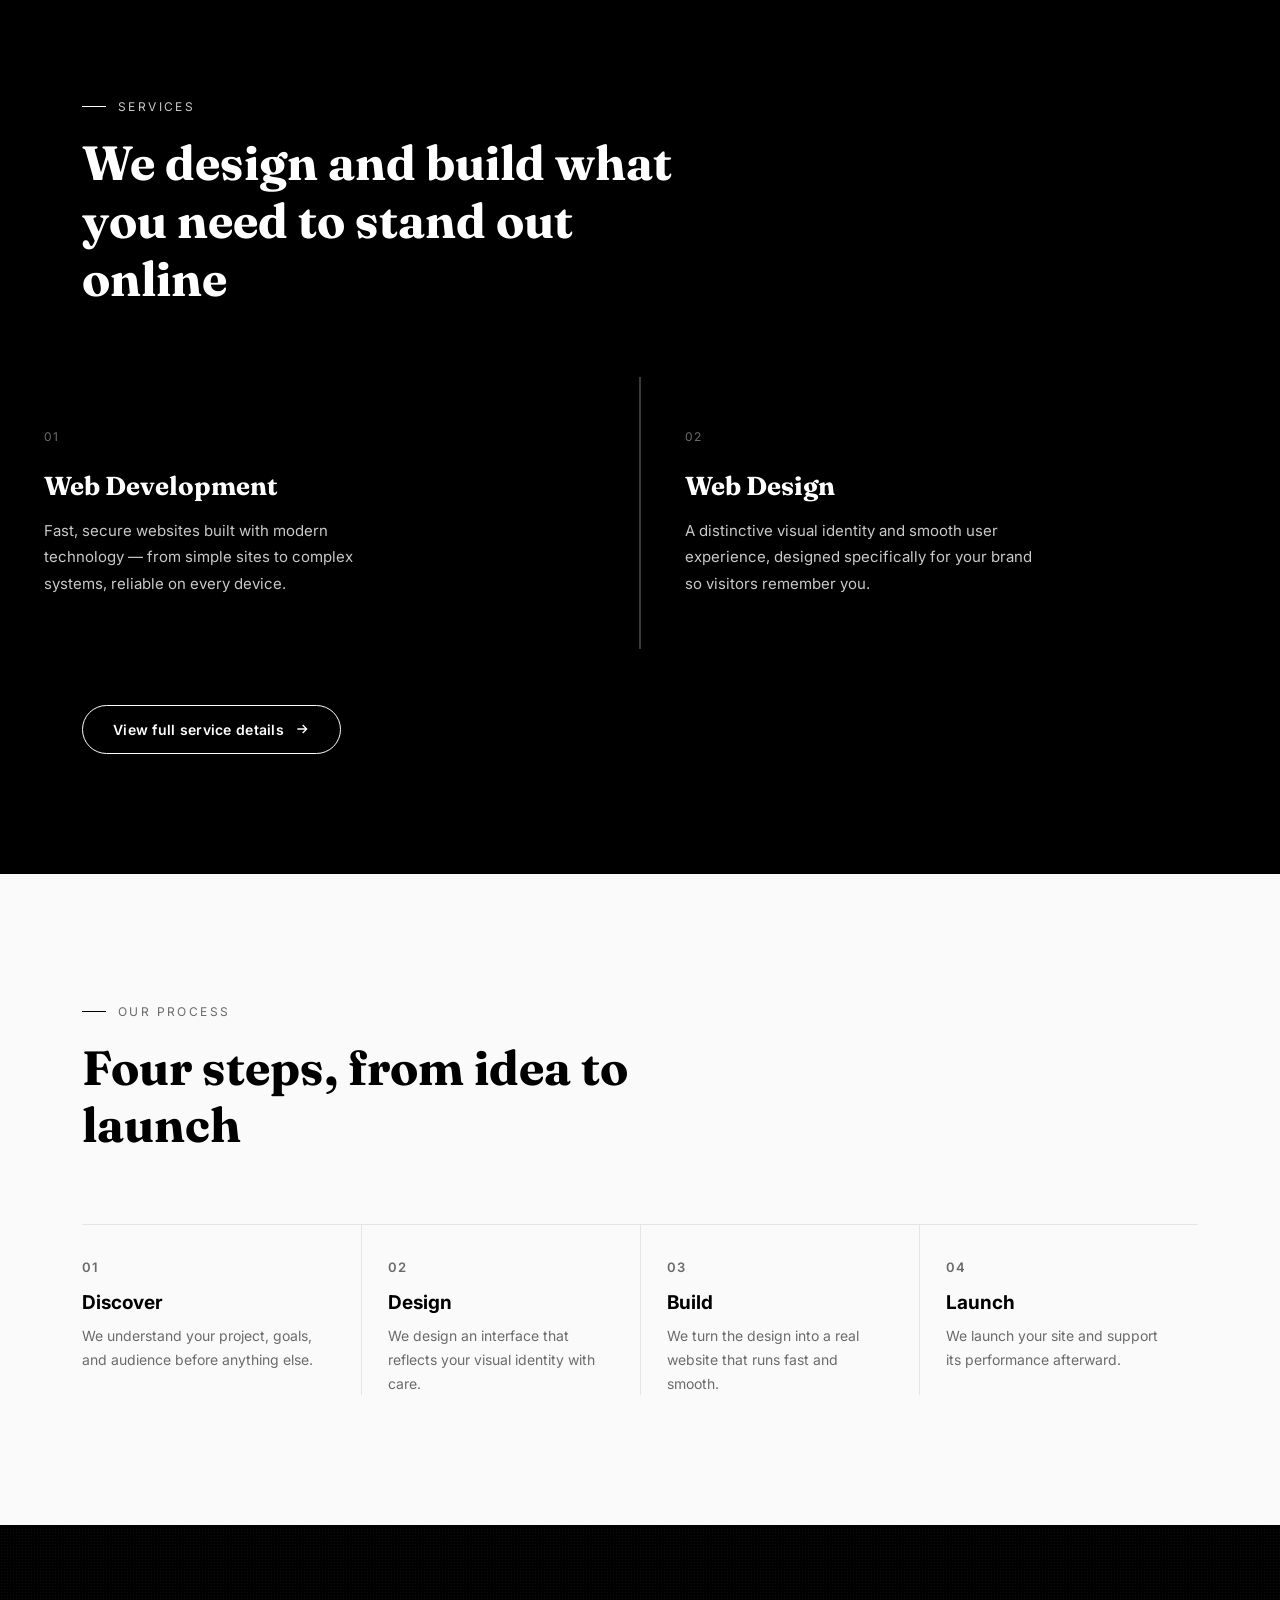
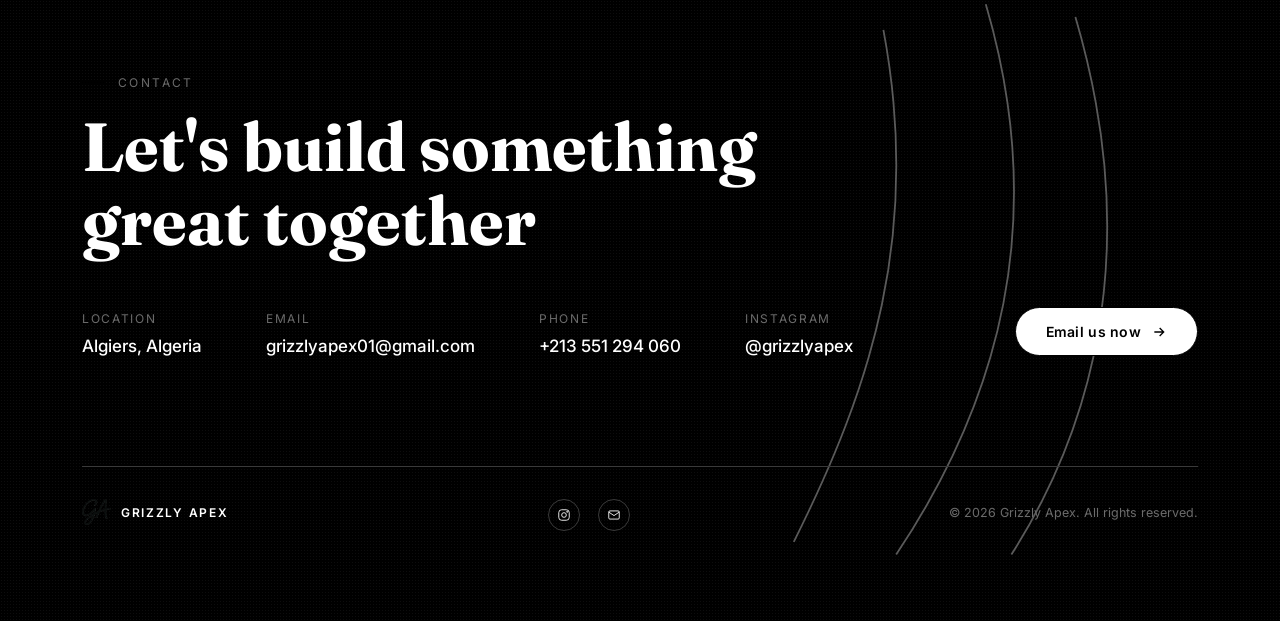
==== commit e4ac94fd: "Add files via upload" ====
--- a/index.html
+++ b/index.html
@@ -1,256 +1,13 @@
 <!DOCTYPE html>
-<html lang="ar" dir="rtl">
+<html lang="en" dir="ltr">
 <head>
 <meta charset="UTF-8">
 <meta name="viewport" content="width=device-width, initial-scale=1.0">
-<title>Grizzly Apex — تطوير وتصميم المواقع</title>
+<title>Grizzly Apex — Web Design & Development</title>
 <link rel="preconnect" href="https://fonts.googleapis.com">
 <link rel="preconnect" href="https://fonts.gstatic.com" crossorigin>
 <link href="https://fonts.googleapis.com/css2?family=Fraunces:opsz,wght@9..144,400;9..144,500;9..144,600;9..144,700&family=Inter:wght@400;500;600;700&family=IBM+Plex+Sans+Arabic:wght@400;500;600;700&display=swap" rel="stylesheet">
-<style>
-  :root{
-    --black:#000000;
-    --white:#ffffff;
-    --off-white:#fafafa;
-    --gray-900:#111111;
-    --gray-700:#3a3a3a;
-    --gray-600:#6b6b6b;
-    --gray-300:#c9c9c9;
-    --gray-200:#e5e5e5;
-    --ease:cubic-bezier(.16,.8,.24,1);
-  }
-  *{box-sizing:border-box;margin:0;padding:0;}
-  html{scroll-behavior:smooth;}
-  body{
-    background:var(--off-white);
-    color:var(--black);
-    font-family:'IBM Plex Sans Arabic','Inter',sans-serif;
-    overflow-x:hidden;
-    -webkit-font-smoothing:antialiased;
-  }
-  html[dir="ltr"] body{ font-family:'Inter','IBM Plex Sans Arabic',sans-serif; }
-  .disp{ font-family:'IBM Plex Sans Arabic','Fraunces',serif; font-weight:700; }
-  html[dir="ltr"] .disp{ font-family:'Fraunces','IBM Plex Sans Arabic',serif; }
-
-  a{color:inherit;text-decoration:none;}
-  img{max-width:100%;display:block;}
-  section{position:relative;}
-  .wrap{max-width:1180px;margin:0 auto;padding:0 32px;}
-
-  /* ===== NAV ===== */
-  header{
-    position:fixed;top:0;left:0;right:0;z-index:100;
-    display:flex;align-items:center;justify-content:space-between;
-    padding:18px 32px;
-    background:rgba(250,250,250,.72);
-    backdrop-filter:blur(10px);
-    border-bottom:1px solid transparent;
-    transition:border-color .3s var(--ease), background .3s var(--ease);
-  }
-  header.scrolled{border-color:var(--gray-200);}
-  .logo-mark{display:flex;align-items:center;gap:10px;}
-  .logo-mark img{height:34px;width:auto;}
-  .logo-word{font-size:14px;letter-spacing:.14em;font-weight:600;text-transform:uppercase;}
-  nav.links{display:flex;gap:36px;font-size:14px;}
-  nav.links a{position:relative;padding:4px 0;}
-  nav.links a::after{
-    content:"";position:absolute;bottom:0;left:0;right:0;height:1px;
-    background:var(--black);transform:scaleX(0);transform-origin:right;
-    transition:transform .35s var(--ease);
-  }
-  html[dir="ltr"] nav.links a::after{transform-origin:left;}
-  nav.links a:hover::after{transform:scaleX(1);}
-  .nav-right{display:flex;align-items:center;gap:22px;}
-  .lang-btn{
-    border:1px solid var(--black);border-radius:999px;
-    padding:7px 16px;font-size:12px;letter-spacing:.06em;
-    cursor:pointer;background:transparent;font-weight:600;
-    transition:background .25s var(--ease), color .25s var(--ease);
-  }
-  .lang-btn:hover{background:var(--black);color:var(--white);}
-  .burger{display:none;flex-direction:column;gap:5px;cursor:pointer;background:none;border:none;}
-  .burger span{width:22px;height:1.5px;background:var(--black);}
-
-  /* ===== HERO ===== */
-  .hero{
-    min-height:100vh;background:var(--black);color:var(--white);
-    display:flex;flex-direction:column;justify-content:center;
-    padding-top:100px;position:relative;overflow:hidden;
-  }
-  .grain{
-    position:absolute;inset:0;opacity:.05;pointer-events:none;
-    background-image:radial-gradient(circle,#fff 1px,transparent 1px);
-    background-size:3px 3px;
-  }
-  .claw-hero{
-    position:absolute;top:50%;right:-6%;transform:translateY(-50%);
-    width:640px;height:640px;opacity:.55;pointer-events:none;
-  }
-  html[dir="rtl"] .claw-hero{right:auto;left:-8%;transform:translateY(-50%) scaleX(-1);}
-  .claw-hero path{
-    fill:none;stroke:var(--white);stroke-width:1.4;
-    stroke-dasharray:900;stroke-dashoffset:900;
-    animation:drawClaw 2.6s var(--ease) forwards;
-  }
-  .claw-hero path:nth-child(2){animation-delay:.18s;}
-  .claw-hero path:nth-child(3){animation-delay:.36s;}
-  @keyframes drawClaw{to{stroke-dashoffset:0;}}
-
-  .eyebrow{
-    font-size:12px;letter-spacing:.22em;text-transform:uppercase;
-    color:var(--gray-300);margin-bottom:22px;
-    opacity:0;transform:translateY(10px);
-    animation:riseIn .7s var(--ease) forwards;animation-delay:.15s;
-  }
-  .hero h1{
-    font-size:clamp(38px,6.2vw,86px);line-height:1.06;letter-spacing:-.01em;
-    max-width:900px;
-    opacity:0;transform:translateY(18px);
-    animation:riseIn .8s var(--ease) forwards;animation-delay:.3s;
-  }
-  .hero h1 em{font-style:normal;color:var(--gray-300);}
-  .hero p.sub{
-    margin-top:26px;max-width:520px;font-size:17px;line-height:1.7;color:var(--gray-300);
-    opacity:0;transform:translateY(14px);
-    animation:riseIn .8s var(--ease) forwards;animation-delay:.5s;
-  }
-  .hero-cta{
-    margin-top:40px;display:flex;gap:16px;flex-wrap:wrap;
-    opacity:0;transform:translateY(14px);
-    animation:riseIn .8s var(--ease) forwards;animation-delay:.68s;
-  }
-  @keyframes riseIn{to{opacity:1;transform:translateY(0);}}
-
-  .btn{
-    display:inline-flex;align-items:center;gap:10px;
-    padding:15px 30px;border-radius:999px;font-size:14px;font-weight:600;
-    letter-spacing:.02em;cursor:pointer;border:1px solid currentColor;
-    transition:transform .3s var(--ease), background .3s var(--ease), color .3s var(--ease);
-  }
-  .btn-solid{background:var(--white);color:var(--black);}
-  .btn-solid:hover{transform:translateY(-2px);}
-  .btn-ghost{background:transparent;color:var(--white);}
-  .btn-ghost:hover{background:var(--white);color:var(--black);}
-  .btn svg{width:16px;height:16px;transition:transform .3s var(--ease);}
-  html[dir="rtl"] .btn svg{transform:scaleX(-1);}
-  .btn:hover svg{transform:translateX(3px);}
-  html[dir="rtl"] .btn:hover svg{transform:scaleX(-1) translateX(3px);}
-
-  .scroll-cue{
-    position:absolute;bottom:34px;left:32px;display:flex;align-items:center;gap:10px;
-    font-size:11px;letter-spacing:.16em;text-transform:uppercase;color:var(--gray-600);
-  }
-  html[dir="rtl"] .scroll-cue{left:auto;right:32px;}
-  .scroll-cue .line{width:1px;height:34px;background:var(--gray-600);overflow:hidden;position:relative;}
-  .scroll-cue .line::after{
-    content:"";position:absolute;top:0;left:0;right:0;height:40%;background:var(--white);
-    animation:cue 1.8s ease-in-out infinite;
-  }
-  @keyframes cue{0%{top:-40%;}100%{top:100%;}}
-
-  /* ===== reveal on scroll ===== */
-  .reveal{opacity:0;transform:translateY(28px);transition:opacity .8s var(--ease), transform .8s var(--ease);}
-  .reveal.in{opacity:1;transform:translateY(0);}
-  .reveal-stagger.in .r-item:nth-child(1){transition-delay:.03s;}
-  .reveal-stagger.in .r-item:nth-child(2){transition-delay:.12s;}
-  .reveal-stagger.in .r-item:nth-child(3){transition-delay:.21s;}
-  .reveal-stagger.in .r-item:nth-child(4){transition-delay:.3s;}
-  .r-item{opacity:0;transform:translateY(24px);transition:opacity .7s var(--ease), transform .7s var(--ease);}
-  .reveal-stagger.in .r-item{opacity:1;transform:translateY(0);}
-
-  /* ===== ABOUT ===== */
-  .about{padding:150px 0 130px;background:var(--off-white);}
-  .about-grid{display:grid;grid-template-columns:1.1fr .9fr;gap:80px;align-items:center;}
-  .kicker{
-    font-size:12px;letter-spacing:.2em;text-transform:uppercase;color:var(--gray-600);
-    display:flex;align-items:center;gap:12px;margin-bottom:20px;
-  }
-  .kicker::before{content:"";width:24px;height:1px;background:var(--black);}
-  .about h2{font-size:clamp(30px,4vw,48px);line-height:1.18;margin-bottom:24px;}
-  .about p{font-size:16.5px;line-height:1.85;color:var(--gray-700);max-width:480px;}
-  .apex-svg{width:100%;height:auto;}
-  .apex-svg path{
-    fill:none;stroke:var(--black);stroke-width:1.4;
-    stroke-dasharray:1400;stroke-dashoffset:1400;
-    transition:stroke-dashoffset 1.8s var(--ease);
-  }
-  .apex-svg.in path{stroke-dashoffset:0;}
-  .apex-svg circle{
-    fill:var(--black);opacity:0;transition:opacity .5s var(--ease) 1.6s;
-  }
-  .apex-svg.in circle{opacity:1;}
-
-  .stats-row{display:flex;gap:56px;margin-top:44px;flex-wrap:wrap;}
-  .stat b{display:block;font-size:34px;font-weight:700;}
-  .stat span{font-size:12.5px;color:var(--gray-600);letter-spacing:.04em;}
-
-  /* ===== SERVICES ===== */
-  .services{padding:120px 0;background:var(--black);color:var(--white);}
-  .services .kicker{color:var(--gray-300);}
-  .services .kicker::before{background:var(--white);}
-  .services h2{font-size:clamp(30px,4vw,48px);max-width:640px;line-height:1.2;margin-bottom:70px;}
-  .service-grid{display:grid;grid-template-columns:1fr 1fr;gap:2px;background:var(--gray-700);}
-  .service-card{
-    background:var(--black);padding:52px 44px;position:relative;overflow:hidden;
-    transition:background .4s var(--ease);
-  }
-  .service-card:hover{background:#0a0a0a;}
-  .service-num{font-size:12px;color:var(--gray-600);letter-spacing:.1em;margin-bottom:26px;display:block;}
-  .service-card h3{font-size:26px;margin-bottom:16px;}
-  .service-card p{color:var(--gray-300);font-size:15px;line-height:1.75;max-width:360px;}
-  .claw-hover{
-    position:absolute;bottom:-40px;inset-inline-end:-40px;width:220px;height:220px;opacity:0;
-    transition:opacity .5s var(--ease), transform .5s var(--ease);
-    transform:scale(.85) rotate(0deg);
-  }
-  .service-card:hover .claw-hover{opacity:.9;transform:scale(1) rotate(-6deg);}
-  .claw-hover path{fill:none;stroke:var(--white);stroke-width:1.3;}
-
-  /* ===== PROCESS ===== */
-  .process{padding:130px 0;background:var(--off-white);}
-  .process h2{font-size:clamp(30px,4vw,48px);margin-bottom:70px;max-width:600px;line-height:1.2;}
-  .steps{display:grid;grid-template-columns:repeat(4,1fr);gap:0;border-top:1px solid var(--gray-200);}
-  .step{padding:34px 26px 0;border-inline-start:1px solid var(--gray-200);position:relative;}
-  .step:first-child{border-inline-start:none;padding-inline-start:0;}
-  .step-num{font-size:13px;color:var(--gray-600);font-weight:600;letter-spacing:.05em;}
-  .step h4{font-size:19px;margin:16px 0 10px;}
-  .step p{font-size:14px;color:var(--gray-600);line-height:1.7;}
-
-  /* ===== CONTACT ===== */
-  .contact{padding:150px 0 90px;background:var(--black);color:var(--white);position:relative;overflow:hidden;}
-  .contact .claw-hero{opacity:.35;}
-  .contact-inner{position:relative;z-index:2;}
-  .contact h2{font-size:clamp(34px,5.6vw,68px);line-height:1.08;max-width:760px;margin-bottom:50px;}
-  .contact-grid{display:flex;justify-content:space-between;gap:40px;flex-wrap:wrap;align-items:flex-end;}
-  .contact-info{display:flex;gap:64px;flex-wrap:wrap;}
-  .info-block span{display:block;font-size:12px;letter-spacing:.14em;text-transform:uppercase;color:var(--gray-600);margin-bottom:10px;}
-  .info-block a, .info-block p{font-size:17px;font-weight:500;}
-  .info-block a{border-bottom:1px solid transparent;transition:border-color .3s var(--ease);}
-  .info-block a:hover{border-color:var(--white);}
-
-  footer{
-    margin-top:110px;padding-top:26px;border-top:1px solid var(--gray-700);
-    display:flex;justify-content:space-between;align-items:center;flex-wrap:wrap;gap:14px;
-  }
-  footer p{font-size:12.5px;color:var(--gray-600);}
-  footer .logo-word{font-size:12px;}
-
-
-  @media (max-width:860px){
-    nav.links{display:none;}
-    .burger{display:flex;}
-    .about-grid{grid-template-columns:1fr;gap:50px;}
-    .service-grid{grid-template-columns:1fr;}
-    .steps{grid-template-columns:1fr;}
-    .step{border-inline-start:none;border-top:1px solid var(--gray-200);padding-top:28px;}
-    .step:first-child{border-top:none;padding-top:0;}
-    .contact-info{gap:36px;}
-    .claw-hero{opacity:.25;width:420px;height:420px;}
-  }
-  @media (prefers-reduced-motion: reduce){
-    *{animation-duration:.01ms !important;transition-duration:.01ms !important;}
-  }
-</style>
+<link rel="stylesheet" href="assets/css/style.css">
 </head>
 <body>
 
@@ -261,13 +18,19 @@
     <img src="assets/logo-black-transparent.png" alt="Grizzly Apex" id="navLogo">
   </a>
   <nav class="links">
-    <a href="#about" data-ar="من نحن" data-en="About">من نحن</a>
-    <a href="#services" data-ar="خدماتنا" data-en="Services">خدماتنا</a>
-    <a href="#process" data-ar="طريقة عملنا" data-en="Process">طريقة عملنا</a>
-    <a href="#contact" data-ar="تواصل معنا" data-en="Contact">تواصل معنا</a>
+    <a href="#about" data-ar="من نحن" data-en="About" data-fr="À propos">About</a>
+    <a href="services.html" data-ar="خدماتنا" data-en="Services" data-fr="Services">Services</a>
+    <a href="#process" data-ar="طريقة عملنا" data-en="Process" data-fr="Processus">Process</a>
+    <a href="#contact" data-ar="تواصل معنا" data-en="Contact" data-fr="Contact">Contact</a>
   </nav>
   <div class="nav-right">
-    <button class="lang-btn" id="langBtn">EN</button>
+    <div class="lang-switch" id="langSwitch">
+      <button data-lang="en" class="active">EN</button>
+      <span class="sep">/</span>
+      <button data-lang="fr">FR</button>
+      <span class="sep">/</span>
+      <button data-lang="ar">AR</button>
+    </div>
     <button class="burger" id="burgerBtn"><span></span><span></span><span></span></button>
   </div>
 </header>
@@ -282,26 +45,24 @@
     <path d="M230 470 C300 360 330 220 280 50"/>
   </svg>
   <div class="wrap">
-    <div class="eyebrow" data-ar="GRIZZLY APEX — الجزائر" data-en="GRIZZLY APEX — ALGERIA">GRIZZLY APEX — الجزائر</div>
+    <div class="eyebrow" data-ar="GRIZZLY APEX — الجزائر" data-en="GRIZZLY APEX — ALGERIA" data-fr="GRIZZLY APEX — ALGÉRIE">GRIZZLY APEX — ALGERIA</div>
     <h1 class="disp">
-      <span data-ar="قوة التصميم." data-en="The strength of design.">قوة التصميم.</span><br>
-      <em data-ar="دقة البرمجة." data-en="The precision of code.">دقة البرمجة.</em>
+      <span data-ar="قوة التصميم." data-en="The strength of design." data-fr="La force du design.">The strength of design.</span><br>
+      <em data-ar="دقة البرمجة." data-en="The precision of code." data-fr="La précision du code.">The precision of code.</em>
     </h1>
-    <p class="sub" data-ar="شركة جزائرية متخصصة في تصميم وتطوير المواقع الإلكترونية. نبني حضورك الرقمي من الأساس حتى القمة." data-en="An Algerian studio for web design & development. We build your digital presence from the ground up to the summit.">
-      شركة جزائرية متخصصة في تصميم وتطوير المواقع الإلكترونية. نبني حضورك الرقمي من الأساس حتى القمة.
-    </p>
+    <p class="sub" data-ar="شركة جزائرية متخصصة في تصميم وتطوير المواقع الإلكترونية. نبني حضورك الرقمي من الأساس حتى القمة." data-en="An Algerian studio for web design & development. We build your digital presence from the ground up to the summit." data-fr="Un studio algérien de conception et développement web. Nous construisons votre présence numérique, du sol jusqu'au sommet.">An Algerian studio for web design & development. We build your digital presence from the ground up to the summit.</p>
     <div class="hero-cta">
       <a href="#contact" class="btn btn-solid">
-        <span data-ar="ابدأ مشروعك" data-en="Start your project">ابدأ مشروعك</span>
+        <span data-ar="ابدأ مشروعك" data-en="Start your project" data-fr="Démarrer votre projet">Start your project</span>
         <svg viewBox="0 0 24 24" fill="none" stroke="currentColor" stroke-width="2"><path d="M5 12h14M13 6l6 6-6 6"/></svg>
       </a>
       <a href="#services" class="btn btn-ghost">
-        <span data-ar="خدماتنا" data-en="Our services">خدماتنا</span>
+        <span data-ar="خدماتنا" data-en="Our services" data-fr="Nos services">Our services</span>
       </a>
     </div>
   </div>
   <div class="scroll-cue">
-    <span data-ar="اسحب للأسفل" data-en="Scroll">اسحب للأسفل</span>
+    <span data-ar="اسحب للأسفل" data-en="Scroll" data-fr="Défiler">Scroll</span>
     <div class="line"></div>
   </div>
 </section>
@@ -309,45 +70,37 @@
 <section class="about" id="about">
   <div class="wrap about-grid">
     <div class="reveal">
-      <div class="kicker" data-ar="من نحن" data-en="About us">من نحن</div>
-      <h2 class="disp" data-ar="فريق يجمع بين القوة والدقة" data-en="A team built on strength and precision">فريق يجمع بين القوة والدقة</h2>
-      <p data-ar="من الجزائر العاصمة إلى العالم، نحن فريق Grizzly Apex — نجمع بين قوة الدب الرمادي ودقة القمة لنصنع مواقع لا تشبه غيرها. نؤمن أن كل موقع يجب أن يروي قصته الخاصة، لا أن يكون نسخة مكررة عن غيره." data-en="From Algiers to the world, Grizzly Apex combines the strength of the grizzly with the precision of the apex. We believe every website should tell its own story — never a copy of another.">
-        من الجزائر العاصمة إلى العالم، نحن فريق Grizzly Apex — نجمع بين قوة الدب الرمادي ودقة القمة لنصنع مواقع لا تشبه غيرها. نؤمن أن كل موقع يجب أن يروي قصته الخاصة، لا أن يكون نسخة مكررة عن غيره.
-      </p>
+      <div class="kicker" data-ar="من نحن" data-en="About us" data-fr="À propos de nous">About us</div>
+      <h2 class="disp" data-ar="فريق يجمع بين القوة والدقة" data-en="A team built on strength and precision" data-fr="Une équipe fondée sur la force et la précision">A team built on strength and precision</h2>
+      <p data-ar="من الجزائر العاصمة إلى العالم، نحن فريق Grizzly Apex — نجمع بين قوة الدب الرمادي ودقة القمة لنصنع مواقع لا تشبه غيرها. نؤمن أن كل موقع يجب أن يروي قصته الخاصة، لا أن يكون نسخة مكررة عن غيره." data-en="From Algiers to the world, Grizzly Apex combines the strength of the grizzly with the precision of the apex. We believe every website should tell its own story — never a copy of another." data-fr="D'Alger au monde entier, Grizzly Apex combine la force du grizzly à la précision du sommet. Nous croyons que chaque site doit raconter sa propre histoire — jamais une copie d'un autre.">From Algiers to the world, Grizzly Apex combines the strength of the grizzly with the precision of the apex. We believe every website should tell its own story — never a copy of another.</p>
       <div class="stats-row">
         <div class="stat">
-          <b>02</b>
-          <span data-ar="خدمات أساسية" data-en="core services">خدمات أساسية</span>
+          <b data-count="2" data-suffix="">02</b>
+          <span data-ar="خدمات أساسية" data-en="core services" data-fr="services principaux">core services</span>
         </div>
         <div class="stat">
-          <b>100%</b>
-          <span data-ar="تركيز على الجودة" data-en="focus on quality">تركيز على الجودة</span>
+          <b data-count="100" data-suffix="%">100%</b>
+          <span data-ar="تركيز على الجودة" data-en="focus on quality" data-fr="axé sur la qualité">focus on quality</span>
         </div>
         <div class="stat">
           <b>DZ</b>
-          <span data-ar="من الجزائر للعالم" data-en="from Algeria, worldwide">من الجزائر للعالم</span>
-        </div>
-      </div>
-    </div>
-    <svg class="apex-svg reveal" viewBox="0 0 400 340">
-      <path d="M20 300 L130 90 L180 160 L240 40 L380 300 Z"/>
-      <circle cx="240" cy="40" r="4"/>
-    </svg>
+          <span data-ar="من الجزائر للعالم" data-en="from Algeria, worldwide" data-fr="de l'Algérie au monde">from Algeria, worldwide</span>
+        </div>
+      </div>
+    </div>
   </div>
 </section>
 
 <section class="services" id="services">
   <div class="wrap">
-    <div class="kicker reveal" data-ar="خدماتنا" data-en="Services">خدماتنا</div>
-    <h2 class="disp reveal" data-ar="نصمم ونبرمج ما تحتاجه لتتفوق رقمياً" data-en="We design and build what you need to stand out online">نصمم ونبرمج ما تحتاجه لتتفوق رقمياً</h2>
+    <div class="kicker reveal" data-ar="خدماتنا" data-en="Services" data-fr="Services">Services</div>
+    <h2 class="disp reveal" data-ar="نصمم ونبرمج ما تحتاجه لتتفوق رقمياً" data-en="We design and build what you need to stand out online" data-fr="Nous concevons et développons ce qu'il vous faut pour vous démarquer en ligne">We design and build what you need to stand out online</h2>
   </div>
   <div class="service-grid reveal-stagger reveal">
     <div class="service-card r-item">
       <span class="service-num">01</span>
-      <h3 class="disp" data-ar="تطوير المواقع" data-en="Web Development">تطوير المواقع</h3>
-      <p data-ar="مواقع سريعة وآمنة، مبنية بأحدث التقنيات — من الموقع البسيط إلى الأنظمة المعقدة، وبأداء موثوق على جميع الأجهزة." data-en="Fast, secure websites built with modern technology — from simple sites to complex systems, reliable on every device.">
-        مواقع سريعة وآمنة، مبنية بأحدث التقنيات — من الموقع البسيط إلى الأنظمة المعقدة، وبأداء موثوق على جميع الأجهزة.
-      </p>
+      <h3 class="disp" data-ar="تطوير المواقع" data-en="Web Development" data-fr="Développement Web">Web Development</h3>
+      <p data-ar="مواقع سريعة وآمنة، مبنية بأحدث التقنيات — من الموقع البسيط إلى الأنظمة المعقدة، وبأداء موثوق على جميع الأجهزة." data-en="Fast, secure websites built with modern technology — from simple sites to complex systems, reliable on every device." data-fr="Des sites rapides et sécurisés, conçus avec des technologies modernes — du site simple aux systèmes complexes, fiables sur tous les appareils.">Fast, secure websites built with modern technology — from simple sites to complex systems, reliable on every device.</p>
       <svg class="claw-hover" viewBox="0 0 220 220">
         <path d="M10 210 C60 150 80 90 60 10"/>
         <path d="M70 215 C130 155 150 90 120 5"/>
@@ -356,10 +109,8 @@
     </div>
     <div class="service-card r-item">
       <span class="service-num">02</span>
-      <h3 class="disp" data-ar="تصميم المواقع" data-en="Web Design">تصميم المواقع</h3>
-      <p data-ar="هوية بصرية مميزة وتجربة استخدام سلسة، تُصمم خصيصاً لعلامتك التجارية بحيث يتذكرك زوارك من أول نظرة." data-en="A distinctive visual identity and smooth user experience, designed specifically for your brand so visitors remember you.">
-        هوية بصرية مميزة وتجربة استخدام سلسة، تُصمم خصيصاً لعلامتك التجارية بحيث يتذكرك زوارك من أول نظرة.
-      </p>
+      <h3 class="disp" data-ar="تصميم المواقع" data-en="Web Design" data-fr="Conception Web">Web Design</h3>
+      <p data-ar="هوية بصرية مميزة وتجربة استخدام سلسة، تُصمم خصيصاً لعلامتك التجارية بحيث يتذكرك زوارك من أول نظرة." data-en="A distinctive visual identity and smooth user experience, designed specifically for your brand so visitors remember you." data-fr="Une identité visuelle distinctive et une expérience utilisateur fluide, pensées pour votre marque afin que vos visiteurs se souviennent de vous.">A distinctive visual identity and smooth user experience, designed specifically for your brand so visitors remember you.</p>
       <svg class="claw-hover" viewBox="0 0 220 220">
         <path d="M10 210 C60 150 80 90 60 10"/>
         <path d="M70 215 C130 155 150 90 120 5"/>
@@ -367,32 +118,38 @@
       </svg>
     </div>
   </div>
+  <div class="wrap" style="margin-top:56px;">
+    <a href="services.html" class="btn btn-ghost" style="color:#fff;">
+      <span data-ar="عرض تفاصيل الخدمات" data-en="View full service details" data-fr="Voir tous les détails des services">View full service details</span>
+      <svg viewBox="0 0 24 24" fill="none" stroke="currentColor" stroke-width="2"><path d="M5 12h14M13 6l6 6-6 6"/></svg>
+    </a>
+  </div>
 </section>
 
 <section class="process" id="process">
   <div class="wrap">
-    <div class="kicker reveal" data-ar="طريقة عملنا" data-en="Our process">طريقة عملنا</div>
-    <h2 class="disp reveal" data-ar="أربع خطوات من الفكرة إلى الإطلاق" data-en="Four steps, from idea to launch">أربع خطوات من الفكرة إلى الإطلاق</h2>
+    <div class="kicker reveal" data-ar="طريقة عملنا" data-en="Our process" data-fr="Notre processus">Our process</div>
+    <h2 class="disp reveal" data-ar="أربع خطوات من الفكرة إلى الإطلاق" data-en="Four steps, from idea to launch" data-fr="Quatre étapes, de l'idée au lancement">Four steps, from idea to launch</h2>
     <div class="steps reveal-stagger reveal">
       <div class="step r-item">
         <div class="step-num">01</div>
-        <h4 data-ar="الاكتشاف" data-en="Discover">الاكتشاف</h4>
-        <p data-ar="نفهم مشروعك، أهدافك، وجمهورك المستهدف قبل أي خطوة." data-en="We understand your project, goals, and audience before anything else.">نفهم مشروعك، أهدافك، وجمهورك المستهدف قبل أي خطوة.</p>
+        <h4 data-ar="الاكتشاف" data-en="Discover" data-fr="Découverte">Discover</h4>
+        <p data-ar="نفهم مشروعك، أهدافك، وجمهورك المستهدف قبل أي خطوة." data-en="We understand your project, goals, and audience before anything else." data-fr="Nous comprenons avant tout votre projet, vos objectifs et votre public.">We understand your project, goals, and audience before anything else.</p>
       </div>
       <div class="step r-item">
         <div class="step-num">02</div>
-        <h4 data-ar="التصميم" data-en="Design">التصميم</h4>
-        <p data-ar="نصمم واجهة تعكس هويتك البصرية بدقة وذوق." data-en="We design an interface that reflects your visual identity with care.">نصمم واجهة تعكس هويتك البصرية بدقة وذوق.</p>
+        <h4 data-ar="التصميم" data-en="Design" data-fr="Design">Design</h4>
+        <p data-ar="نصمم واجهة تعكس هويتك البصرية بدقة وذوق." data-en="We design an interface that reflects your visual identity with care." data-fr="Nous concevons une interface qui reflète votre identité visuelle avec soin.">We design an interface that reflects your visual identity with care.</p>
       </div>
       <div class="step r-item">
         <div class="step-num">03</div>
-        <h4 data-ar="البرمجة" data-en="Build">البرمجة</h4>
-        <p data-ar="نحوّل التصميم إلى موقع حقيقي يعمل بسلاسة وسرعة." data-en="We turn the design into a real website that runs fast and smooth.">نحوّل التصميم إلى موقع حقيقي يعمل بسلاسة وسرعة.</p>
+        <h4 data-ar="البرمجة" data-en="Build" data-fr="Développement">Build</h4>
+        <p data-ar="نحوّل التصميم إلى موقع حقيقي يعمل بسلاسة وسرعة." data-en="We turn the design into a real website that runs fast and smooth." data-fr="Nous transformons le design en un vrai site web rapide et fluide.">We turn the design into a real website that runs fast and smooth.</p>
       </div>
       <div class="step r-item">
         <div class="step-num">04</div>
-        <h4 data-ar="الإطلاق" data-en="Launch">الإطلاق</h4>
-        <p data-ar="ننشر موقعك ونتابع أداءه بعد الإطلاق مباشرة." data-en="We launch your site and support its performance afterward.">ننشر موقعك ونتابع أداءه بعد الإطلاق مباشرة.</p>
+        <h4 data-ar="الإطلاق" data-en="Launch" data-fr="Lancement">Launch</h4>
+        <p data-ar="ننشر موقعك ونتابع أداءه بعد الإطلاق مباشرة." data-en="We launch your site and support its performance afterward." data-fr="Nous lançons votre site et suivons ses performances par la suite.">We launch your site and support its performance afterward.</p>
       </div>
     </div>
   </div>
@@ -406,97 +163,50 @@
     <path d="M230 470 C300 360 330 220 280 50"/>
   </svg>
   <div class="wrap contact-inner">
-    <div class="kicker reveal" data-ar="تواصل معنا" data-en="Contact">تواصل معنا</div>
-    <h2 class="disp reveal" data-ar="لنبني شيئاً عظيماً معاً" data-en="Let's build something great together">لنبني شيئاً عظيماً معاً</h2>
+    <div class="kicker reveal" data-ar="تواصل معنا" data-en="Contact" data-fr="Contact">Contact</div>
+    <h2 class="disp reveal" data-ar="لنبني شيئاً عظيماً معاً" data-en="Let's build something great together" data-fr="Construisons ensemble quelque chose de formidable">Let's build something great together</h2>
     <div class="contact-grid reveal">
       <div class="contact-info">
         <div class="info-block">
-          <span data-ar="الموقع" data-en="Location">الموقع</span>
-          <p data-ar="الجزائر العاصمة، الجزائر" data-en="Algiers, Algeria">الجزائر العاصمة، الجزائر</p>
-        </div>
-        <div class="info-block">
-          <span data-ar="البريد الإلكتروني" data-en="Email">البريد الإلكتروني</span>
+          <span data-ar="الموقع" data-en="Location" data-fr="Localisation">Location</span>
+          <p data-ar="الجزائر العاصمة، الجزائر" data-en="Algiers, Algeria" data-fr="Alger, Algérie">Algiers, Algeria</p>
+        </div>
+        <div class="info-block">
+          <span data-ar="البريد الإلكتروني" data-en="Email" data-fr="E-mail">Email</span>
           <a href="mailto:grizzlyapex01@gmail.com">grizzlyapex01@gmail.com</a>
         </div>
         <div class="info-block">
-          <span data-ar="الهاتف" data-en="Phone">الهاتف</span>
+          <span data-ar="الهاتف" data-en="Phone" data-fr="Téléphone">Phone</span>
           <a href="tel:+213551294060">+213 551 294 060</a>
         </div>
+        <div class="info-block">
+          <span data-ar="انستغرام" data-en="Instagram" data-fr="Instagram">Instagram</span>
+          <a href="https://instagram.com/grizzlyapex" target="_blank" rel="noopener">@grizzlyapex</a>
+        </div>
       </div>
       <a href="mailto:grizzlyapex01@gmail.com" class="btn btn-solid">
-        <span data-ar="راسلنا الآن" data-en="Email us now">راسلنا الآن</span>
+        <span data-ar="راسلنا الآن" data-en="Email us now" data-fr="Écrivez-nous">Email us now</span>
         <svg viewBox="0 0 24 24" fill="none" stroke="currentColor" stroke-width="2"><path d="M5 12h14M13 6l6 6-6 6"/></svg>
       </a>
     </div>
     <footer>
       <div class="logo-mark">
         <img src="assets/logo-white-transparent.png" alt="Grizzly Apex" style="height:26px;">
-        <span class="logo-word" data-ar="غريزلي أبيكس" data-en="Grizzly Apex">غريزلي أبيكس</span>
-      </div>
-      <p data-ar="© 2026 Grizzly Apex. جميع الحقوق محفوظة." data-en="© 2026 Grizzly Apex. All rights reserved.">© 2026 Grizzly Apex. جميع الحقوق محفوظة.</p>
+        <span class="logo-word" data-ar="غريزلي أبيكس" data-en="Grizzly Apex" data-fr="Grizzly Apex">Grizzly Apex</span>
+      </div>
+      <div class="social-row">
+        <a href="https://instagram.com/grizzlyapex" target="_blank" rel="noopener" aria-label="Instagram">
+          <svg viewBox="0 0 24 24"><rect x="3" y="3" width="18" height="18" rx="5"/><circle cx="12" cy="12" r="4"/><circle cx="17.5" cy="6.5" r="1"/></svg>
+        </a>
+        <a href="mailto:grizzlyapex01@gmail.com" aria-label="Email">
+          <svg viewBox="0 0 24 24"><rect x="3" y="5" width="18" height="14" rx="2"/><path d="M3 7l9 6 9-6"/></svg>
+        </a>
+      </div>
+      <p data-ar="© 2026 Grizzly Apex. جميع الحقوق محفوظة." data-en="© 2026 Grizzly Apex. All rights reserved." data-fr="© 2026 Grizzly Apex. Tous droits réservés.">© 2026 Grizzly Apex. All rights reserved.</p>
     </footer>
   </div>
 </section>
 
-<script>
-  // header scroll state
-  const header = document.getElementById('header');
-  window.addEventListener('scroll', () => {
-    header.classList.toggle('scrolled', window.scrollY > 10);
-  });
-
-  // scroll reveal
-  const revealEls = document.querySelectorAll('.reveal');
-  const io = new IntersectionObserver((entries)=>{
-    entries.forEach(en=>{
-      if(en.isIntersecting){ en.target.classList.add('in'); io.unobserve(en.target); }
-    });
-  }, {threshold:.18});
-  revealEls.forEach(el=>io.observe(el));
-
-  // language toggle — swaps text content of every [data-ar][data-en] element
-  const i18nEls = document.querySelectorAll('[data-ar][data-en]');
-  const langBtn = document.getElementById('langBtn');
-  function setLang(lang){
-    const html = document.documentElement;
-    html.setAttribute('dir', lang === 'en' ? 'ltr' : 'rtl');
-    html.setAttribute('lang', lang);
-    langBtn.textContent = lang === 'en' ? 'AR' : 'EN';
-    i18nEls.forEach(el=>{ el.textContent = lang === 'en' ? el.dataset.en : el.dataset.ar; });
-  }
-  langBtn.addEventListener('click', ()=>{
-    const isEn = document.documentElement.getAttribute('dir') === 'ltr';
-    setLang(isEn ? 'ar' : 'en');
-  });
-
-  // mobile burger -> simple toggle of nav links as a stacked panel
-  const burger = document.getElementById('burgerBtn');
-  const navLinks = document.querySelector('nav.links');
-  burger.addEventListener('click', ()=>{
-    const open = navLinks.style.display === 'flex';
-    navLinks.style.display = open ? 'none' : 'flex';
-    navLinks.style.position = 'fixed';
-    navLinks.style.top = '68px';
-    navLinks.style.insetInlineEnd = '24px';
-    navLinks.style.insetInlineStart = '24px';
-    navLinks.style.flexDirection = 'column';
-    navLinks.style.background = '#fff';
-    navLinks.style.padding = '20px 24px';
-    navLinks.style.borderRadius = '14px';
-    navLinks.style.boxShadow = '0 10px 40px rgba(0,0,0,.12)';
-    navLinks.style.gap = '18px';
-  });
-  navLinks.querySelectorAll('a').forEach(a=>a.addEventListener('click',()=>{
-    if(window.innerWidth<=860) navLinks.style.display='none';
-  }));
-
-  // apex svg draw trigger (separate from generic reveal for delayed stroke)
-  document.querySelectorAll('.apex-svg').forEach(svg=>{
-    const io2 = new IntersectionObserver((entries)=>{
-      entries.forEach(en=>{ if(en.isIntersecting){ en.target.classList.add('in'); io2.unobserve(en.target);} });
-    }, {threshold:.3});
-    io2.observe(svg);
-  });
-</script>
+<script src="assets/js/main.js" defer></script>
 </body>
 </html>
--- a/assets/css/style.css
+++ b/assets/css/style.css
@@ -0,0 +1,347 @@
+:root{
+    --black:#000000;
+    --white:#ffffff;
+    --off-white:#fafafa;
+    --gray-900:#111111;
+    --gray-700:#3a3a3a;
+    --gray-600:#6b6b6b;
+    --gray-300:#c9c9c9;
+    --gray-200:#e5e5e5;
+    --ease:cubic-bezier(.16,.8,.24,1);
+  }
+  *{box-sizing:border-box;margin:0;padding:0;}
+  html{scroll-behavior:smooth;}
+  body{
+    background:var(--off-white);
+    color:var(--black);
+    font-family:'IBM Plex Sans Arabic','Inter',sans-serif;
+    overflow-x:hidden;
+    -webkit-font-smoothing:antialiased;
+  }
+  html[dir="ltr"] body{ font-family:'Inter','IBM Plex Sans Arabic',sans-serif; }
+  .disp{ font-family:'IBM Plex Sans Arabic','Fraunces',serif; font-weight:700; }
+  html[dir="ltr"] .disp{ font-family:'Fraunces','IBM Plex Sans Arabic',serif; }
+
+  a{color:inherit;text-decoration:none;}
+  img{max-width:100%;display:block;}
+  section{position:relative;}
+  .wrap{max-width:1180px;margin:0 auto;padding:0 32px;}
+
+  /* ===== NAV ===== */
+  header{
+    position:fixed;top:0;left:0;right:0;z-index:100;
+    display:flex;align-items:center;justify-content:space-between;
+    padding:18px 32px;
+    background:rgba(250,250,250,.72);
+    backdrop-filter:blur(10px);
+    border-bottom:1px solid transparent;
+    transition:border-color .3s var(--ease), background .3s var(--ease);
+  }
+  header.scrolled{border-color:var(--gray-200);}
+  .logo-mark{display:flex;align-items:center;gap:10px;}
+  .logo-mark img{height:34px;width:auto;}
+  .logo-word{font-size:14px;letter-spacing:.14em;font-weight:600;text-transform:uppercase;}
+  nav.links{display:flex;gap:36px;font-size:14px;}
+  nav.links a{position:relative;padding:4px 0;}
+  nav.links a::after{
+    content:"";position:absolute;bottom:0;left:0;right:0;height:1px;
+    background:var(--black);transform:scaleX(0);transform-origin:right;
+    transition:transform .35s var(--ease);
+  }
+  html[dir="ltr"] nav.links a::after{transform-origin:left;}
+  nav.links a:hover::after{transform:scaleX(1);}
+  .nav-right{display:flex;align-items:center;gap:22px;}
+  .lang-btn{
+    border:1px solid var(--black);border-radius:999px;
+    padding:7px 16px;font-size:12px;letter-spacing:.06em;
+    cursor:pointer;background:transparent;font-weight:600;
+    transition:background .25s var(--ease), color .25s var(--ease);
+  }
+  .lang-btn:hover{background:var(--black);color:var(--white);}
+  .burger{display:none;flex-direction:column;gap:5px;cursor:pointer;background:none;border:none;}
+  .burger span{width:22px;height:1.5px;background:var(--black);}
+
+  /* ===== HERO ===== */
+  .hero{
+    min-height:100vh;background:var(--black);color:var(--white);
+    display:flex;flex-direction:column;justify-content:center;
+    padding-top:100px;position:relative;overflow:hidden;
+  }
+  .grain{
+    position:absolute;inset:0;opacity:.05;pointer-events:none;
+    background-image:radial-gradient(circle,#fff 1px,transparent 1px);
+    background-size:3px 3px;
+  }
+  .claw-hero{
+    position:absolute;top:50%;right:-6%;transform:translateY(-50%);
+    width:640px;height:640px;opacity:.55;pointer-events:none;
+  }
+  html[dir="rtl"] .claw-hero{right:auto;left:-8%;transform:translateY(-50%) scaleX(-1);}
+  .claw-hero path{
+    fill:none;stroke:var(--white);stroke-width:1.4;
+    stroke-dasharray:900;stroke-dashoffset:900;
+    animation:drawClaw 2.6s var(--ease) forwards;
+  }
+  .claw-hero path:nth-child(2){animation-delay:.18s;}
+  .claw-hero path:nth-child(3){animation-delay:.36s;}
+  @keyframes drawClaw{to{stroke-dashoffset:0;}}
+
+  .eyebrow{
+    font-size:12px;letter-spacing:.22em;text-transform:uppercase;
+    color:var(--gray-300);margin-bottom:22px;
+    opacity:0;transform:translateY(10px);
+    animation:riseIn .7s var(--ease) forwards;animation-delay:.15s;
+  }
+  .hero h1{
+    font-size:clamp(38px,6.2vw,86px);line-height:1.06;letter-spacing:-.01em;
+    max-width:900px;
+    opacity:0;transform:translateY(18px);
+    animation:riseIn .8s var(--ease) forwards;animation-delay:.3s;
+  }
+  .hero h1 em{font-style:normal;color:var(--gray-300);}
+  .hero p.sub{
+    margin-top:26px;max-width:520px;font-size:17px;line-height:1.7;color:var(--gray-300);
+    opacity:0;transform:translateY(14px);
+    animation:riseIn .8s var(--ease) forwards;animation-delay:.5s;
+  }
+  .hero-cta{
+    margin-top:40px;display:flex;gap:16px;flex-wrap:wrap;
+    opacity:0;transform:translateY(14px);
+    animation:riseIn .8s var(--ease) forwards;animation-delay:.68s;
+  }
+  @keyframes riseIn{to{opacity:1;transform:translateY(0);}}
+
+  .btn{
+    display:inline-flex;align-items:center;gap:10px;
+    padding:15px 30px;border-radius:999px;font-size:14px;font-weight:600;
+    letter-spacing:.02em;cursor:pointer;border:1px solid currentColor;
+    transition:transform .3s var(--ease), background .3s var(--ease), color .3s var(--ease);
+  }
+  .btn-solid{background:var(--white);color:var(--black);}
+  .btn-solid:hover{transform:translateY(-2px);}
+  .btn-ghost{background:transparent;color:var(--white);}
+  .btn-ghost:hover{background:var(--white);color:var(--black);}
+  .btn svg{width:16px;height:16px;transition:transform .3s var(--ease);}
+  html[dir="rtl"] .btn svg{transform:scaleX(-1);}
+  .btn:hover svg{transform:translateX(3px);}
+  html[dir="rtl"] .btn:hover svg{transform:scaleX(-1) translateX(3px);}
+
+  .scroll-cue{
+    position:absolute;bottom:34px;left:32px;display:flex;align-items:center;gap:10px;
+    font-size:11px;letter-spacing:.16em;text-transform:uppercase;color:var(--gray-600);
+  }
+  html[dir="rtl"] .scroll-cue{left:auto;right:32px;}
+  .scroll-cue .line{width:1px;height:34px;background:var(--gray-600);overflow:hidden;position:relative;}
+  .scroll-cue .line::after{
+    content:"";position:absolute;top:0;left:0;right:0;height:40%;background:var(--white);
+    animation:cue 1.8s ease-in-out infinite;
+  }
+  @keyframes cue{0%{top:-40%;}100%{top:100%;}}
+
+  /* ===== reveal on scroll ===== */
+  .reveal{opacity:0;transform:translateY(28px);transition:opacity .8s var(--ease), transform .8s var(--ease);}
+  .reveal.in{opacity:1;transform:translateY(0);}
+  .reveal-stagger.in .r-item:nth-child(1){transition-delay:.03s;}
+  .reveal-stagger.in .r-item:nth-child(2){transition-delay:.12s;}
+  .reveal-stagger.in .r-item:nth-child(3){transition-delay:.21s;}
+  .reveal-stagger.in .r-item:nth-child(4){transition-delay:.3s;}
+  .r-item{opacity:0;transform:translateY(24px);transition:opacity .7s var(--ease), transform .7s var(--ease);}
+  .reveal-stagger.in .r-item{opacity:1;transform:translateY(0);}
+
+  /* ===== ABOUT ===== */
+  .about{padding:150px 0 130px;background:var(--off-white);}
+  .about-grid{display:grid;grid-template-columns:1.1fr .9fr;gap:80px;align-items:center;}
+  .kicker{
+    font-size:12px;letter-spacing:.2em;text-transform:uppercase;color:var(--gray-600);
+    display:flex;align-items:center;gap:12px;margin-bottom:20px;
+  }
+  .kicker::before{content:"";width:24px;height:1px;background:var(--black);}
+  .about h2{font-size:clamp(30px,4vw,48px);line-height:1.18;margin-bottom:24px;}
+  .about p{font-size:16.5px;line-height:1.85;color:var(--gray-700);max-width:480px;}
+  .apex-svg{width:100%;height:auto;}
+  .apex-svg path{
+    fill:none;stroke:var(--black);stroke-width:1.4;
+    stroke-dasharray:1400;stroke-dashoffset:1400;
+    transition:stroke-dashoffset 1.8s var(--ease);
+  }
+  .apex-svg.in path{stroke-dashoffset:0;}
+  .apex-svg circle{
+    fill:var(--black);opacity:0;transition:opacity .5s var(--ease) 1.6s;
+  }
+  .apex-svg.in circle{opacity:1;}
+
+  .stats-row{display:flex;gap:56px;margin-top:44px;flex-wrap:wrap;}
+  .stat b{display:block;font-size:34px;font-weight:700;}
+  .stat span{font-size:12.5px;color:var(--gray-600);letter-spacing:.04em;}
+
+  /* ===== SERVICES ===== */
+  .services{padding:120px 0;background:var(--black);color:var(--white);}
+  .services .kicker{color:var(--gray-300);}
+  .services .kicker::before{background:var(--white);}
+  .services h2{font-size:clamp(30px,4vw,48px);max-width:640px;line-height:1.2;margin-bottom:70px;}
+  .service-grid{display:grid;grid-template-columns:1fr 1fr;gap:2px;background:var(--gray-700);}
+  .service-card{
+    background:var(--black);padding:52px 44px;position:relative;overflow:hidden;
+    transition:background .4s var(--ease);
+  }
+  .service-card:hover{background:#0a0a0a;}
+  .service-num{font-size:12px;color:var(--gray-600);letter-spacing:.1em;margin-bottom:26px;display:block;}
+  .service-card h3{font-size:26px;margin-bottom:16px;}
+  .service-card p{color:var(--gray-300);font-size:15px;line-height:1.75;max-width:360px;}
+  .claw-hover{
+    position:absolute;bottom:-40px;inset-inline-end:-40px;width:220px;height:220px;opacity:0;
+    transition:opacity .5s var(--ease), transform .5s var(--ease);
+    transform:scale(.85) rotate(0deg);
+  }
+  .service-card:hover .claw-hover{opacity:.9;transform:scale(1) rotate(-6deg);}
+  .claw-hover path{fill:none;stroke:var(--white);stroke-width:1.3;}
+
+  /* ===== PROCESS ===== */
+  .process{padding:130px 0;background:var(--off-white);}
+  .process h2{font-size:clamp(30px,4vw,48px);margin-bottom:70px;max-width:600px;line-height:1.2;}
+  .steps{display:grid;grid-template-columns:repeat(4,1fr);gap:0;border-top:1px solid var(--gray-200);}
+  .step{padding:34px 26px 0;border-inline-start:1px solid var(--gray-200);position:relative;}
+  .step:first-child{border-inline-start:none;padding-inline-start:0;}
+  .step-num{font-size:13px;color:var(--gray-600);font-weight:600;letter-spacing:.05em;}
+  .step h4{font-size:19px;margin:16px 0 10px;}
+  .step p{font-size:14px;color:var(--gray-600);line-height:1.7;}
+
+  /* ===== CONTACT ===== */
+  .contact{padding:150px 0 90px;background:var(--black);color:var(--white);position:relative;overflow:hidden;}
+  .contact .claw-hero{opacity:.35;}
+  .contact-inner{position:relative;z-index:2;}
+  .contact h2{font-size:clamp(34px,5.6vw,68px);line-height:1.08;max-width:760px;margin-bottom:50px;}
+  .contact-grid{display:flex;justify-content:space-between;gap:40px;flex-wrap:wrap;align-items:flex-end;}
+  .contact-info{display:flex;gap:64px;flex-wrap:wrap;}
+  .info-block span{display:block;font-size:12px;letter-spacing:.14em;text-transform:uppercase;color:var(--gray-600);margin-bottom:10px;}
+  .info-block a, .info-block p{font-size:17px;font-weight:500;}
+  .info-block a{border-bottom:1px solid transparent;transition:border-color .3s var(--ease);}
+  .info-block a:hover{border-color:var(--white);}
+
+  footer{
+    margin-top:110px;padding-top:26px;border-top:1px solid var(--gray-700);
+    display:flex;justify-content:space-between;align-items:center;flex-wrap:wrap;gap:14px;
+  }
+  footer p{font-size:12.5px;color:var(--gray-600);}
+  footer .logo-word{font-size:12px;}
+
+
+  @media (max-width:860px){
+    nav.links{display:none;}
+    .burger{display:flex;}
+    .about-grid{grid-template-columns:1fr;gap:50px;}
+    .service-grid{grid-template-columns:1fr;}
+    .steps{grid-template-columns:1fr;}
+    .step{border-inline-start:none;border-top:1px solid var(--gray-200);padding-top:28px;}
+    .step:first-child{border-top:none;padding-top:0;}
+    .contact-info{gap:36px;}
+    .claw-hero{opacity:.25;width:420px;height:420px;}
+  }
+  @media (prefers-reduced-motion: reduce){
+    *{animation-duration:.01ms !important;transition-duration:.01ms !important;}
+  }
+
+  /* ===== SCROLL PROGRESS ===== */
+  .scroll-progress{
+    position:fixed;top:0;left:0;right:0;height:3px;z-index:200;
+    background:var(--white);mix-blend-mode:difference;
+    transform-origin:left;transform:scaleX(0);
+    transition:transform .1s linear;
+  }
+  html[dir="rtl"] .scroll-progress{transform-origin:right;}
+
+  /* ===== CUSTOM CURSOR ===== */
+  @media (pointer:fine){
+    body.has-cursor, body.has-cursor a, body.has-cursor button{cursor:none;}
+    .cursor-dot, .cursor-ring{
+      position:fixed;top:0;left:0;z-index:300;pointer-events:none;
+      border-radius:50%;transform:translate(-50%,-50%);
+    }
+    .cursor-dot{width:6px;height:6px;background:var(--black);mix-blend-mode:difference;}
+    .cursor-ring{
+      width:34px;height:34px;border:1px solid var(--black);mix-blend-mode:difference;
+      transition:width .25s var(--ease), height .25s var(--ease), opacity .25s var(--ease);
+    }
+    .cursor-ring.hover{width:64px;height:64px;}
+    .cursor-claw{
+      position:fixed;top:0;left:0;z-index:300;pointer-events:none;width:40px;height:40px;
+      transform:translate(-50%,-50%) scale(.5) rotate(-12deg);opacity:0;
+      transition:opacity .25s var(--ease), transform .25s var(--ease);
+      mix-blend-mode:difference;
+    }
+    .cursor-claw.hover{opacity:1;transform:translate(-50%,-50%) scale(1) rotate(-12deg);}
+    .cursor-claw path{fill:none;stroke:var(--white);stroke-width:1.4;}
+  }
+  @media (pointer:coarse){ .cursor-dot,.cursor-ring,.cursor-claw{display:none;} }
+
+  /* ===== SUB-HERO (inner pages) ===== */
+  .subhero{
+    background:var(--black);color:var(--white);padding:150px 0 90px;position:relative;overflow:hidden;
+  }
+  .breadcrumb{font-size:12.5px;color:var(--gray-300);letter-spacing:.05em;margin-bottom:22px;display:flex;gap:8px;align-items:center;}
+  .breadcrumb a{border-bottom:1px solid transparent;transition:border-color .3s var(--ease);}
+  .breadcrumb a:hover{border-color:var(--gray-300);}
+  .subhero h1{font-size:clamp(34px,5.4vw,64px);line-height:1.1;max-width:760px;}
+  .subhero p.sub{margin-top:22px;max-width:520px;font-size:16.5px;line-height:1.75;color:var(--gray-300);}
+
+  /* ===== SERVICE DETAIL ===== */
+  .service-detail{padding:110px 0;background:var(--off-white);border-top:1px solid var(--gray-200);}
+  .service-detail:nth-child(even){background:var(--white);}
+  .sd-grid{display:grid;grid-template-columns:1fr 1fr;gap:70px;align-items:start;}
+  .sd-num{font-size:13px;color:var(--gray-600);letter-spacing:.1em;margin-bottom:18px;display:block;}
+  .sd-grid h2{font-size:clamp(28px,3.6vw,42px);margin-bottom:20px;line-height:1.18;}
+  .sd-grid p.sd-desc{font-size:16px;line-height:1.85;color:var(--gray-700);max-width:480px;margin-bottom:0;}
+  .feature-list{list-style:none;display:flex;flex-direction:column;gap:0;border-top:1px solid var(--gray-200);}
+  .feature-list li{
+    padding:20px 0;border-bottom:1px solid var(--gray-200);
+    display:flex;align-items:center;gap:16px;font-size:15.5px;
+  }
+  .feature-list li::before{content:"";width:18px;height:1px;background:var(--black);flex:none;}
+
+  /* ===== MINI PROCESS STRIP ===== */
+  .mini-process{padding:100px 0;background:var(--black);color:var(--white);}
+  .mini-process .kicker{color:var(--gray-300);}
+  .mini-process .kicker::before{background:var(--white);}
+  .mini-process h2{font-size:clamp(28px,3.6vw,42px);margin-bottom:56px;max-width:600px;}
+
+  /* ===== FAQ ACCORDION ===== */
+  .faq{padding:120px 0;background:var(--off-white);}
+  .faq h2{font-size:clamp(28px,3.6vw,42px);margin-bottom:50px;}
+  .faq-list{border-top:1px solid var(--gray-200);max-width:820px;}
+  .faq-item{border-bottom:1px solid var(--gray-200);}
+  .faq-q{
+    display:flex;align-items:center;justify-content:space-between;gap:20px;
+    padding:26px 0;cursor:pointer;background:none;border:none;width:100%;
+    text-align:inherit;font-size:17px;font-weight:600;color:var(--black);font-family:inherit;
+  }
+  .faq-plus{
+    width:22px;height:22px;flex:none;position:relative;
+  }
+  .faq-plus::before,.faq-plus::after{
+    content:"";position:absolute;top:50%;left:50%;background:var(--black);
+    transform:translate(-50%,-50%);transition:transform .35s var(--ease), opacity .35s var(--ease);
+  }
+  .faq-plus::before{width:14px;height:1.4px;}
+  .faq-plus::after{width:1.4px;height:14px;}
+  .faq-item.open .faq-plus::after{transform:translate(-50%,-50%) rotate(90deg);opacity:0;}
+  .faq-a{
+    max-height:0;overflow:hidden;transition:max-height .4s var(--ease);
+  }
+  .faq-a p{padding:0 0 26px;font-size:15px;line-height:1.8;color:var(--gray-600);max-width:640px;}
+
+  /* ===== SOCIAL ROW ===== */
+  .social-row{display:flex;gap:18px;margin-top:6px;}
+  .social-row a{
+    width:38px;height:38px;border:1px solid var(--gray-700);border-radius:50%;
+    display:flex;align-items:center;justify-content:center;
+    transition:background .3s var(--ease), border-color .3s var(--ease);
+  }
+  .social-row a:hover{background:var(--white);border-color:var(--white);}
+  .social-row a:hover svg{stroke:var(--black);}
+  .social-row svg{width:17px;height:17px;stroke:var(--white);fill:none;stroke-width:1.5;transition:stroke .3s var(--ease);}
+  footer .social-row a{width:32px;height:32px;}
+  footer .social-row svg{width:14px;height:14px;}
+
+  @media (max-width:860px){
+    .sd-grid{grid-template-columns:1fr;gap:34px;}
+  }
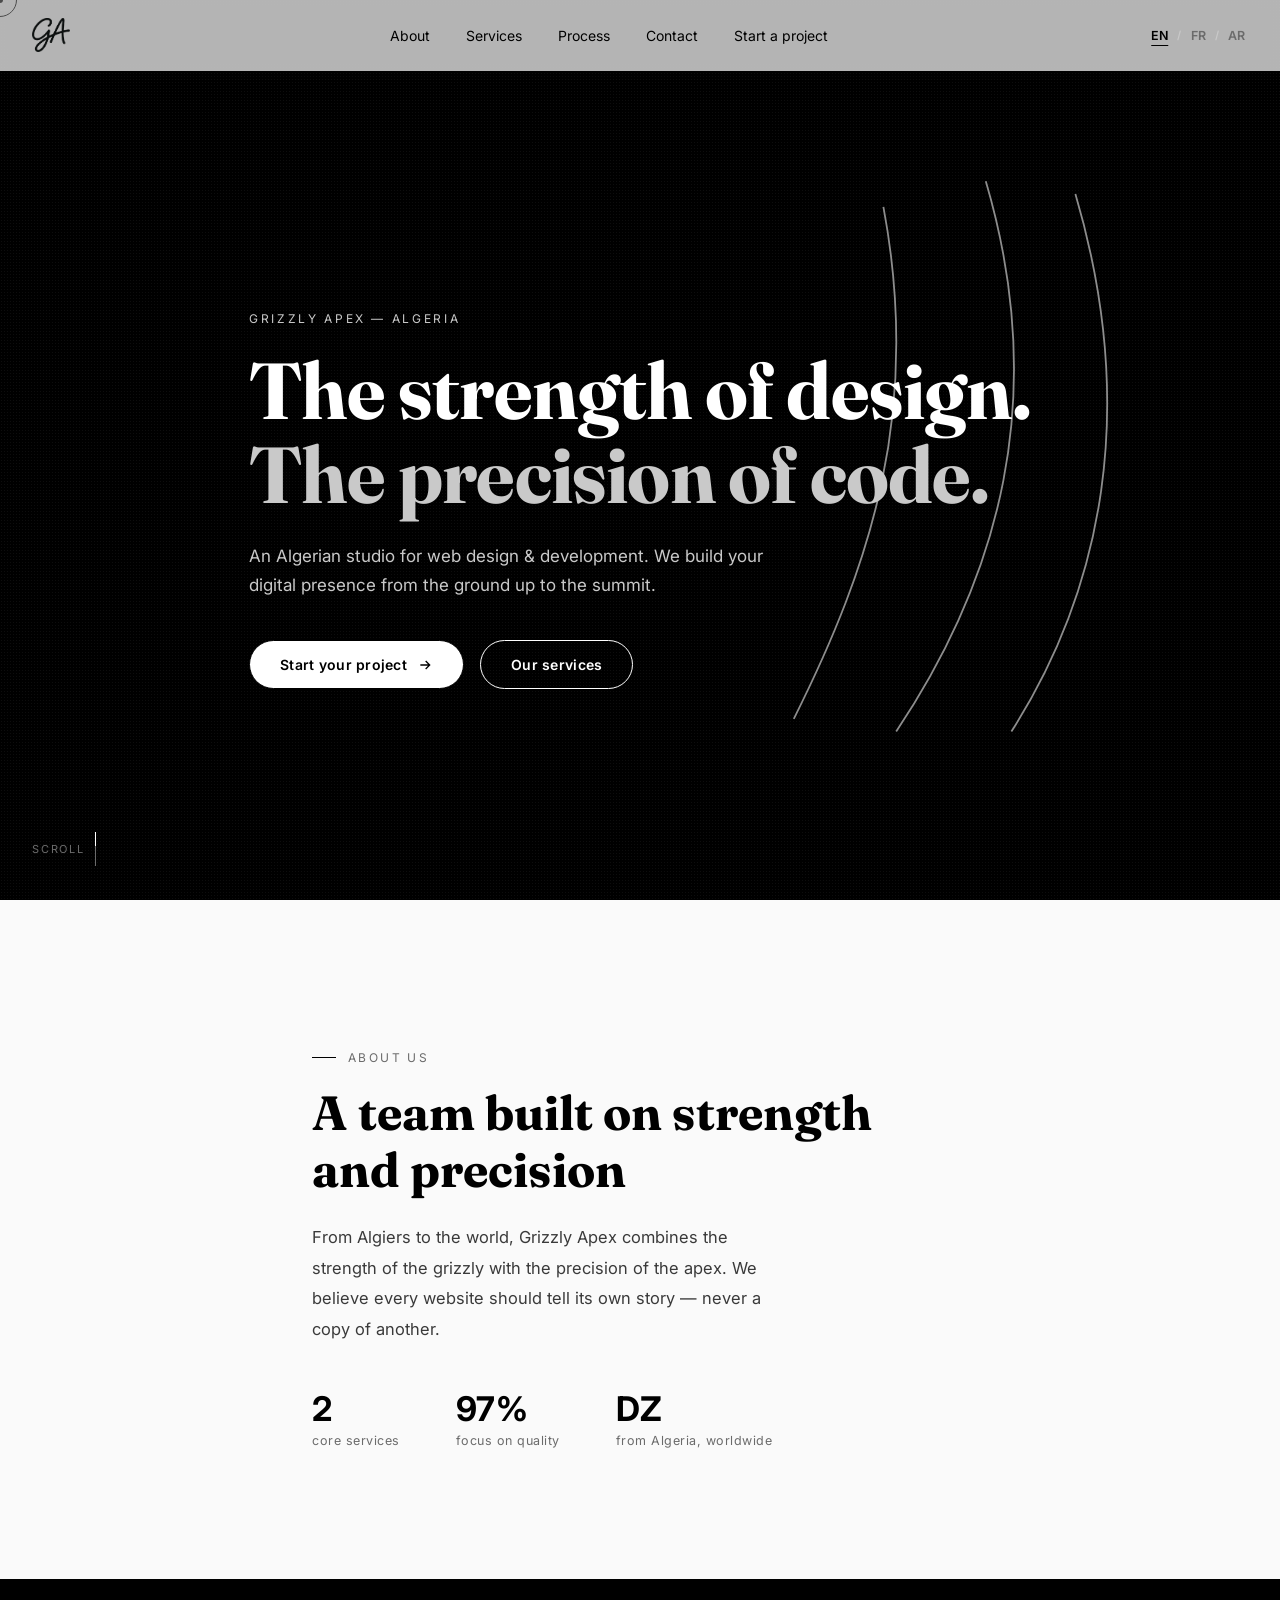
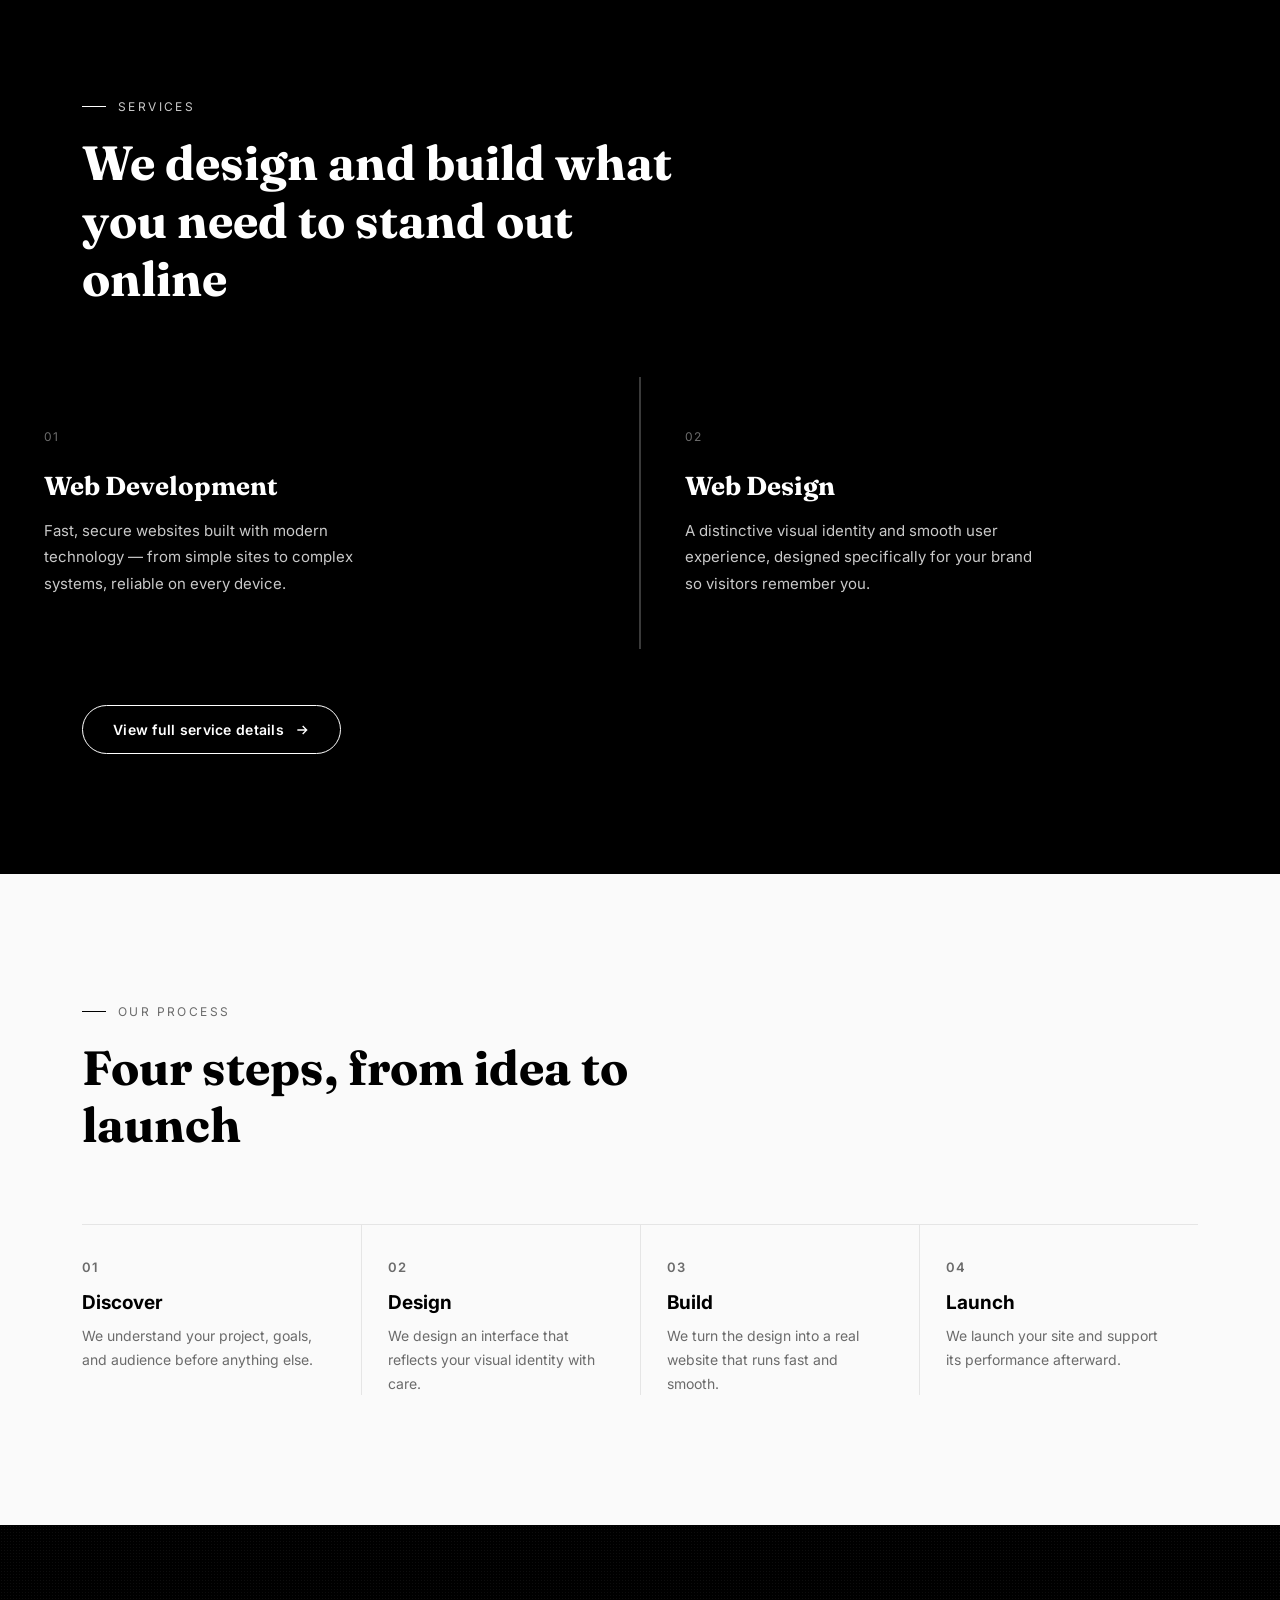
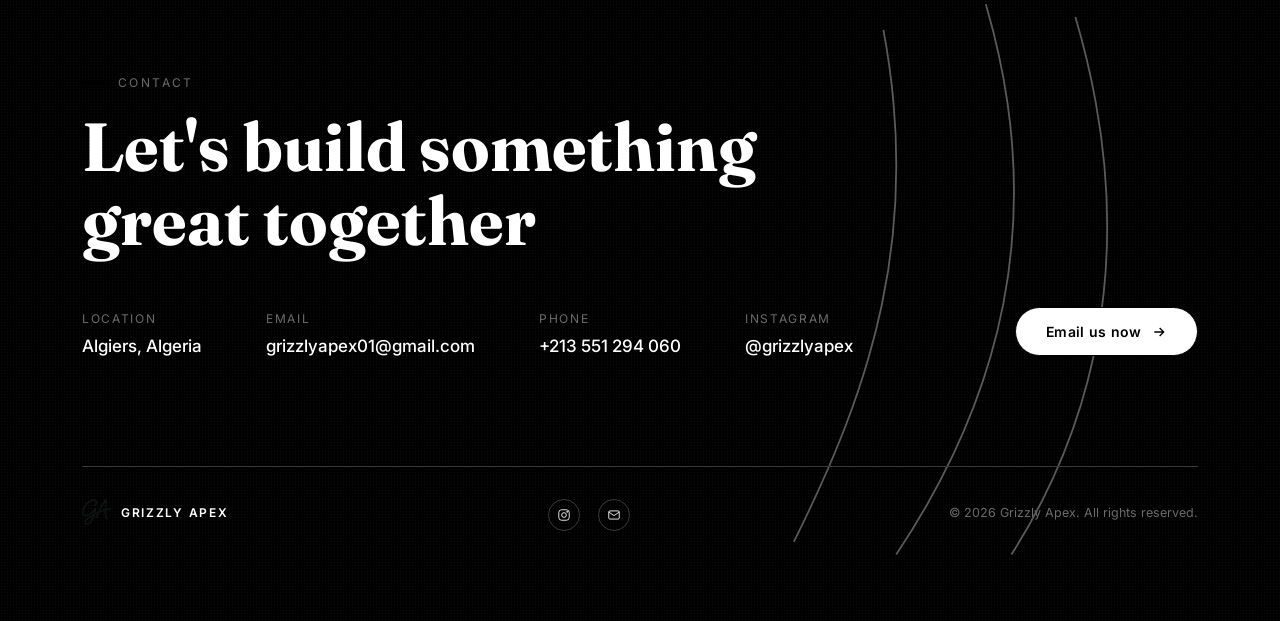
==== commit 220e4a09: "Update index.html" ====
--- a/index.html
+++ b/index.html
@@ -21,7 +21,8 @@
     <a href="#about" data-ar="من نحن" data-en="About" data-fr="À propos">About</a>
     <a href="services.html" data-ar="خدماتنا" data-en="Services" data-fr="Services">Services</a>
     <a href="#process" data-ar="طريقة عملنا" data-en="Process" data-fr="Processus">Process</a>
-    <a href="#contact" data-ar="تواصل معنا" data-en="Contact" data-fr="Contact">Contact</a>
+    <a href="index.html#contact" data-ar="تواصل معنا" data-en="Contact" data-fr="Contact">Contact</a>
+    <a href="start-project.html" data-ar="اطلب موقعك" data-en="Start a project" data-fr="Démarrer un projet">Start a project</a>
   </nav>
   <div class="nav-right">
     <div class="lang-switch" id="langSwitch">
--- a/assets/css/style.css
+++ b/assets/css/style.css
@@ -51,13 +51,14 @@
   html[dir="ltr"] nav.links a::after{transform-origin:left;}
   nav.links a:hover::after{transform:scaleX(1);}
   .nav-right{display:flex;align-items:center;gap:22px;}
-  .lang-btn{
-    border:1px solid var(--black);border-radius:999px;
-    padding:7px 16px;font-size:12px;letter-spacing:.06em;
-    cursor:pointer;background:transparent;font-weight:600;
-    transition:background .25s var(--ease), color .25s var(--ease);
-  }
-  .lang-btn:hover{background:var(--black);color:var(--white);}
+  .lang-switch{display:flex;align-items:center;gap:6px;font-size:12.5px;font-weight:600;letter-spacing:.03em;}
+  .lang-switch button{
+    background:none;border:none;padding:6px 3px;cursor:pointer;font:inherit;
+    color:var(--gray-600);transition:color .25s var(--ease);
+  }
+  .lang-switch button.active{color:var(--black);text-decoration:underline;text-underline-offset:5px;}
+  .lang-switch button:hover{color:var(--black);}
+  .lang-switch .sep{color:var(--gray-300);font-size:11px;}
   .burger{display:none;flex-direction:column;gap:5px;cursor:pointer;background:none;border:none;}
   .burger span{width:22px;height:1.5px;background:var(--black);}
 
@@ -150,7 +151,7 @@
 
   /* ===== ABOUT ===== */
   .about{padding:150px 0 130px;background:var(--off-white);}
-  .about-grid{display:grid;grid-template-columns:1.1fr .9fr;gap:80px;align-items:center;}
+  .about-grid{display:block;max-width:720px;}
   .kicker{
     font-size:12px;letter-spacing:.2em;text-transform:uppercase;color:var(--gray-600);
     display:flex;align-items:center;gap:12px;margin-bottom:20px;
@@ -158,18 +159,6 @@
   .kicker::before{content:"";width:24px;height:1px;background:var(--black);}
   .about h2{font-size:clamp(30px,4vw,48px);line-height:1.18;margin-bottom:24px;}
   .about p{font-size:16.5px;line-height:1.85;color:var(--gray-700);max-width:480px;}
-  .apex-svg{width:100%;height:auto;}
-  .apex-svg path{
-    fill:none;stroke:var(--black);stroke-width:1.4;
-    stroke-dasharray:1400;stroke-dashoffset:1400;
-    transition:stroke-dashoffset 1.8s var(--ease);
-  }
-  .apex-svg.in path{stroke-dashoffset:0;}
-  .apex-svg circle{
-    fill:var(--black);opacity:0;transition:opacity .5s var(--ease) 1.6s;
-  }
-  .apex-svg.in circle{opacity:1;}
-
   .stats-row{display:flex;gap:56px;margin-top:44px;flex-wrap:wrap;}
   .stat b{display:block;font-size:34px;font-weight:700;}
   .stat span{font-size:12.5px;color:var(--gray-600);letter-spacing:.04em;}
@@ -229,7 +218,6 @@
   @media (max-width:860px){
     nav.links{display:none;}
     .burger{display:flex;}
-    .about-grid{grid-template-columns:1fr;gap:50px;}
     .service-grid{grid-template-columns:1fr;}
     .steps{grid-template-columns:1fr;}
     .step{border-inline-start:none;border-top:1px solid var(--gray-200);padding-top:28px;}
@@ -257,9 +245,9 @@
       position:fixed;top:0;left:0;z-index:300;pointer-events:none;
       border-radius:50%;transform:translate(-50%,-50%);
     }
-    .cursor-dot{width:6px;height:6px;background:var(--black);mix-blend-mode:difference;}
+    .cursor-dot{width:6px;height:6px;background:var(--white);mix-blend-mode:difference;}
     .cursor-ring{
-      width:34px;height:34px;border:1px solid var(--black);mix-blend-mode:difference;
+      width:34px;height:34px;border:1px solid var(--white);mix-blend-mode:difference;
       transition:width .25s var(--ease), height .25s var(--ease), opacity .25s var(--ease);
     }
     .cursor-ring.hover{width:64px;height:64px;}
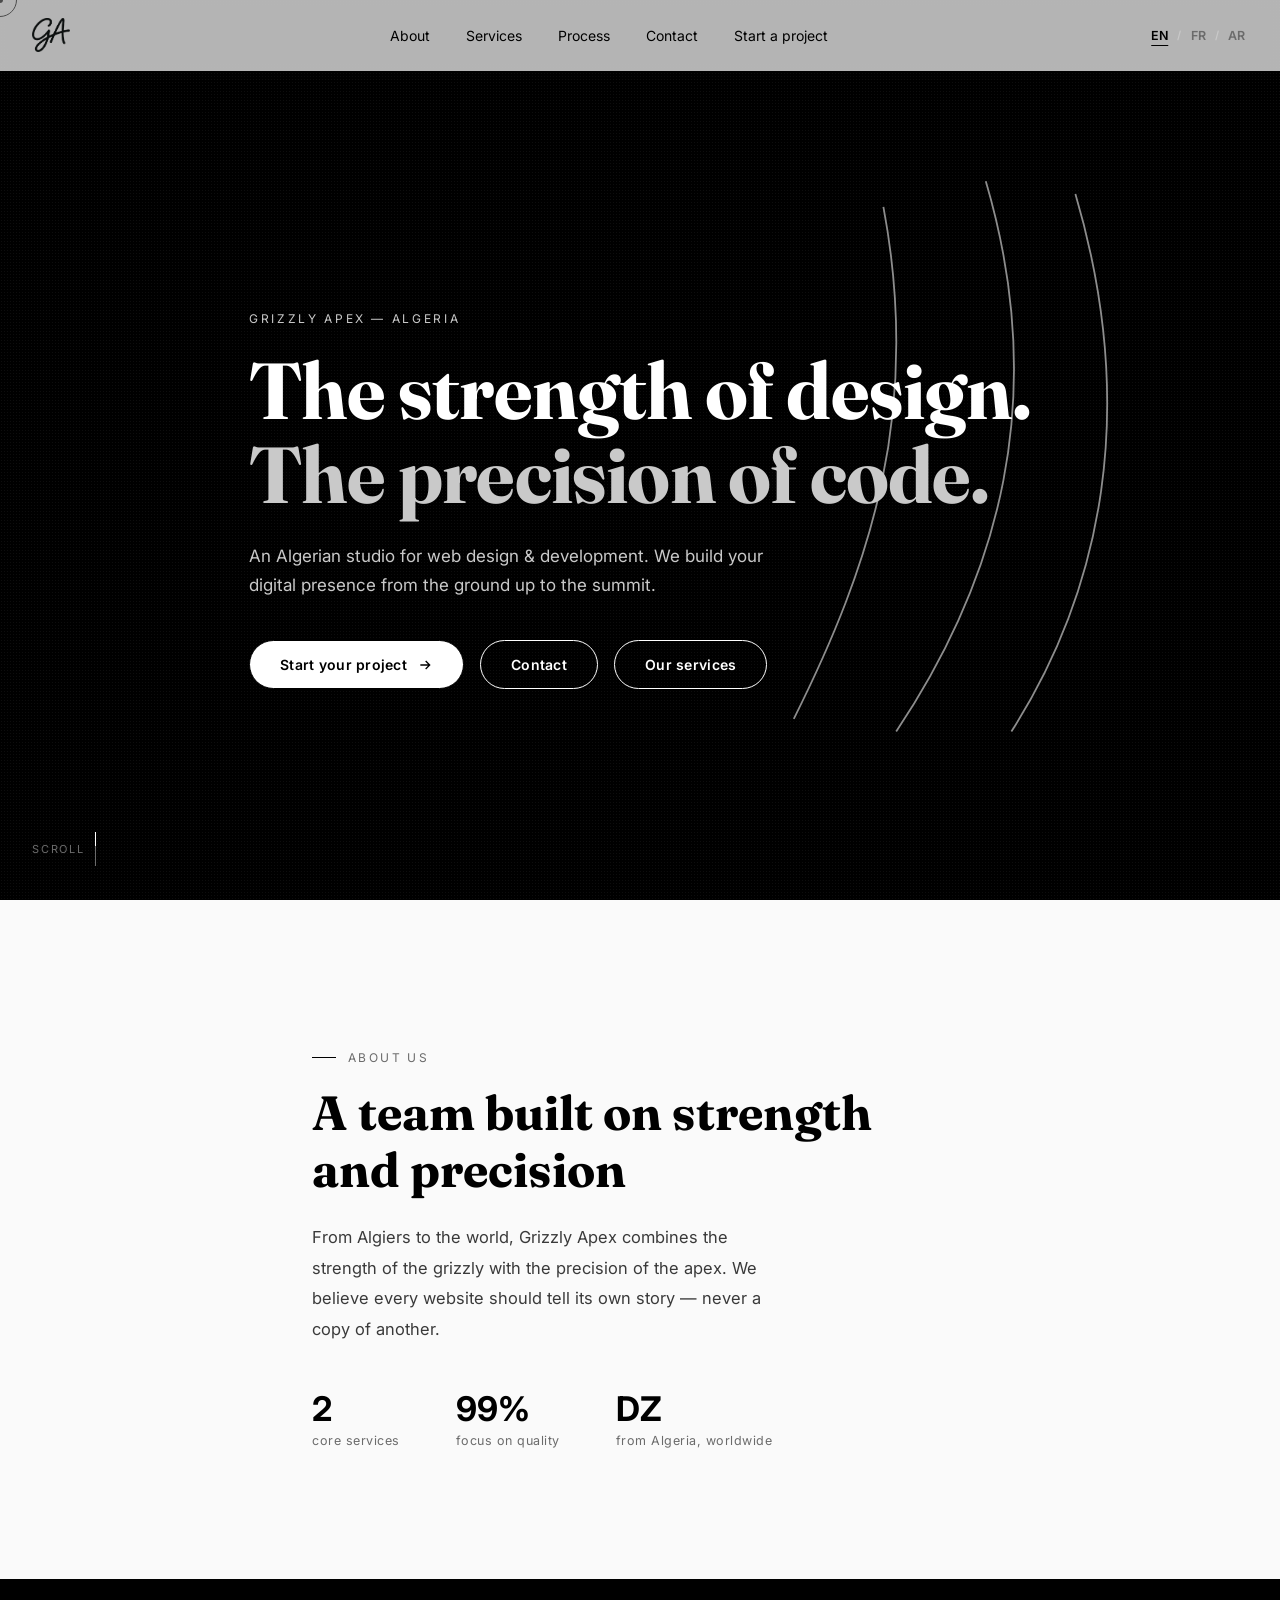
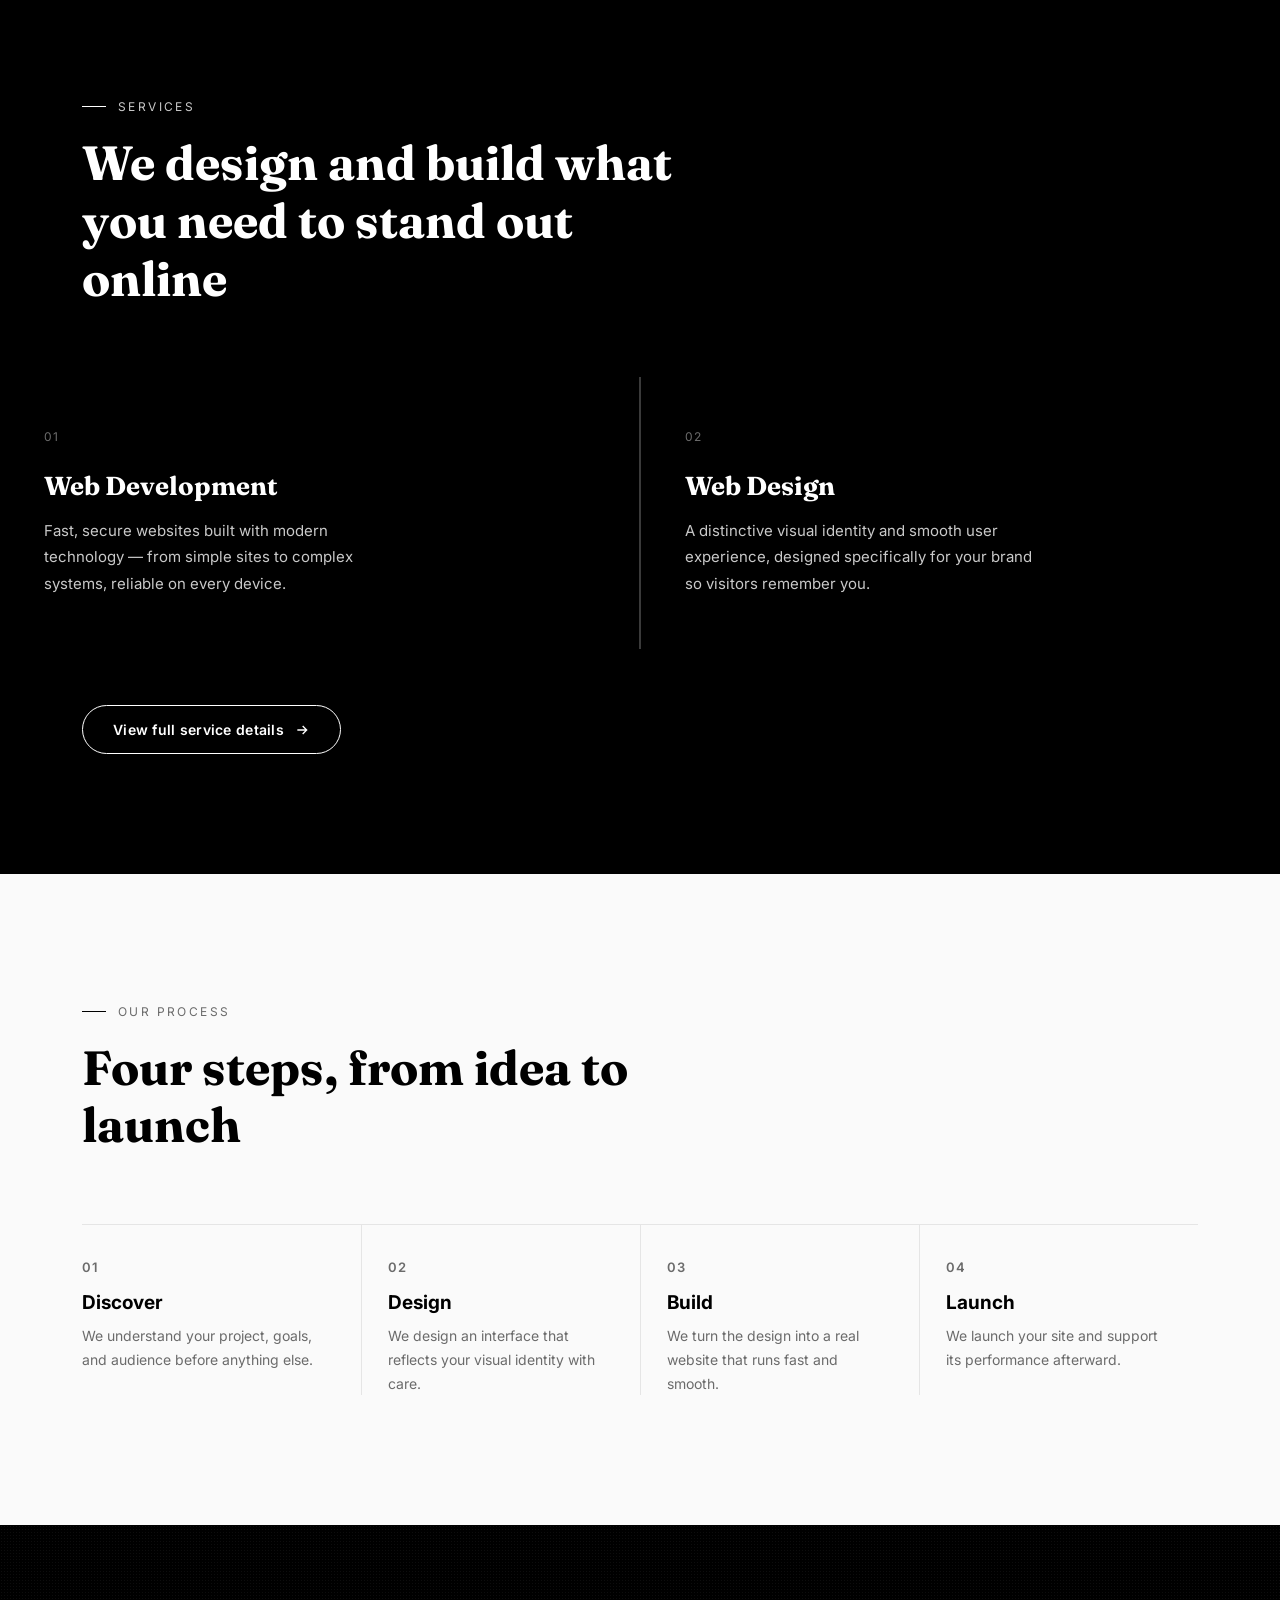
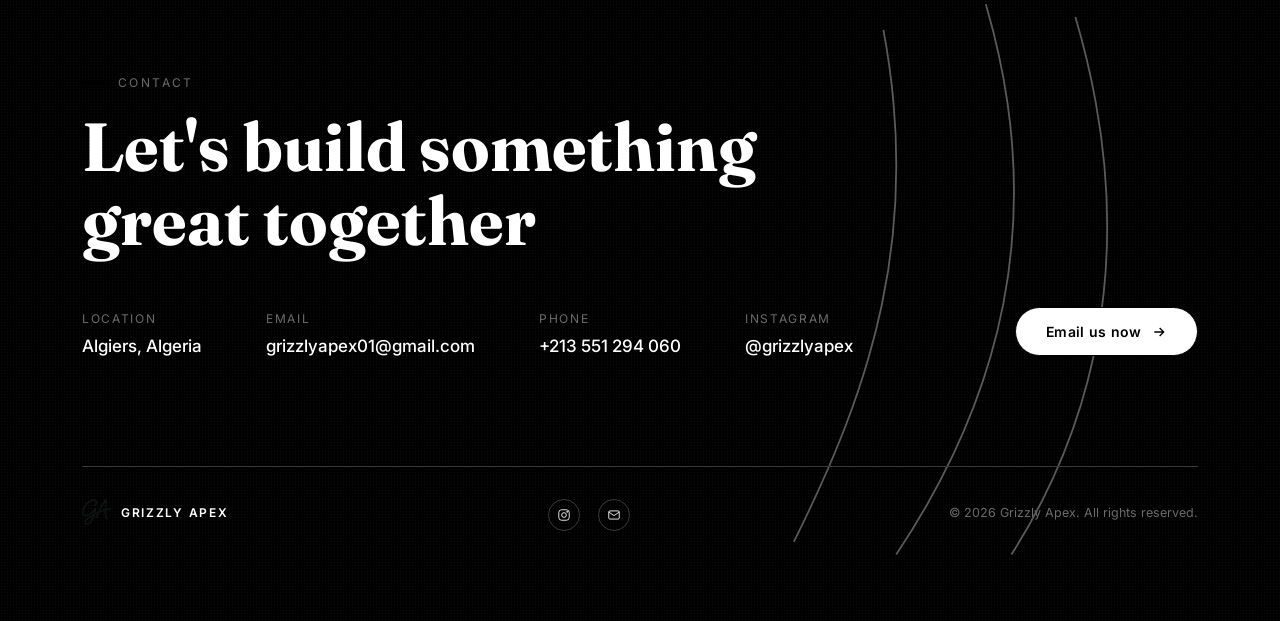
==== commit 2becc074: "Add files via upload" ====
--- a/index.html
+++ b/index.html
@@ -53,9 +53,12 @@
     </h1>
     <p class="sub" data-ar="شركة جزائرية متخصصة في تصميم وتطوير المواقع الإلكترونية. نبني حضورك الرقمي من الأساس حتى القمة." data-en="An Algerian studio for web design & development. We build your digital presence from the ground up to the summit." data-fr="Un studio algérien de conception et développement web. Nous construisons votre présence numérique, du sol jusqu'au sommet.">An Algerian studio for web design & development. We build your digital presence from the ground up to the summit.</p>
     <div class="hero-cta">
-      <a href="#contact" class="btn btn-solid">
+      <a href="start-project.html" class="btn btn-solid">
         <span data-ar="ابدأ مشروعك" data-en="Start your project" data-fr="Démarrer votre projet">Start your project</span>
         <svg viewBox="0 0 24 24" fill="none" stroke="currentColor" stroke-width="2"><path d="M5 12h14M13 6l6 6-6 6"/></svg>
+      </a>
+      <a href="#contact" class="btn btn-ghost">
+        <span data-ar="تواصل معنا" data-en="Contact" data-fr="Contact">Contact</span>
       </a>
       <a href="#services" class="btn btn-ghost">
         <span data-ar="خدماتنا" data-en="Our services" data-fr="Nos services">Our services</span>
--- a/assets/css/style.css
+++ b/assets/css/style.css
@@ -333,3 +333,46 @@
   @media (max-width:860px){
     .sd-grid{grid-template-columns:1fr;gap:34px;}
   }
+
+  /* ===== AUTH / PROJECT REQUEST PAGE ===== */
+  .auth-card{
+    max-width:460px;margin:0 auto;background:var(--white);border:1px solid var(--gray-200);
+    border-radius:18px;padding:40px 32px;
+  }
+  .auth-tabs{display:flex;gap:0;border-bottom:1px solid var(--gray-200);margin-bottom:28px;}
+  .auth-tab{
+    flex:1;background:none;border:none;padding:12px 0;font:inherit;font-size:14px;font-weight:600;
+    color:var(--gray-600);cursor:pointer;border-bottom:2px solid transparent;transition:color .25s var(--ease), border-color .25s var(--ease);
+  }
+  .auth-tab.active{color:var(--black);border-color:var(--black);}
+  .field{margin-bottom:18px;}
+  .field label{display:block;font-size:12.5px;letter-spacing:.03em;color:var(--gray-600);margin-bottom:8px;}
+  .field input, .field textarea, .field select{
+    width:100%;padding:13px 15px;border:1px solid var(--gray-200);border-radius:10px;
+    font:inherit;font-size:15px;background:var(--off-white);color:var(--black);
+    transition:border-color .25s var(--ease);
+  }
+  .field input:focus, .field textarea:focus, .field select:focus{outline:none;border-color:var(--black);}
+  .field textarea{resize:vertical;min-height:110px;}
+  .btn-full{width:100%;justify-content:center;}
+  .btn-google{
+    width:100%;justify-content:center;background:var(--white);color:var(--black);
+    border:1px solid var(--gray-200);gap:12px;
+  }
+  .btn-google:hover{background:var(--off-white);}
+  .btn-google svg{width:18px;height:18px;}
+  .auth-divider{display:flex;align-items:center;gap:14px;margin:22px 0;font-size:12.5px;color:var(--gray-600);}
+  .auth-divider::before, .auth-divider::after{content:"";flex:1;height:1px;background:var(--gray-200);}
+  .form-msg{font-size:13.5px;margin-top:14px;line-height:1.6;}
+  .form-msg.error{color:#b3261e;}
+  .form-msg.success{color:#1a7a1a;}
+  .hidden{display:none !important;}
+  .user-badge{
+    display:flex;align-items:center;justify-content:space-between;gap:12px;
+    background:var(--off-white);border:1px solid var(--gray-200);border-radius:12px;
+    padding:14px 18px;margin-bottom:28px;font-size:14px;
+  }
+  .user-badge button{background:none;border:none;font:inherit;color:var(--gray-600);cursor:pointer;text-decoration:underline;}
+  .step-indicator{display:flex;gap:10px;justify-content:center;margin-bottom:36px;}
+  .step-dot{width:8px;height:8px;border-radius:50%;background:var(--gray-200);transition:background .3s var(--ease);}
+  .step-dot.active{background:var(--black);}
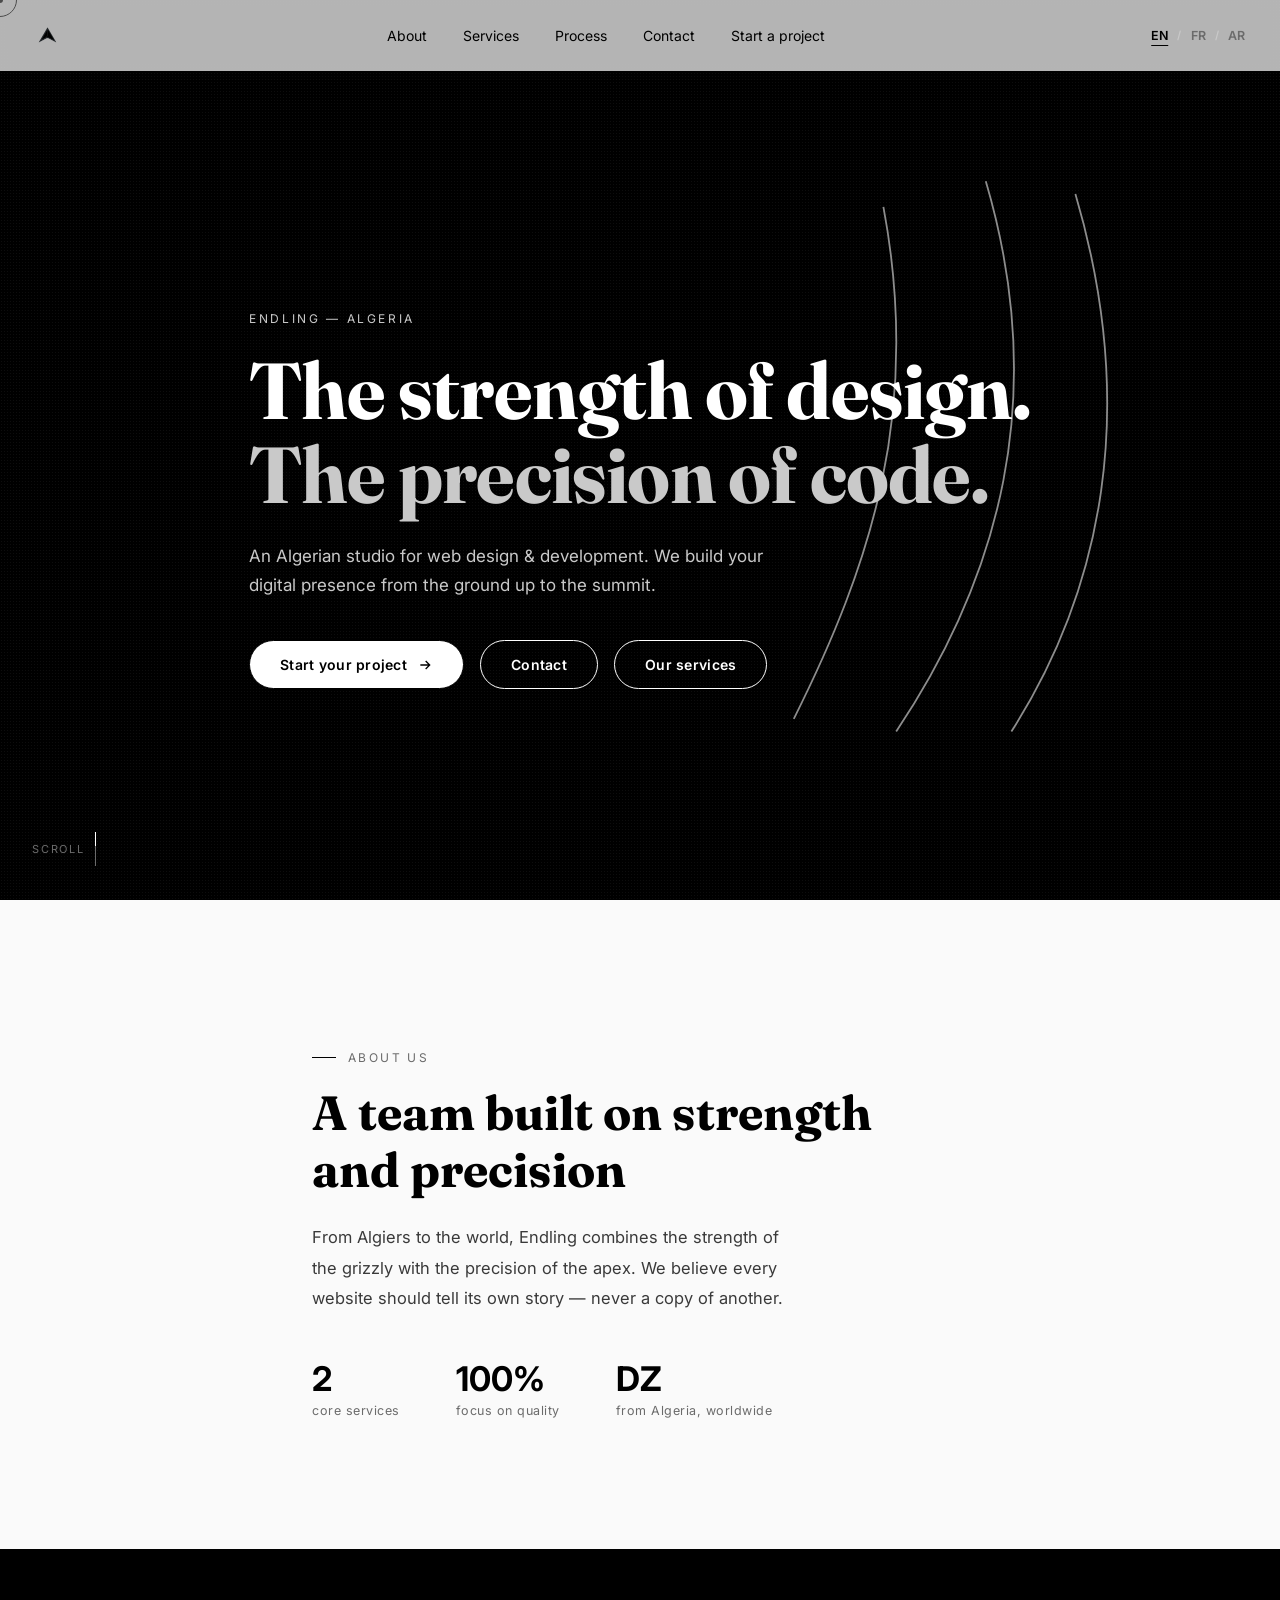
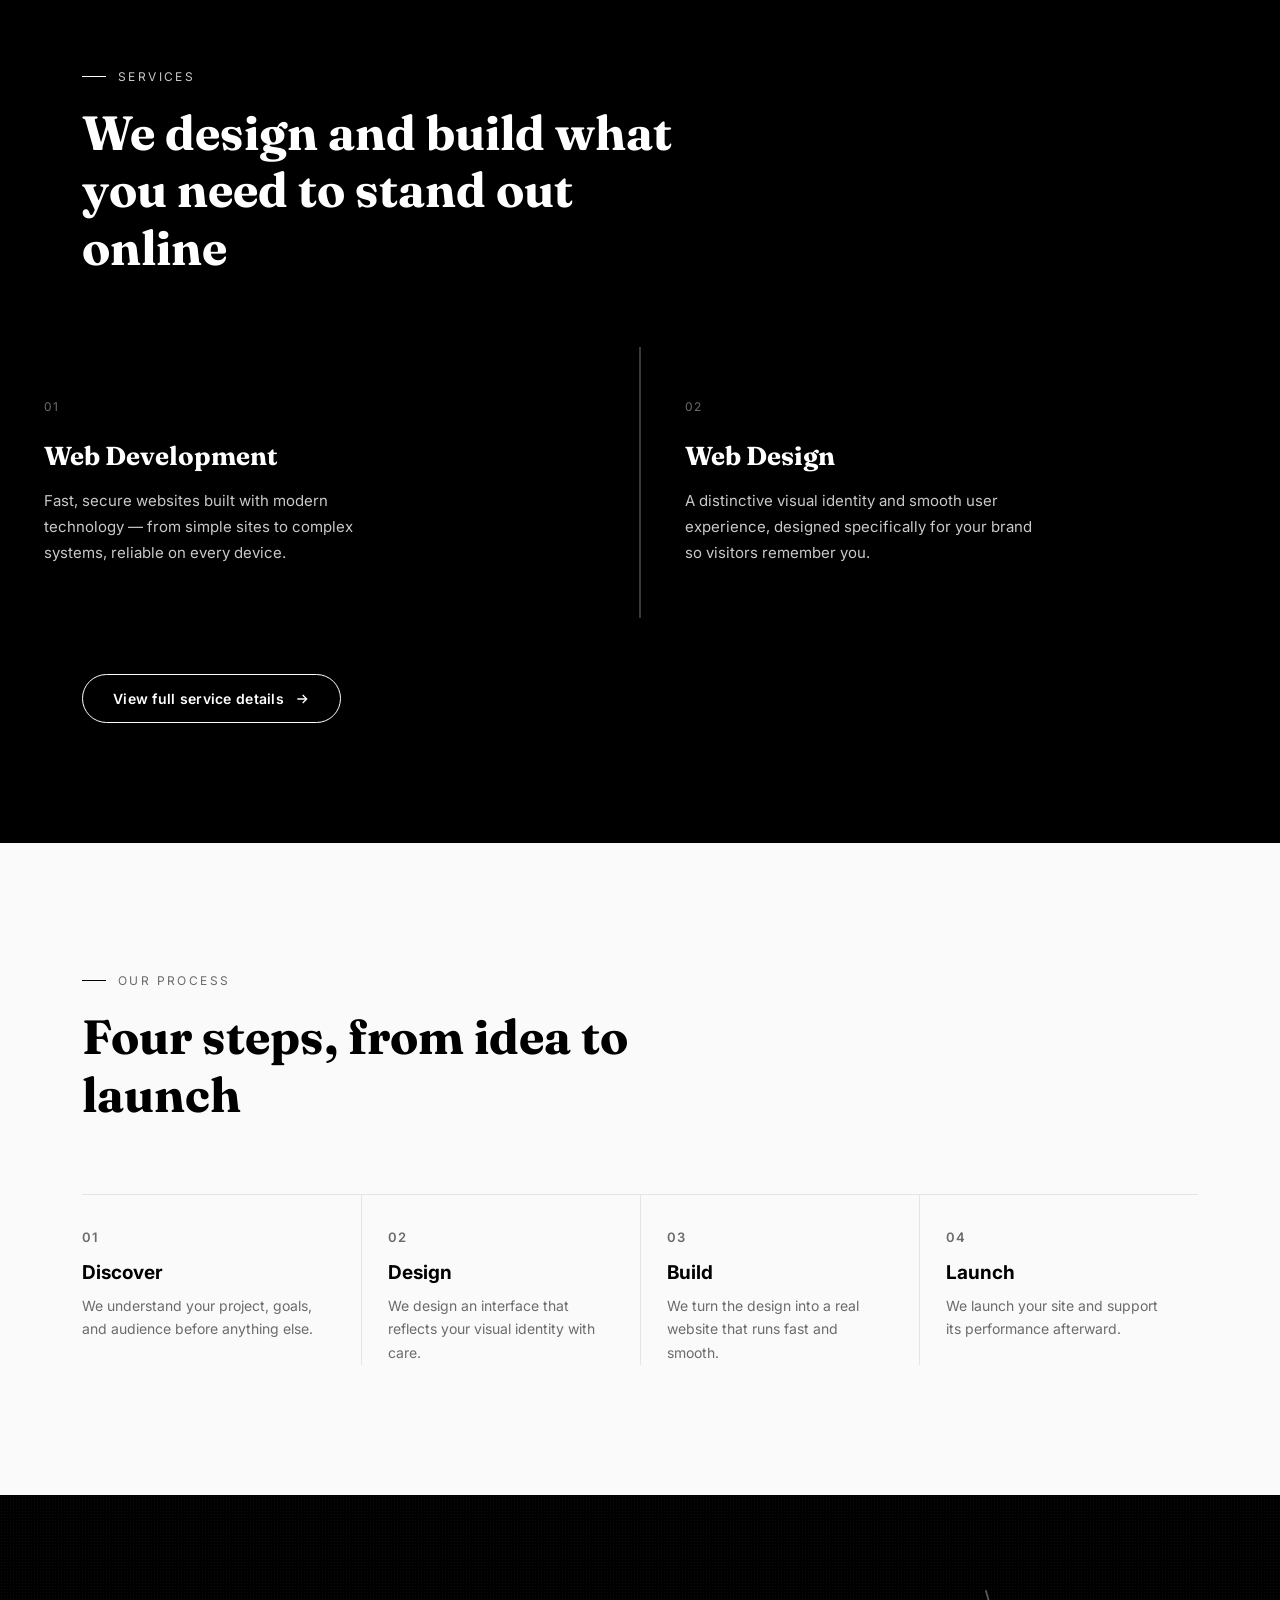
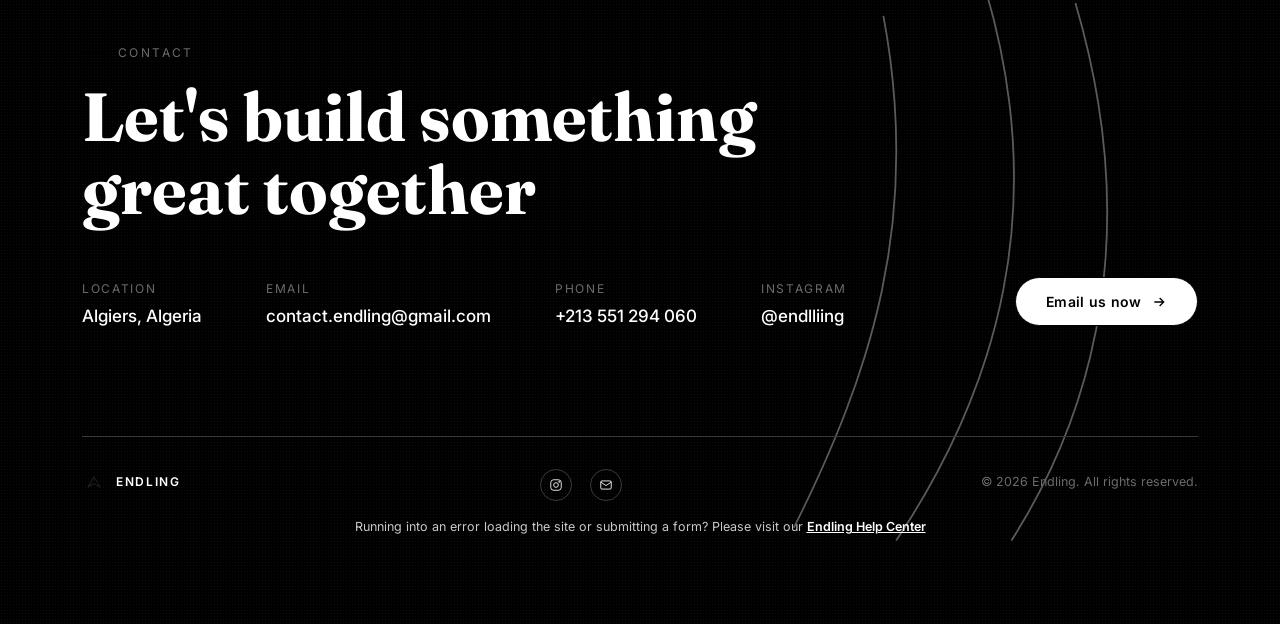
==== commit b4be922b: "Update index.html" ====
--- a/index.html
+++ b/index.html
@@ -3,19 +3,19 @@
 <head>
 <meta charset="UTF-8">
 <meta name="viewport" content="width=device-width, initial-scale=1.0">
-<title>Grizzly Apex — Web Design & Development</title>
+<title>Endling — Web Design & Development</title>
 <link rel="preconnect" href="https://fonts.googleapis.com">
 <link rel="preconnect" href="https://fonts.gstatic.com" crossorigin>
 <link href="https://fonts.googleapis.com/css2?family=Fraunces:opsz,wght@9..144,400;9..144,500;9..144,600;9..144,700&family=Inter:wght@400;500;600;700&family=IBM+Plex+Sans+Arabic:wght@400;500;600;700&display=swap" rel="stylesheet">
 <link rel="stylesheet" href="assets/css/style.css">
 </head>
 <body>
-
+ 
 <div class="grain" style="position:fixed;z-index:0;"></div>
-
+ 
 <header id="header">
   <a href="#top" class="logo-mark">
-    <img src="assets/logo-black-transparent.png" alt="Grizzly Apex" id="navLogo">
+    <img src="assets/logo-black-transparent.png" alt="Endling" id="navLogo">
   </a>
   <nav class="links">
     <a href="#about" data-ar="من نحن" data-en="About" data-fr="À propos">About</a>
@@ -35,9 +35,9 @@
     <button class="burger" id="burgerBtn"><span></span><span></span><span></span></button>
   </div>
 </header>
-
+ 
 <div id="top"></div>
-
+ 
 <section class="hero">
   <div class="grain"></div>
   <svg class="claw-hero" viewBox="0 0 500 500">
@@ -46,7 +46,7 @@
     <path d="M230 470 C300 360 330 220 280 50"/>
   </svg>
   <div class="wrap">
-    <div class="eyebrow" data-ar="GRIZZLY APEX — الجزائر" data-en="GRIZZLY APEX — ALGERIA" data-fr="GRIZZLY APEX — ALGÉRIE">GRIZZLY APEX — ALGERIA</div>
+    <div class="eyebrow" data-ar="ENDLING — الجزائر" data-en="ENDLING — ALGERIA" data-fr="ENDLING — ALGÉRIE">ENDLING — ALGERIA</div>
     <h1 class="disp">
       <span data-ar="قوة التصميم." data-en="The strength of design." data-fr="La force du design.">The strength of design.</span><br>
       <em data-ar="دقة البرمجة." data-en="The precision of code." data-fr="La précision du code.">The precision of code.</em>
@@ -70,13 +70,13 @@
     <div class="line"></div>
   </div>
 </section>
-
+ 
 <section class="about" id="about">
   <div class="wrap about-grid">
     <div class="reveal">
       <div class="kicker" data-ar="من نحن" data-en="About us" data-fr="À propos de nous">About us</div>
       <h2 class="disp" data-ar="فريق يجمع بين القوة والدقة" data-en="A team built on strength and precision" data-fr="Une équipe fondée sur la force et la précision">A team built on strength and precision</h2>
-      <p data-ar="من الجزائر العاصمة إلى العالم، نحن فريق Grizzly Apex — نجمع بين قوة الدب الرمادي ودقة القمة لنصنع مواقع لا تشبه غيرها. نؤمن أن كل موقع يجب أن يروي قصته الخاصة، لا أن يكون نسخة مكررة عن غيره." data-en="From Algiers to the world, Grizzly Apex combines the strength of the grizzly with the precision of the apex. We believe every website should tell its own story — never a copy of another." data-fr="D'Alger au monde entier, Grizzly Apex combine la force du grizzly à la précision du sommet. Nous croyons que chaque site doit raconter sa propre histoire — jamais une copie d'un autre.">From Algiers to the world, Grizzly Apex combines the strength of the grizzly with the precision of the apex. We believe every website should tell its own story — never a copy of another.</p>
+      <p data-ar="من الجزائر العاصمة إلى العالم، نحن فريق Endling — نجمع بين قوة الدب الرمادي ودقة القمة لنصنع مواقع لا تشبه غيرها. نؤمن أن كل موقع يجب أن يروي قصته الخاصة، لا أن يكون نسخة مكررة عن غيره." data-en="From Algiers to the world, Endling combines the strength of the grizzly with the precision of the apex. We believe every website should tell its own story — never a copy of another." data-fr="D'Alger au monde entier, Endling combine la force du grizzly à la précision du sommet. Nous croyons que chaque site doit raconter sa propre histoire — jamais une copie d'un autre.">From Algiers to the world, Endling combines the strength of the grizzly with the precision of the apex. We believe every website should tell its own story — never a copy of another.</p>
       <div class="stats-row">
         <div class="stat">
           <b data-count="2" data-suffix="">02</b>
@@ -94,7 +94,7 @@
     </div>
   </div>
 </section>
-
+ 
 <section class="services" id="services">
   <div class="wrap">
     <div class="kicker reveal" data-ar="خدماتنا" data-en="Services" data-fr="Services">Services</div>
@@ -129,7 +129,7 @@
     </a>
   </div>
 </section>
-
+ 
 <section class="process" id="process">
   <div class="wrap">
     <div class="kicker reveal" data-ar="طريقة عملنا" data-en="Our process" data-fr="Notre processus">Our process</div>
@@ -158,7 +158,7 @@
     </div>
   </div>
 </section>
-
+ 
 <section class="contact" id="contact">
   <div class="grain"></div>
   <svg class="claw-hero" viewBox="0 0 500 500">
@@ -177,7 +177,7 @@
         </div>
         <div class="info-block">
           <span data-ar="البريد الإلكتروني" data-en="Email" data-fr="E-mail">Email</span>
-          <a href="mailto:grizzlyapex01@gmail.com">grizzlyapex01@gmail.com</a>
+          <a href="mailto:contact.endling@gmail.com">contact.endling@gmail.com</a>
         </div>
         <div class="info-block">
           <span data-ar="الهاتف" data-en="Phone" data-fr="Téléphone">Phone</span>
@@ -185,32 +185,37 @@
         </div>
         <div class="info-block">
           <span data-ar="انستغرام" data-en="Instagram" data-fr="Instagram">Instagram</span>
-          <a href="https://instagram.com/grizzlyapex" target="_blank" rel="noopener">@grizzlyapex</a>
-        </div>
-      </div>
-      <a href="mailto:grizzlyapex01@gmail.com" class="btn btn-solid">
+          <a href="https://www.instagram.com/endlliing/" target="_blank" rel="noopener">@endlliing</a>
+        </div>
+      </div>
+      <a href="mailto:contact.endling@gmail.com" class="btn btn-solid">
         <span data-ar="راسلنا الآن" data-en="Email us now" data-fr="Écrivez-nous">Email us now</span>
         <svg viewBox="0 0 24 24" fill="none" stroke="currentColor" stroke-width="2"><path d="M5 12h14M13 6l6 6-6 6"/></svg>
       </a>
     </div>
     <footer>
       <div class="logo-mark">
-        <img src="assets/logo-white-transparent.png" alt="Grizzly Apex" style="height:26px;">
-        <span class="logo-word" data-ar="غريزلي أبيكس" data-en="Grizzly Apex" data-fr="Grizzly Apex">Grizzly Apex</span>
+        <img src="assets/logo-white-transparent.png" alt="Endling" style="height:26px;">
+        <span class="logo-word" data-ar="Endling" data-en="Endling" data-fr="Endling">Endling</span>
       </div>
       <div class="social-row">
-        <a href="https://instagram.com/grizzlyapex" target="_blank" rel="noopener" aria-label="Instagram">
+        <a href="https://www.instagram.com/endlliing/" target="_blank" rel="noopener" aria-label="Instagram">
           <svg viewBox="0 0 24 24"><rect x="3" y="3" width="18" height="18" rx="5"/><circle cx="12" cy="12" r="4"/><circle cx="17.5" cy="6.5" r="1"/></svg>
         </a>
-        <a href="mailto:grizzlyapex01@gmail.com" aria-label="Email">
+        <a href="mailto:contact.endling@gmail.com" aria-label="Email">
           <svg viewBox="0 0 24 24"><rect x="3" y="5" width="18" height="14" rx="2"/><path d="M3 7l9 6 9-6"/></svg>
         </a>
       </div>
-      <p data-ar="© 2026 Grizzly Apex. جميع الحقوق محفوظة." data-en="© 2026 Grizzly Apex. All rights reserved." data-fr="© 2026 Grizzly Apex. Tous droits réservés.">© 2026 Grizzly Apex. All rights reserved.</p>
+      <p data-ar="© 2026 Endling. جميع الحقوق محفوظة." data-en="© 2026 Endling. All rights reserved." data-fr="© 2026 Endling. Tous droits réservés.">© 2026 Endling. All rights reserved.</p>
     </footer>
-  </div>
-</section>
-
+    <p class="help-note">
+      <span data-ar="واجهت خطأ أثناء تحميل الموقع أو إرسال نموذج؟ يرجى زيارة" data-en="Running into an error loading the site or submitting a form? Please visit our" data-fr="Une erreur lors du chargement du site ou de l'envoi d'un formulaire ? Consultez notre">Running into an error loading the site or submitting a form? Please visit our</span>
+      <a href="help.html" style="text-decoration:underline;" data-ar="مركز مساعدة Endling" data-en="Endling Help Center" data-fr="Centre d'aide Endling">Endling Help Center</a>
+    </p>
+  </div>
+</section>
+ 
 <script src="assets/js/main.js" defer></script>
 </body>
 </html>
+ 
--- a/assets/css/style.css
+++ b/assets/css/style.css
@@ -21,12 +21,12 @@
   html[dir="ltr"] body{ font-family:'Inter','IBM Plex Sans Arabic',sans-serif; }
   .disp{ font-family:'IBM Plex Sans Arabic','Fraunces',serif; font-weight:700; }
   html[dir="ltr"] .disp{ font-family:'Fraunces','IBM Plex Sans Arabic',serif; }
-
+ 
   a{color:inherit;text-decoration:none;}
   img{max-width:100%;display:block;}
   section{position:relative;}
   .wrap{max-width:1180px;margin:0 auto;padding:0 32px;}
-
+ 
   /* ===== NAV ===== */
   header{
     position:fixed;top:0;left:0;right:0;z-index:100;
@@ -61,7 +61,7 @@
   .lang-switch .sep{color:var(--gray-300);font-size:11px;}
   .burger{display:none;flex-direction:column;gap:5px;cursor:pointer;background:none;border:none;}
   .burger span{width:22px;height:1.5px;background:var(--black);}
-
+ 
   /* ===== HERO ===== */
   .hero{
     min-height:100vh;background:var(--black);color:var(--white);
@@ -86,7 +86,7 @@
   .claw-hero path:nth-child(2){animation-delay:.18s;}
   .claw-hero path:nth-child(3){animation-delay:.36s;}
   @keyframes drawClaw{to{stroke-dashoffset:0;}}
-
+ 
   .eyebrow{
     font-size:12px;letter-spacing:.22em;text-transform:uppercase;
     color:var(--gray-300);margin-bottom:22px;
@@ -111,7 +111,7 @@
     animation:riseIn .8s var(--ease) forwards;animation-delay:.68s;
   }
   @keyframes riseIn{to{opacity:1;transform:translateY(0);}}
-
+ 
   .btn{
     display:inline-flex;align-items:center;gap:10px;
     padding:15px 30px;border-radius:999px;font-size:14px;font-weight:600;
@@ -126,7 +126,7 @@
   html[dir="rtl"] .btn svg{transform:scaleX(-1);}
   .btn:hover svg{transform:translateX(3px);}
   html[dir="rtl"] .btn:hover svg{transform:scaleX(-1) translateX(3px);}
-
+ 
   .scroll-cue{
     position:absolute;bottom:34px;left:32px;display:flex;align-items:center;gap:10px;
     font-size:11px;letter-spacing:.16em;text-transform:uppercase;color:var(--gray-600);
@@ -138,7 +138,7 @@
     animation:cue 1.8s ease-in-out infinite;
   }
   @keyframes cue{0%{top:-40%;}100%{top:100%;}}
-
+ 
   /* ===== reveal on scroll ===== */
   .reveal{opacity:0;transform:translateY(28px);transition:opacity .8s var(--ease), transform .8s var(--ease);}
   .reveal.in{opacity:1;transform:translateY(0);}
@@ -148,7 +148,7 @@
   .reveal-stagger.in .r-item:nth-child(4){transition-delay:.3s;}
   .r-item{opacity:0;transform:translateY(24px);transition:opacity .7s var(--ease), transform .7s var(--ease);}
   .reveal-stagger.in .r-item{opacity:1;transform:translateY(0);}
-
+ 
   /* ===== ABOUT ===== */
   .about{padding:150px 0 130px;background:var(--off-white);}
   .about-grid{display:block;max-width:720px;}
@@ -162,7 +162,7 @@
   .stats-row{display:flex;gap:56px;margin-top:44px;flex-wrap:wrap;}
   .stat b{display:block;font-size:34px;font-weight:700;}
   .stat span{font-size:12.5px;color:var(--gray-600);letter-spacing:.04em;}
-
+ 
   /* ===== SERVICES ===== */
   .services{padding:120px 0;background:var(--black);color:var(--white);}
   .services .kicker{color:var(--gray-300);}
@@ -184,7 +184,7 @@
   }
   .service-card:hover .claw-hover{opacity:.9;transform:scale(1) rotate(-6deg);}
   .claw-hover path{fill:none;stroke:var(--white);stroke-width:1.3;}
-
+ 
   /* ===== PROCESS ===== */
   .process{padding:130px 0;background:var(--off-white);}
   .process h2{font-size:clamp(30px,4vw,48px);margin-bottom:70px;max-width:600px;line-height:1.2;}
@@ -194,7 +194,7 @@
   .step-num{font-size:13px;color:var(--gray-600);font-weight:600;letter-spacing:.05em;}
   .step h4{font-size:19px;margin:16px 0 10px;}
   .step p{font-size:14px;color:var(--gray-600);line-height:1.7;}
-
+ 
   /* ===== CONTACT ===== */
   .contact{padding:150px 0 90px;background:var(--black);color:var(--white);position:relative;overflow:hidden;}
   .contact .claw-hero{opacity:.35;}
@@ -206,15 +206,15 @@
   .info-block a, .info-block p{font-size:17px;font-weight:500;}
   .info-block a{border-bottom:1px solid transparent;transition:border-color .3s var(--ease);}
   .info-block a:hover{border-color:var(--white);}
-
+ 
   footer{
     margin-top:110px;padding-top:26px;border-top:1px solid var(--gray-700);
     display:flex;justify-content:space-between;align-items:center;flex-wrap:wrap;gap:14px;
   }
   footer p{font-size:12.5px;color:var(--gray-600);}
   footer .logo-word{font-size:12px;}
-
-
+ 
+ 
   @media (max-width:860px){
     nav.links{display:none;}
     .burger{display:flex;}
@@ -228,7 +228,7 @@
   @media (prefers-reduced-motion: reduce){
     *{animation-duration:.01ms !important;transition-duration:.01ms !important;}
   }
-
+ 
   /* ===== SCROLL PROGRESS ===== */
   .scroll-progress{
     position:fixed;top:0;left:0;right:0;height:3px;z-index:200;
@@ -237,7 +237,7 @@
     transition:transform .1s linear;
   }
   html[dir="rtl"] .scroll-progress{transform-origin:right;}
-
+ 
   /* ===== CUSTOM CURSOR ===== */
   @media (pointer:fine){
     body.has-cursor, body.has-cursor a, body.has-cursor button{cursor:none;}
@@ -261,7 +261,7 @@
     .cursor-claw path{fill:none;stroke:var(--white);stroke-width:1.4;}
   }
   @media (pointer:coarse){ .cursor-dot,.cursor-ring,.cursor-claw{display:none;} }
-
+ 
   /* ===== SUB-HERO (inner pages) ===== */
   .subhero{
     background:var(--black);color:var(--white);padding:150px 0 90px;position:relative;overflow:hidden;
@@ -271,7 +271,7 @@
   .breadcrumb a:hover{border-color:var(--gray-300);}
   .subhero h1{font-size:clamp(34px,5.4vw,64px);line-height:1.1;max-width:760px;}
   .subhero p.sub{margin-top:22px;max-width:520px;font-size:16.5px;line-height:1.75;color:var(--gray-300);}
-
+ 
   /* ===== SERVICE DETAIL ===== */
   .service-detail{padding:110px 0;background:var(--off-white);border-top:1px solid var(--gray-200);}
   .service-detail:nth-child(even){background:var(--white);}
@@ -285,13 +285,13 @@
     display:flex;align-items:center;gap:16px;font-size:15.5px;
   }
   .feature-list li::before{content:"";width:18px;height:1px;background:var(--black);flex:none;}
-
+ 
   /* ===== MINI PROCESS STRIP ===== */
   .mini-process{padding:100px 0;background:var(--black);color:var(--white);}
   .mini-process .kicker{color:var(--gray-300);}
   .mini-process .kicker::before{background:var(--white);}
   .mini-process h2{font-size:clamp(28px,3.6vw,42px);margin-bottom:56px;max-width:600px;}
-
+ 
   /* ===== FAQ ACCORDION ===== */
   .faq{padding:120px 0;background:var(--off-white);}
   .faq h2{font-size:clamp(28px,3.6vw,42px);margin-bottom:50px;}
@@ -316,7 +316,7 @@
     max-height:0;overflow:hidden;transition:max-height .4s var(--ease);
   }
   .faq-a p{padding:0 0 26px;font-size:15px;line-height:1.8;color:var(--gray-600);max-width:640px;}
-
+ 
   /* ===== SOCIAL ROW ===== */
   .social-row{display:flex;gap:18px;margin-top:6px;}
   .social-row a{
@@ -329,11 +329,11 @@
   .social-row svg{width:17px;height:17px;stroke:var(--white);fill:none;stroke-width:1.5;transition:stroke .3s var(--ease);}
   footer .social-row a{width:32px;height:32px;}
   footer .social-row svg{width:14px;height:14px;}
-
+ 
   @media (max-width:860px){
     .sd-grid{grid-template-columns:1fr;gap:34px;}
   }
-
+ 
   /* ===== AUTH / PROJECT REQUEST PAGE ===== */
   .auth-card{
     max-width:460px;margin:0 auto;background:var(--white);border:1px solid var(--gray-200);
@@ -376,3 +376,9 @@
   .step-indicator{display:flex;gap:10px;justify-content:center;margin-bottom:36px;}
   .step-dot{width:8px;height:8px;border-radius:50%;background:var(--gray-200);transition:background .3s var(--ease);}
   .step-dot.active{background:var(--black);}
+ 
+  .help-note{
+    max-width:1180px;margin:18px auto 0;padding:0 32px 0;
+    font-size:12.5px;color:var(--gray-300);text-align:center;
+  }
+  .help-note a{color:var(--white);font-weight:600;}
